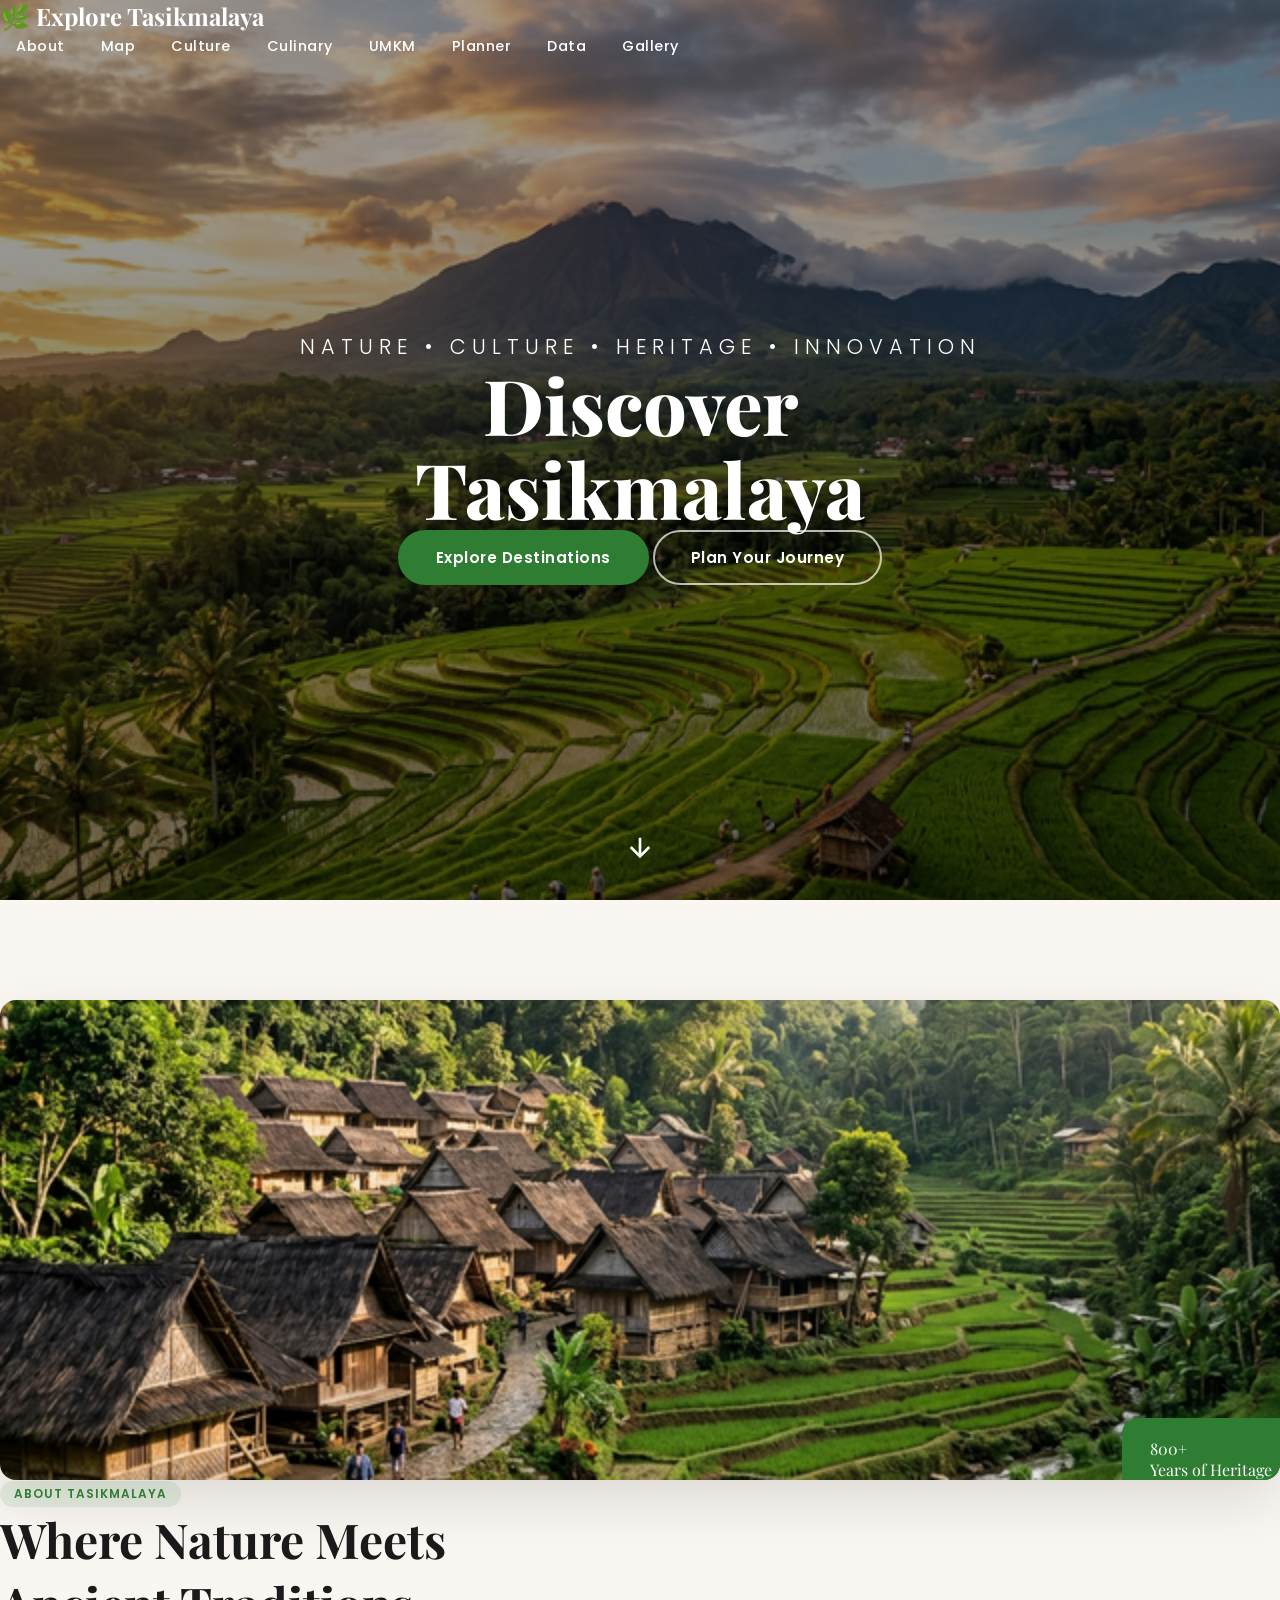
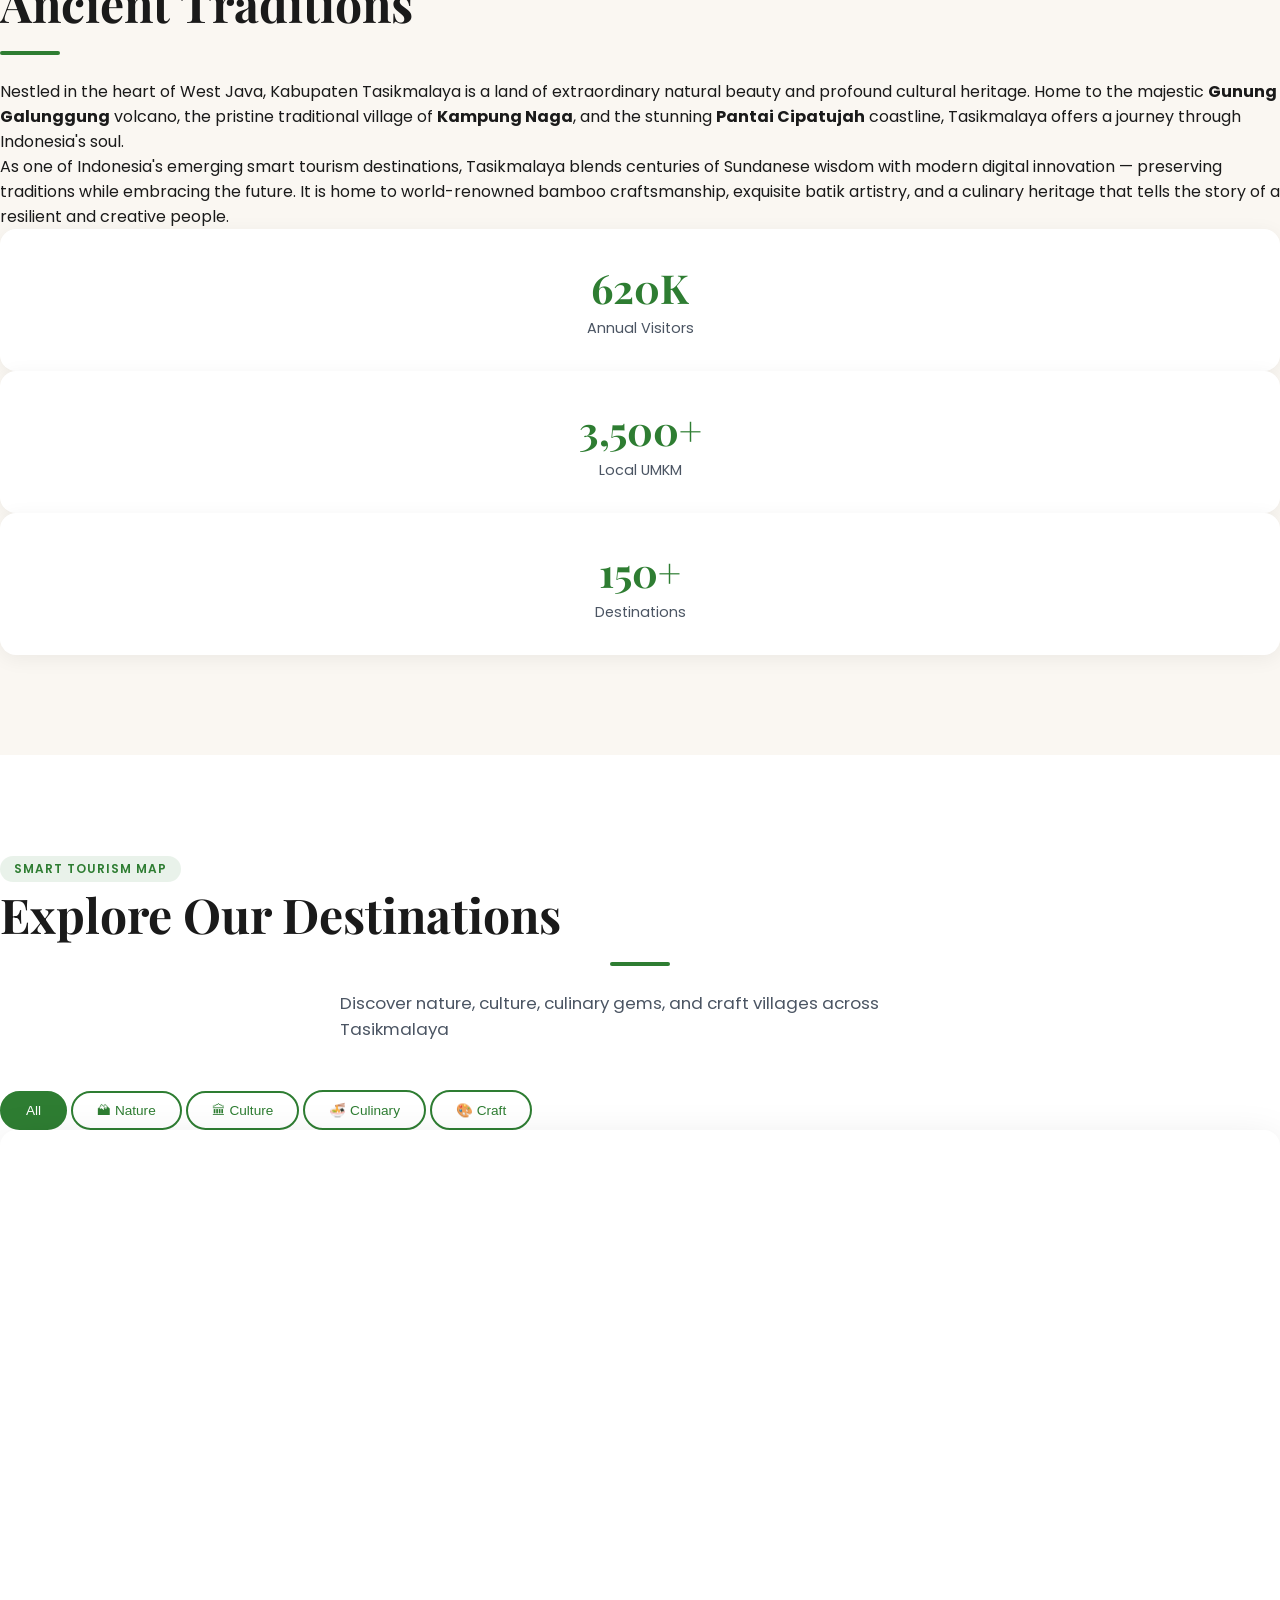
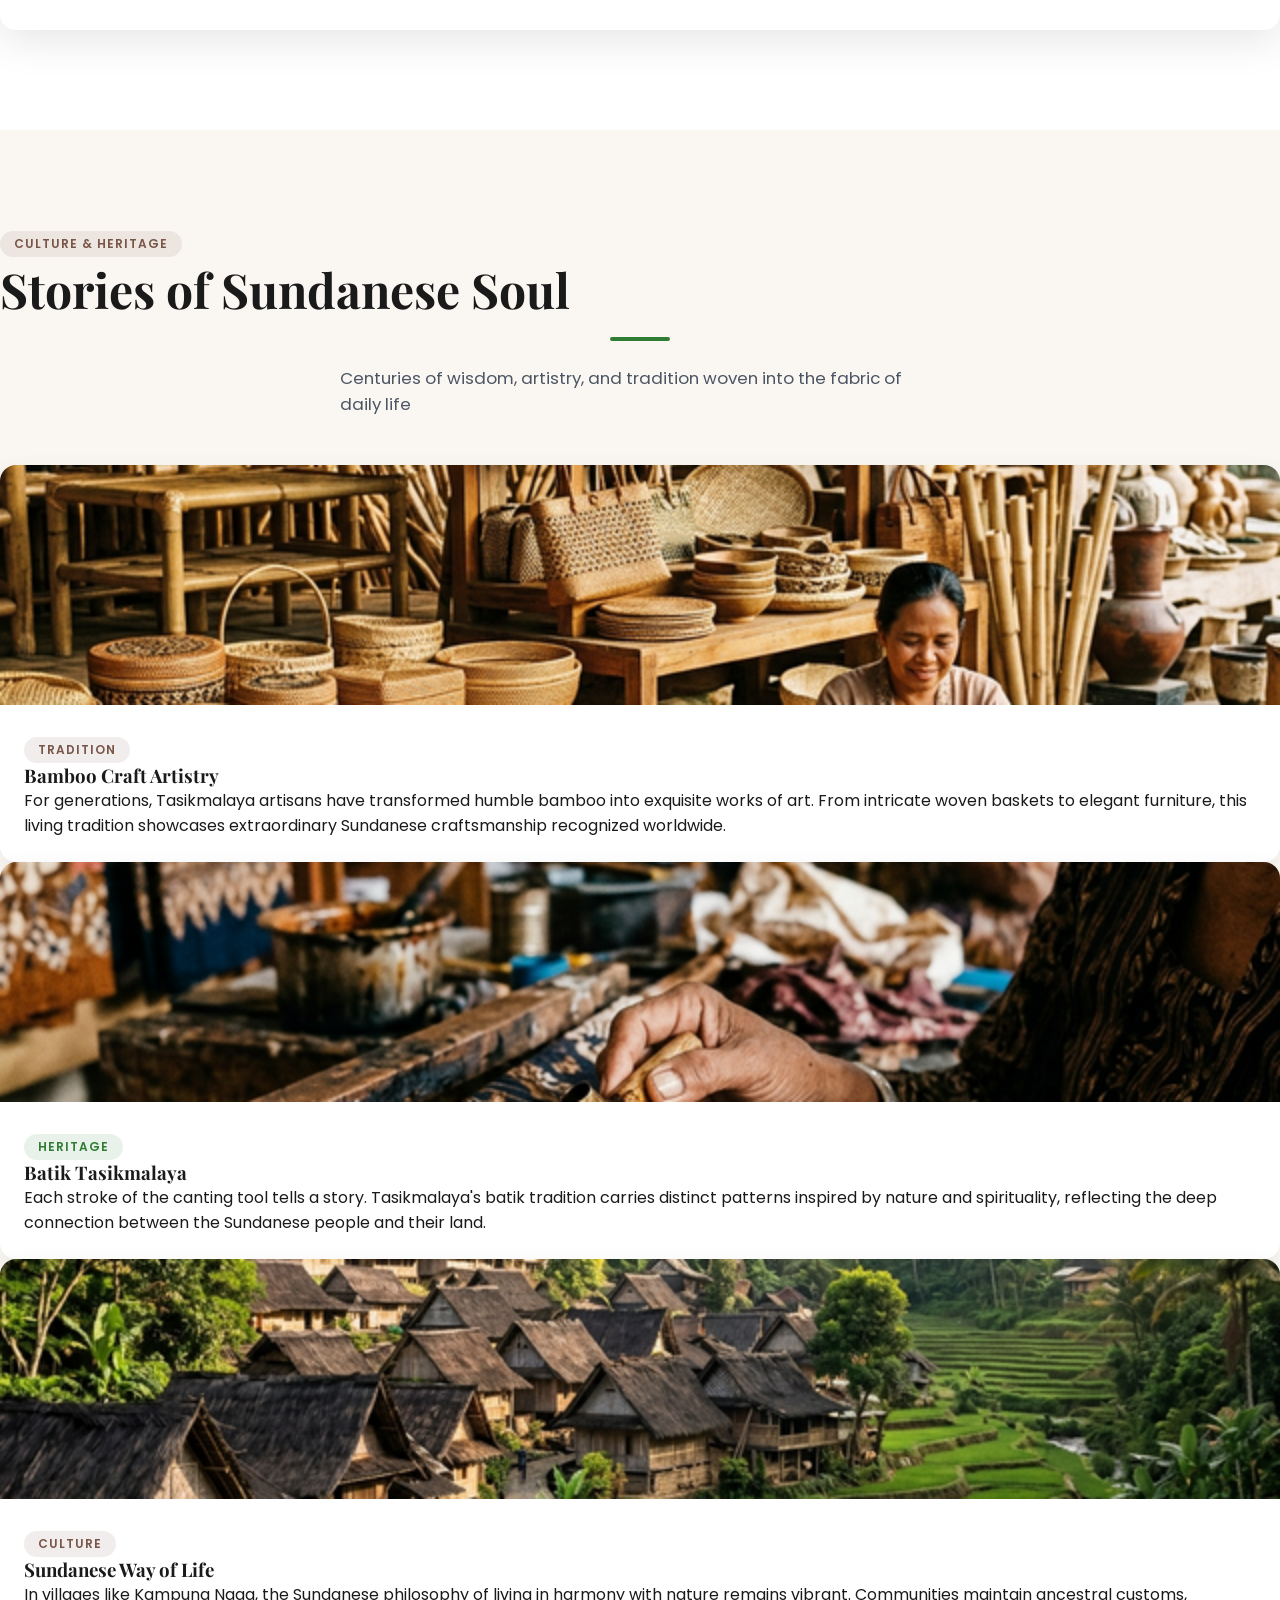
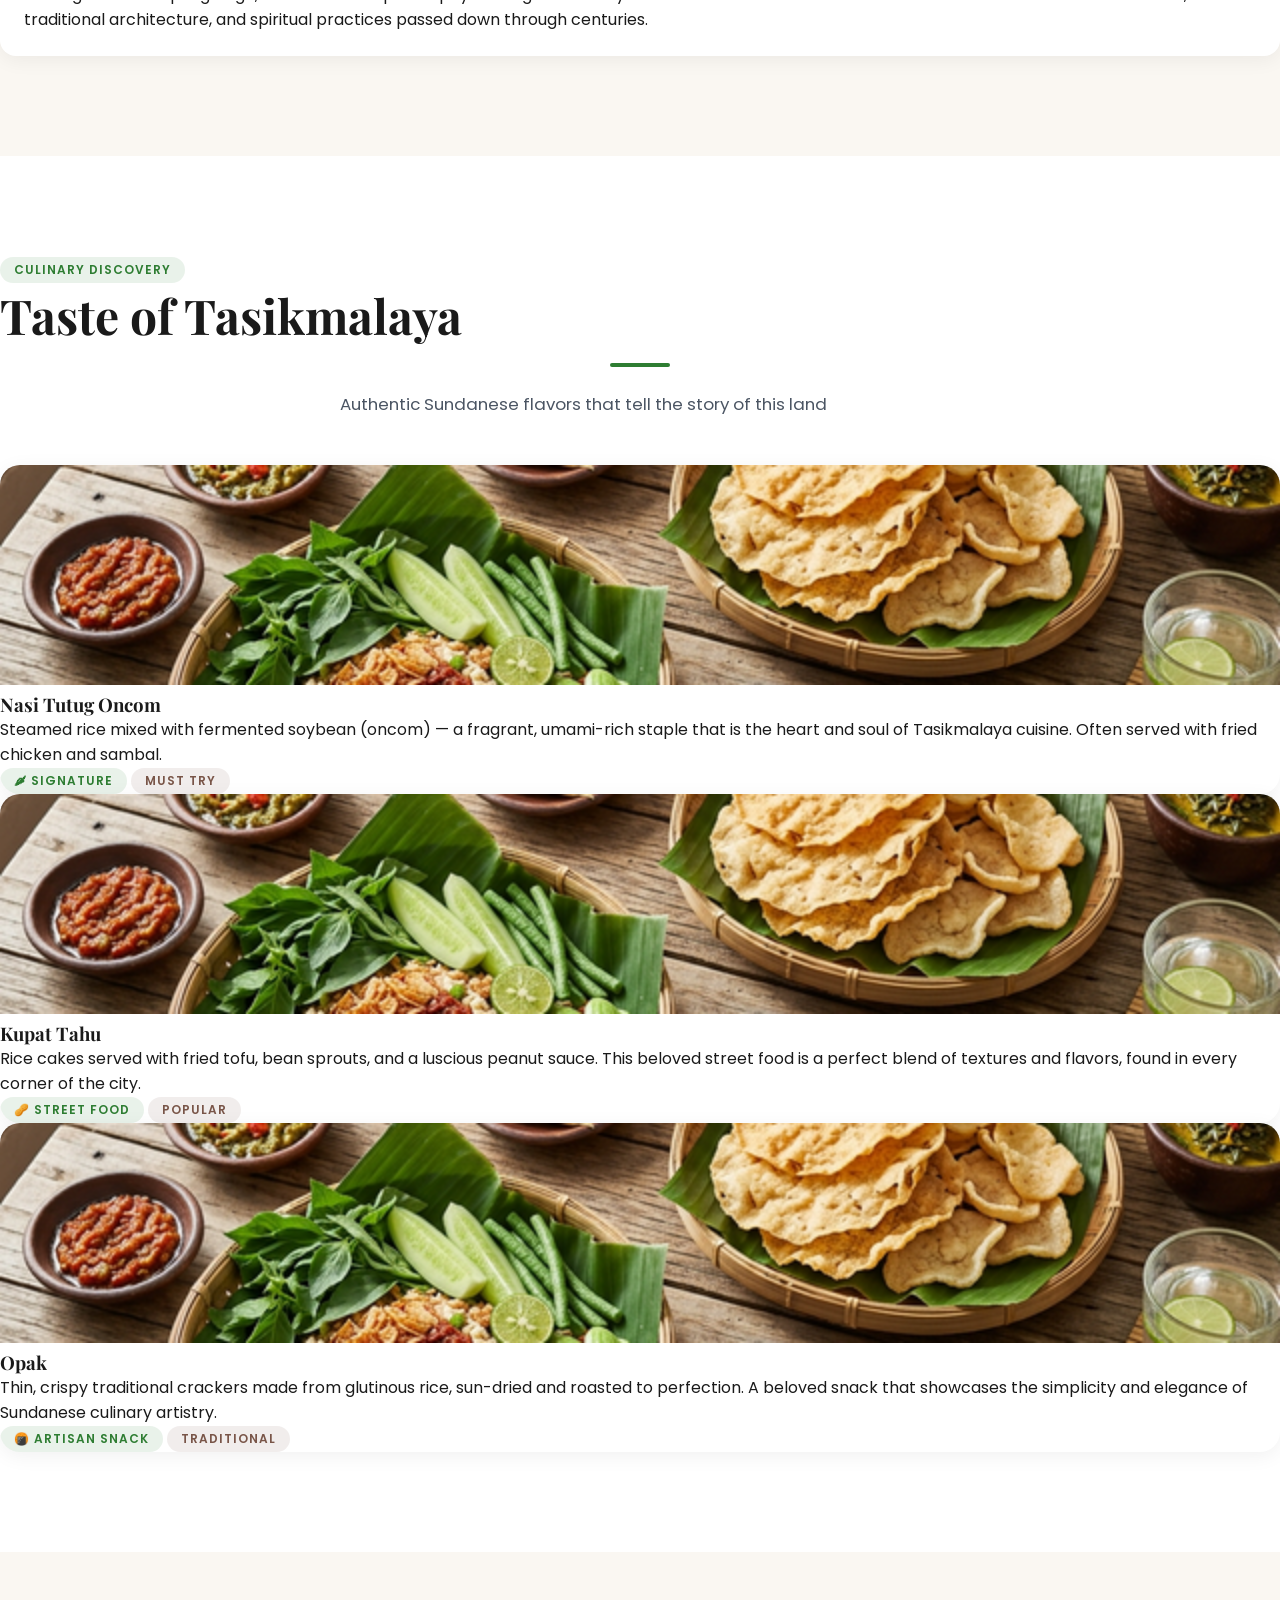
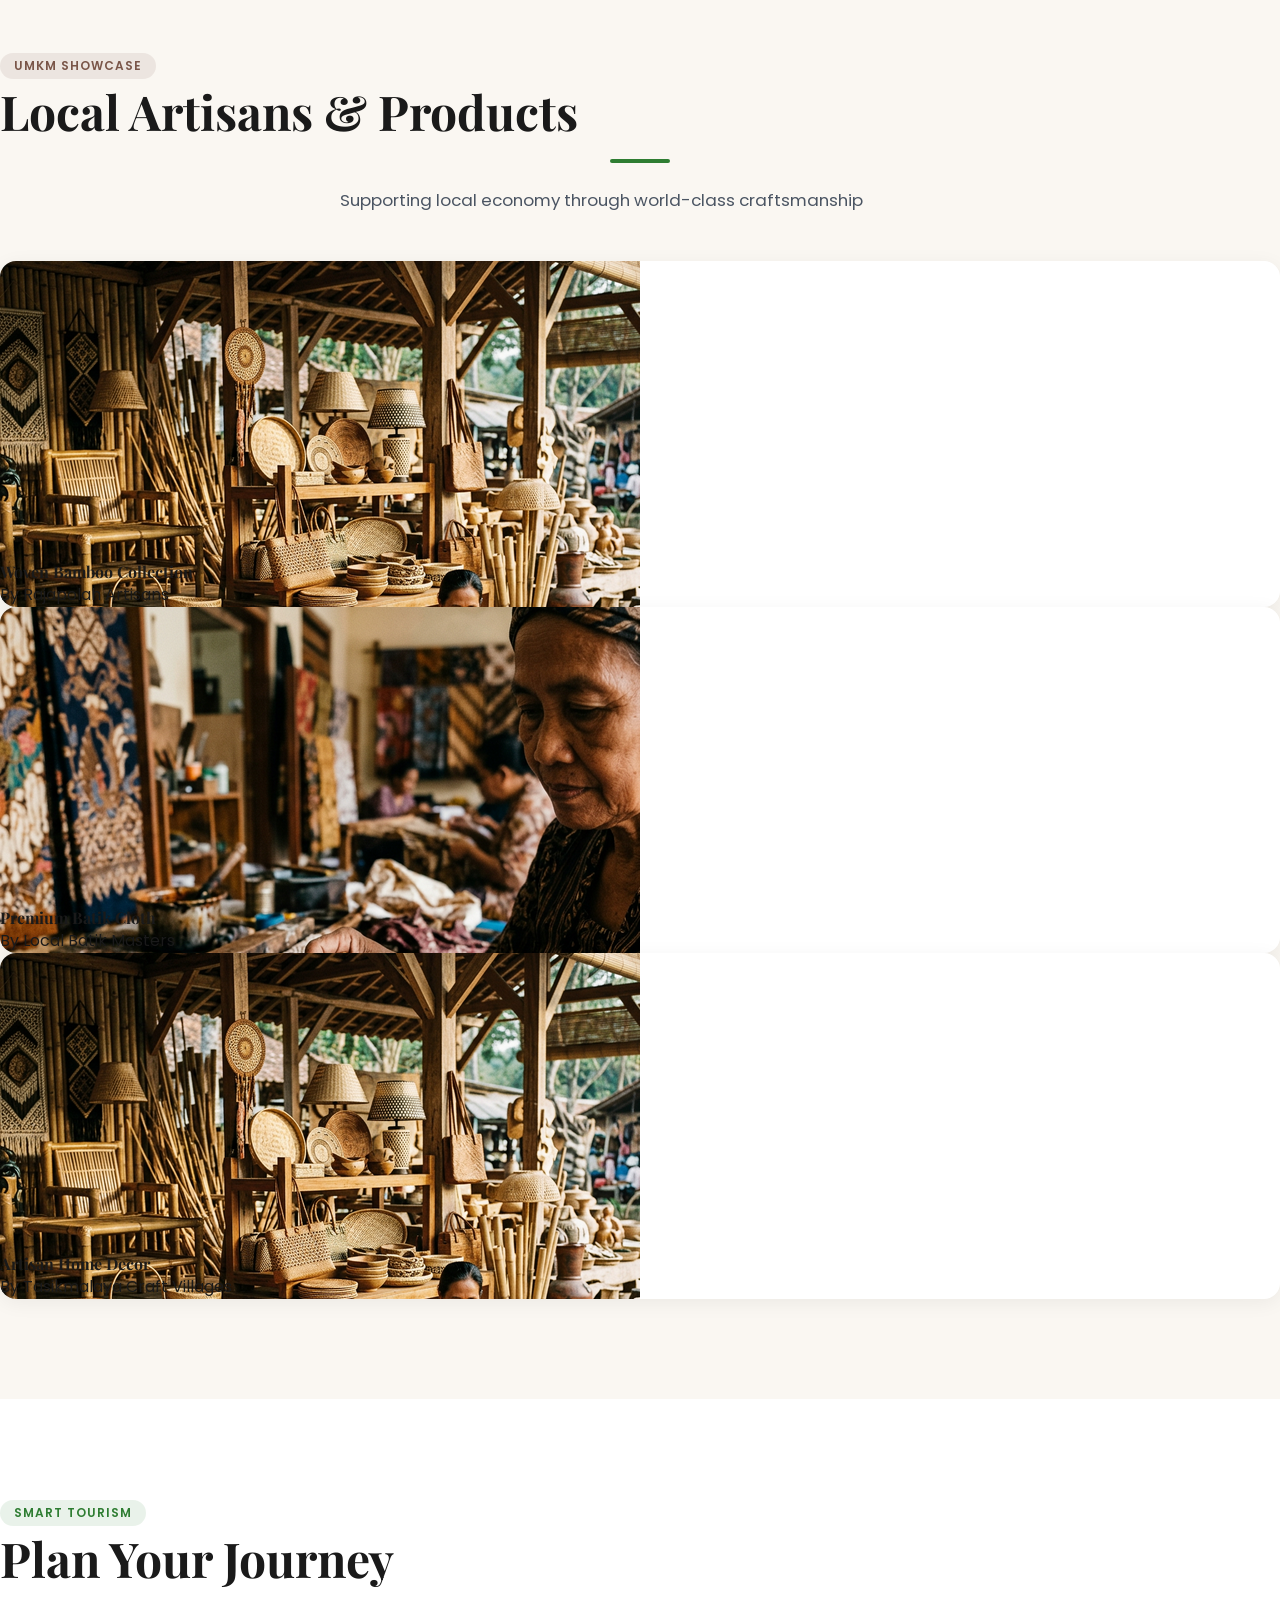
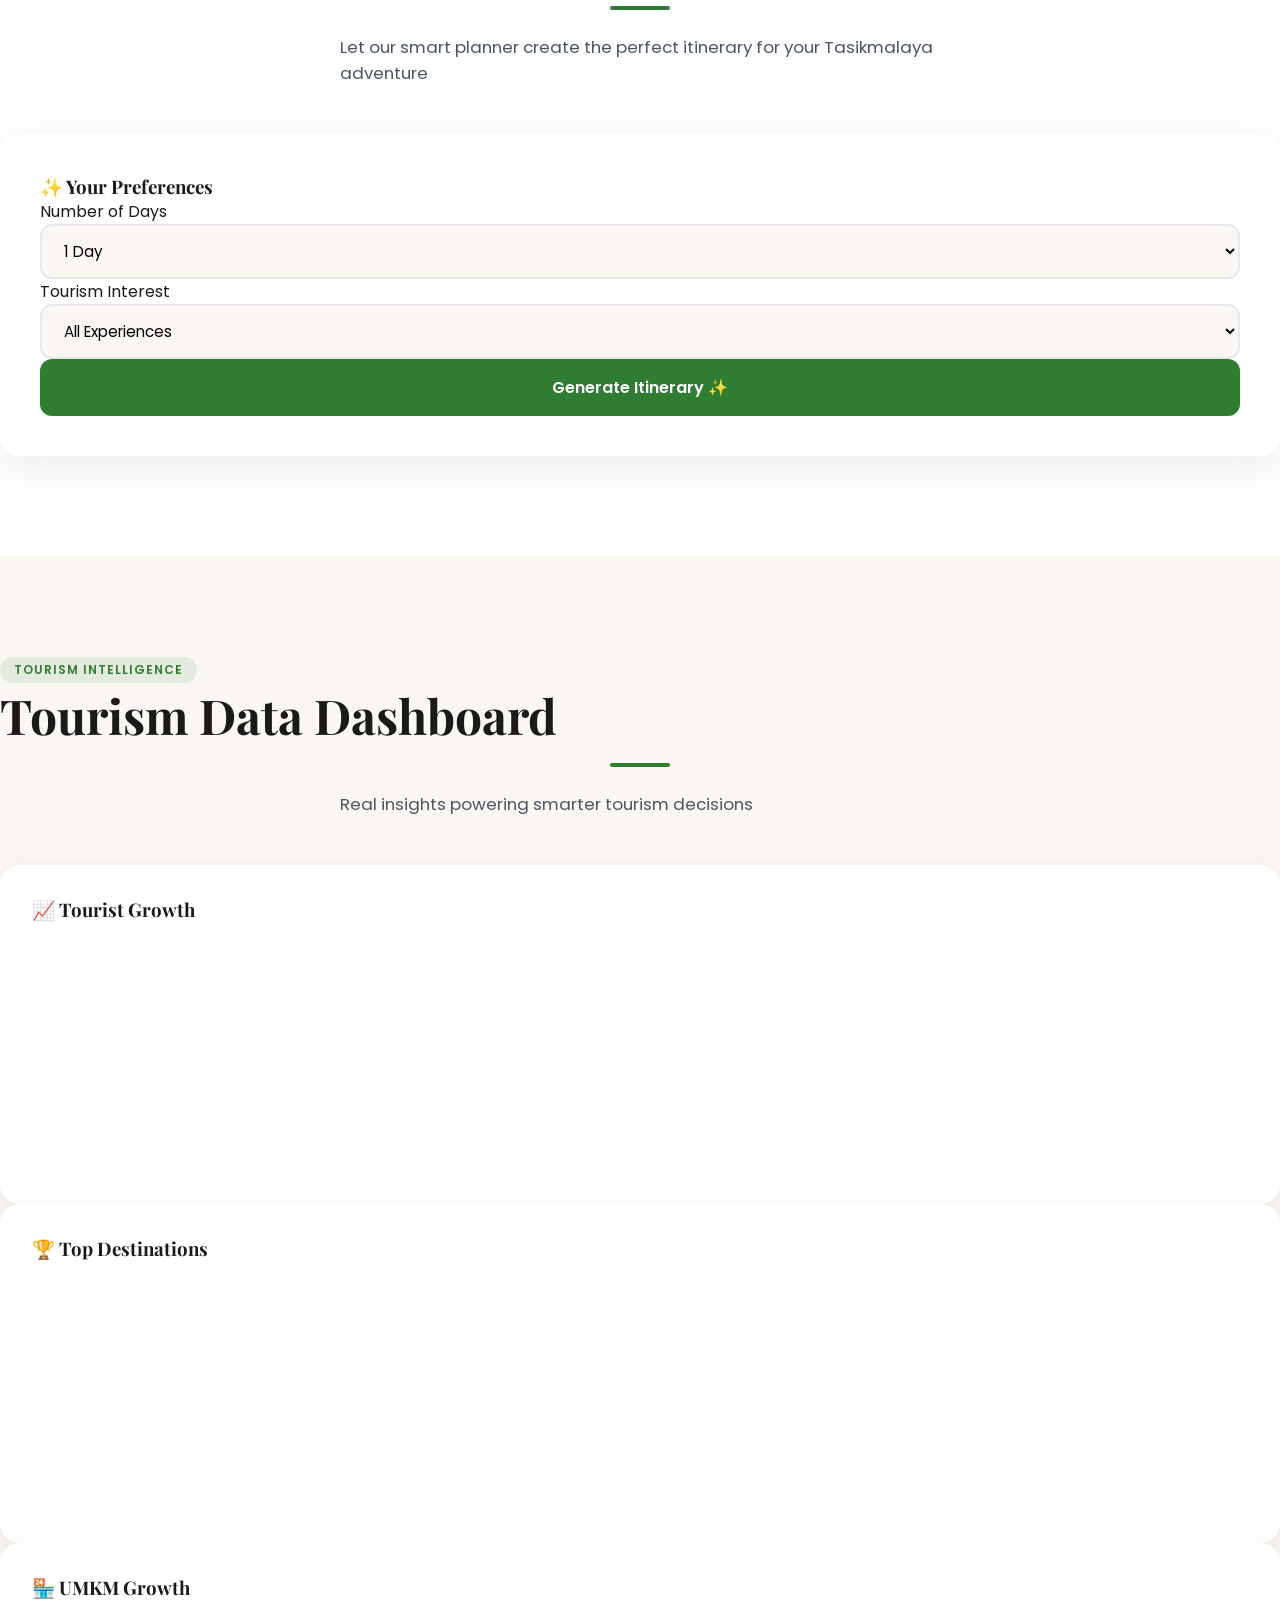
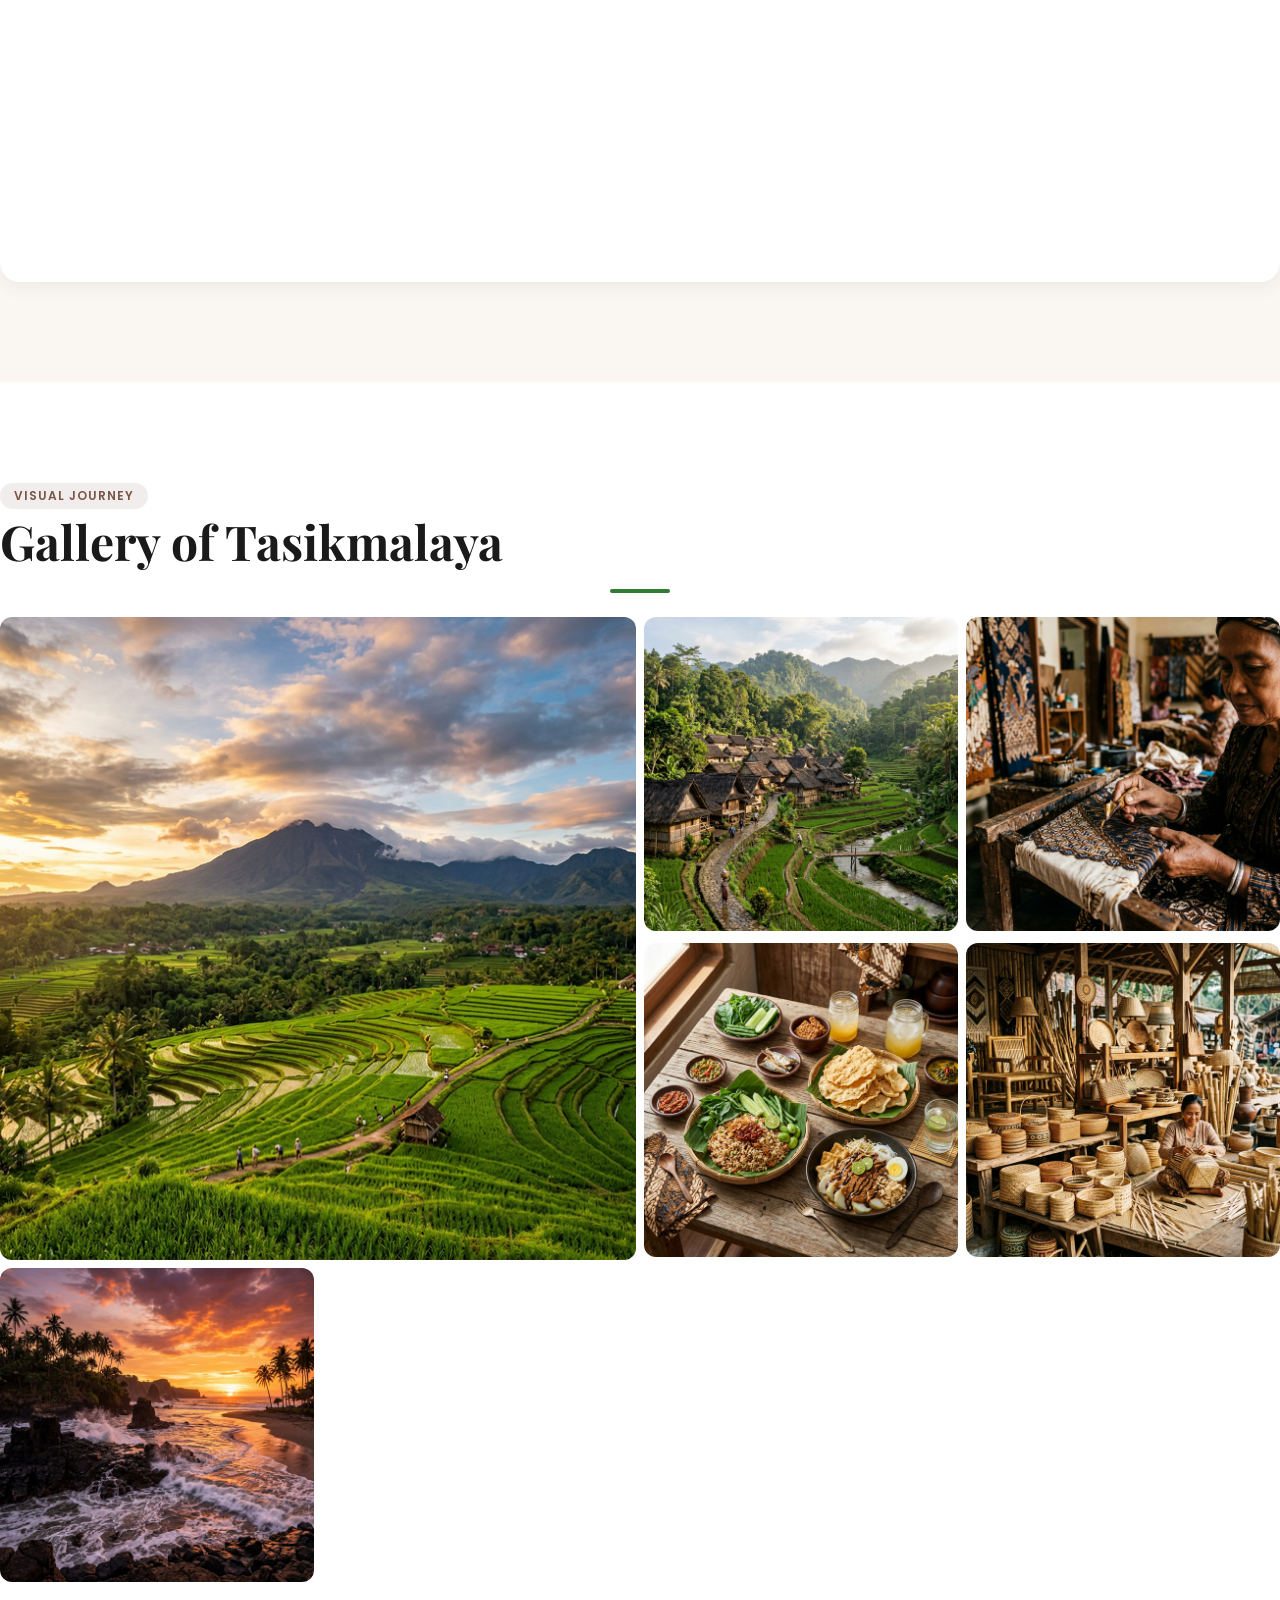
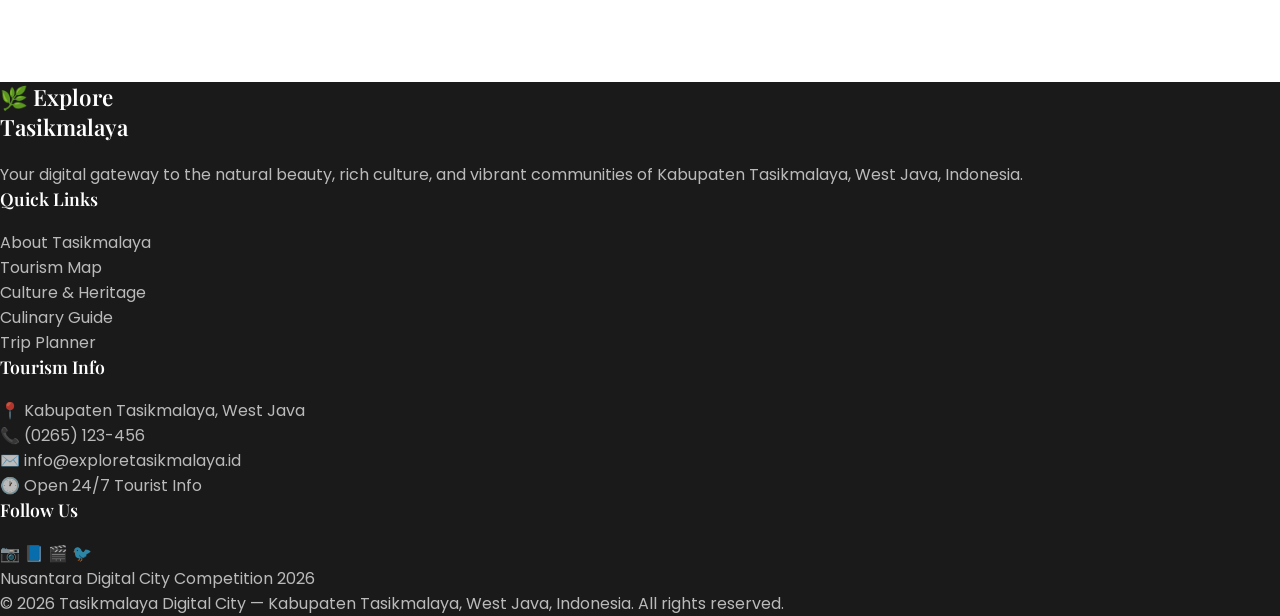
==== index.html @ e699fffc "Initial commit: Explore Tasikmalaya tourism website" ====
<!DOCTYPE html>
<html lang="en">
<head>
  <meta charset="UTF-8">
  <meta name="viewport" content="width=device-width, initial-scale=1.0">
  <title>Explore Tasikmalaya — Discover Nature, Culture, Heritage & Innovation</title>
  <meta name="description" content="Discover the breathtaking beauty of Tasikmalaya, West Java. Explore stunning volcanoes, pristine villages, traditional crafts, and authentic Sundanese culture.">
  <meta name="keywords" content="Tasikmalaya, tourism, West Java, Indonesia, Sundanese culture, Kampung Naga, Galunggung, travel">
  <meta name="author" content="Explore Tasikmalaya">

  <!-- TailwindCSS -->
  <script src="https://cdn.tailwindcss.com"></script>
  <!-- Alpine.js -->
  <script defer src="https://cdn.jsdelivr.net/npm/alpinejs@3.x.x/dist/cdn.min.js"></script>
  <!-- Leaflet -->
  <link rel="stylesheet" href="https://unpkg.com/leaflet@1.9.4/dist/leaflet.css" />
  <script src="https://unpkg.com/leaflet@1.9.4/dist/leaflet.js"></script>
  <!-- Chart.js -->
  <script src="https://cdn.jsdelivr.net/npm/chart.js@4"></script>
  <!-- AOS -->
  <link rel="stylesheet" href="https://unpkg.com/aos@2.3.4/dist/aos.css" />
  <script src="https://unpkg.com/aos@2.3.4/dist/aos.js"></script>
  <!-- Custom -->
  <link rel="stylesheet" href="css/style.css">
</head>
<body>

<!-- ========== NAVBAR ========== -->
<header>
  <nav id="navbar" class="navbar px-6 lg:px-12 py-4 flex items-center justify-between">
    <a href="#hero" class="nav-logo">🌿 Explore Tasikmalaya</a>
    <div class="nav-links hidden md:flex items-center gap-1">
      <a href="#about" class="nav-link">About</a>
      <a href="#map" class="nav-link">Map</a>
      <a href="#culture" class="nav-link">Culture</a>
      <a href="#culinary" class="nav-link">Culinary</a>
      <a href="#umkm" class="nav-link">UMKM</a>
      <a href="#planner" class="nav-link">Planner</a>
      <a href="#dashboard" class="nav-link">Data</a>
      <a href="#gallery" class="nav-link">Gallery</a>
    </div>
    <button id="hamburger" class="hamburger md:hidden" aria-label="Menu">
      <span></span><span></span><span></span>
    </button>
  </nav>
</header>

<!-- Mobile Menu -->
<div id="mobileMenu" class="mobile-menu">
  <div class="flex flex-col gap-2">
    <a href="#about">About</a>
    <a href="#map">Map</a>
    <a href="#culture">Culture</a>
    <a href="#culinary">Culinary</a>
    <a href="#umkm">UMKM</a>
    <a href="#planner">Planner</a>
    <a href="#dashboard">Data</a>
    <a href="#gallery">Gallery</a>
  </div>
</div>

<main>
<!-- ========== 1. HERO ========== -->
<section id="hero" class="hero">
  <div class="hero-bg" style="background-image: url('images/hero.png')"></div>
  <div class="hero-overlay"></div>
  <div class="hero-content px-4">
    <p class="hero-subtitle animate-fadeInUp" style="animation-delay:.2s">Nature • Culture • Heritage • Innovation</p>
    <h1 class="hero-title animate-fadeInUp" style="animation-delay:.5s">Discover<br>Tasikmalaya</h1>
    <div class="flex flex-wrap gap-4 justify-center mt-10 animate-fadeInUp" style="animation-delay:.8s">
      <a href="#map" class="hero-btn hero-btn-primary">Explore Destinations</a>
      <a href="#planner" class="hero-btn hero-btn-outline">Plan Your Journey</a>
    </div>
  </div>
  <div class="scroll-indicator">
    <svg width="32" height="32" viewBox="0 0 24 24" fill="none" stroke="white" stroke-width="2"><path d="M12 5v14M5 12l7 7 7-7"/></svg>
  </div>
</section>

<!-- ========== 2. ABOUT ========== -->
<section id="about" class="section-padding" style="background:var(--soft-cream)">
  <div class="max-w-7xl mx-auto px-6 lg:px-12">
    <div class="grid lg:grid-cols-2 gap-16 items-center">
      <!-- Image side -->
      <div data-aos="fade-right">
        <div class="about-img-wrapper" style="height:480px">
          <img src="images/kampung-naga.png" alt="Kampung Naga traditional village in Tasikmalaya">
          <div class="about-badge">
            <div class="text-3xl font-bold">800+</div>
            <div class="text-sm opacity-90">Years of Heritage</div>
          </div>
        </div>
      </div>
      <!-- Text side -->
      <div data-aos="fade-left">
        <span class="card-tag card-tag-green mb-4 inline-block">About Tasikmalaya</span>
        <h2 class="section-title" style="text-align:left">Where Nature Meets<br>Ancient Traditions</h2>
        <div class="section-divider" style="margin-left:0"></div>
        <p class="text-gray-600 leading-relaxed mb-6">
          Nestled in the heart of West Java, Kabupaten Tasikmalaya is a land of extraordinary natural beauty and profound cultural heritage. Home to the majestic <strong>Gunung Galunggung</strong> volcano, the pristine traditional village of <strong>Kampung Naga</strong>, and the stunning <strong>Pantai Cipatujah</strong> coastline, Tasikmalaya offers a journey through Indonesia's soul.
        </p>
        <p class="text-gray-600 leading-relaxed mb-8">
          As one of Indonesia's emerging smart tourism destinations, Tasikmalaya blends centuries of Sundanese wisdom with modern digital innovation — preserving traditions while embracing the future. It is home to world-renowned bamboo craftsmanship, exquisite batik artistry, and a culinary heritage that tells the story of a resilient and creative people.
        </p>
        <!-- Stats -->
        <div class="grid grid-cols-3 gap-4">
          <div class="stat-card">
            <div class="stat-number counter" data-target="620" data-suffix="K">0</div>
            <div class="stat-label">Annual Visitors</div>
          </div>
          <div class="stat-card">
            <div class="stat-number counter" data-target="3500" data-suffix="+">0</div>
            <div class="stat-label">Local UMKM</div>
          </div>
          <div class="stat-card">
            <div class="stat-number counter" data-target="150" data-suffix="+">0</div>
            <div class="stat-label">Destinations</div>
          </div>
        </div>
      </div>
    </div>
  </div>
</section>

<!-- ========== 3. INTERACTIVE MAP ========== -->
<section id="map" class="section-padding" style="background:var(--white)">
  <div class="max-w-7xl mx-auto px-6 lg:px-12">
    <div class="text-center" data-aos="fade-up">
      <span class="card-tag card-tag-green">Smart Tourism Map</span>
      <h2 class="section-title mt-4">Explore Our Destinations</h2>
      <div class="section-divider"></div>
      <p class="section-subtitle">Discover nature, culture, culinary gems, and craft villages across Tasikmalaya</p>
    </div>
    <!-- Filter buttons -->
    <div class="flex flex-wrap gap-3 justify-center mb-8" data-aos="fade-up" data-aos-delay="100">
      <button class="map-filter-btn active" onclick="filterMap('all')">All</button>
      <button class="map-filter-btn" onclick="filterMap('nature')">🏔 Nature</button>
      <button class="map-filter-btn" onclick="filterMap('culture')">🏛 Culture</button>
      <button class="map-filter-btn" onclick="filterMap('culinary')">🍜 Culinary</button>
      <button class="map-filter-btn" onclick="filterMap('craft')">🎨 Craft</button>
    </div>
    <div id="tourismMap" class="map-container" data-aos="zoom-in" data-aos-delay="200"></div>
  </div>
</section>

<!-- ========== 4. CULTURE & HERITAGE ========== -->
<section id="culture" class="section-padding" style="background:var(--soft-cream)">
  <div class="max-w-7xl mx-auto px-6 lg:px-12">
    <div class="text-center" data-aos="fade-up">
      <span class="card-tag card-tag-brown">Culture & Heritage</span>
      <h2 class="section-title mt-4">Stories of Sundanese Soul</h2>
      <div class="section-divider"></div>
      <p class="section-subtitle">Centuries of wisdom, artistry, and tradition woven into the fabric of daily life</p>
    </div>
    <div class="grid md:grid-cols-3 gap-8 mt-8">
      <!-- Card 1 -->
      <article class="card" data-aos="fade-up" data-aos-delay="100">
        <div class="overflow-hidden"><img src="images/bamboo-craft.png" alt="Traditional bamboo craft from Tasikmalaya" class="card-img"></div>
        <div class="card-body">
          <span class="card-tag card-tag-brown mb-3">Tradition</span>
          <h3 class="text-xl font-bold mt-2 mb-2" style="font-family:'Playfair Display',serif">Bamboo Craft Artistry</h3>
          <p class="text-gray-600 text-sm leading-relaxed">For generations, Tasikmalaya artisans have transformed humble bamboo into exquisite works of art. From intricate woven baskets to elegant furniture, this living tradition showcases extraordinary Sundanese craftsmanship recognized worldwide.</p>
        </div>
      </article>
      <!-- Card 2 -->
      <article class="card" data-aos="fade-up" data-aos-delay="200">
        <div class="overflow-hidden"><img src="images/batik.png" alt="Batik Tasikmalaya artisan at work" class="card-img"></div>
        <div class="card-body">
          <span class="card-tag card-tag-green mb-3">Heritage</span>
          <h3 class="text-xl font-bold mt-2 mb-2" style="font-family:'Playfair Display',serif">Batik Tasikmalaya</h3>
          <p class="text-gray-600 text-sm leading-relaxed">Each stroke of the canting tool tells a story. Tasikmalaya's batik tradition carries distinct patterns inspired by nature and spirituality, reflecting the deep connection between the Sundanese people and their land.</p>
        </div>
      </article>
      <!-- Card 3 -->
      <article class="card" data-aos="fade-up" data-aos-delay="300">
        <div class="overflow-hidden"><img src="images/kampung-naga.png" alt="Traditional Sundanese village life" class="card-img"></div>
        <div class="card-body">
          <span class="card-tag card-tag-brown mb-3">Culture</span>
          <h3 class="text-xl font-bold mt-2 mb-2" style="font-family:'Playfair Display',serif">Sundanese Way of Life</h3>
          <p class="text-gray-600 text-sm leading-relaxed">In villages like Kampung Naga, the Sundanese philosophy of living in harmony with nature remains vibrant. Communities maintain ancestral customs, traditional architecture, and spiritual practices passed down through centuries.</p>
        </div>
      </article>
    </div>
  </div>
</section>

<!-- ========== 5. CULINARY ========== -->
<section id="culinary" class="section-padding" style="background:var(--white)">
  <div class="max-w-7xl mx-auto px-6 lg:px-12">
    <div class="text-center" data-aos="fade-up">
      <span class="card-tag card-tag-green">Culinary Discovery</span>
      <h2 class="section-title mt-4">Taste of Tasikmalaya</h2>
      <div class="section-divider"></div>
      <p class="section-subtitle">Authentic Sundanese flavors that tell the story of this land</p>
    </div>
    <div class="grid md:grid-cols-3 gap-8 mt-8">
      <article class="food-card" data-aos="fade-up" data-aos-delay="100">
        <div class="overflow-hidden"><img src="images/food.png" alt="Nasi Tutug Oncom" class="food-card-img"></div>
        <div class="p-6">
          <h3 class="text-xl font-bold mb-2" style="font-family:'Playfair Display',serif">Nasi Tutug Oncom</h3>
          <p class="text-gray-600 text-sm leading-relaxed">Steamed rice mixed with fermented soybean (oncom) — a fragrant, umami-rich staple that is the heart and soul of Tasikmalaya cuisine. Often served with fried chicken and sambal.</p>
          <div class="flex gap-2 mt-4">
            <span class="card-tag card-tag-green text-xs">🌶 Signature</span>
            <span class="card-tag card-tag-brown text-xs">Must Try</span>
          </div>
        </div>
      </article>
      <article class="food-card" data-aos="fade-up" data-aos-delay="200">
        <div class="overflow-hidden"><img src="images/food.png" alt="Kupat Tahu" class="food-card-img" style="object-position:right center"></div>
        <div class="p-6">
          <h3 class="text-xl font-bold mb-2" style="font-family:'Playfair Display',serif">Kupat Tahu</h3>
          <p class="text-gray-600 text-sm leading-relaxed">Rice cakes served with fried tofu, bean sprouts, and a luscious peanut sauce. This beloved street food is a perfect blend of textures and flavors, found in every corner of the city.</p>
          <div class="flex gap-2 mt-4">
            <span class="card-tag card-tag-green text-xs">🥜 Street Food</span>
            <span class="card-tag card-tag-brown text-xs">Popular</span>
          </div>
        </div>
      </article>
      <article class="food-card" data-aos="fade-up" data-aos-delay="300">
        <div class="overflow-hidden"><img src="images/food.png" alt="Opak traditional crackers" class="food-card-img" style="object-position:left center"></div>
        <div class="p-6">
          <h3 class="text-xl font-bold mb-2" style="font-family:'Playfair Display',serif">Opak</h3>
          <p class="text-gray-600 text-sm leading-relaxed">Thin, crispy traditional crackers made from glutinous rice, sun-dried and roasted to perfection. A beloved snack that showcases the simplicity and elegance of Sundanese culinary artistry.</p>
          <div class="flex gap-2 mt-4">
            <span class="card-tag card-tag-green text-xs">🍘 Artisan Snack</span>
            <span class="card-tag card-tag-brown text-xs">Traditional</span>
          </div>
        </div>
      </article>
    </div>
  </div>
</section>

<!-- ========== 6. UMKM ========== -->
<section id="umkm" class="section-padding" style="background:var(--soft-cream)">
  <div class="max-w-7xl mx-auto px-6 lg:px-12">
    <div class="text-center" data-aos="fade-up">
      <span class="card-tag card-tag-brown">UMKM Showcase</span>
      <h2 class="section-title mt-4">Local Artisans & Products</h2>
      <div class="section-divider"></div>
      <p class="section-subtitle">Supporting local economy through world-class craftsmanship</p>
    </div>
    <div class="grid sm:grid-cols-2 lg:grid-cols-3 gap-8 mt-8">
      <!-- Product 1 -->
      <div class="product-card" data-aos="fade-up" data-aos-delay="100">
        <div class="relative overflow-hidden" style="height:300px">
          <img src="images/bamboo-craft.png" alt="Bamboo woven crafts" class="w-full h-full object-cover transition-transform duration-500 hover:scale-110">
          <div class="product-card-overlay">
            <div class="text-white">
              <h4 class="text-lg font-bold" style="font-family:'Playfair Display',serif">Woven Bamboo Baskets</h4>
              <p class="text-sm opacity-90 mt-1">Handcrafted by master weavers of Rajapolah with patterns passed down for generations.</p>
            </div>
          </div>
        </div>
        <div class="p-5">
          <h4 class="font-bold text-lg" style="font-family:'Playfair Display',serif">Woven Bamboo Collection</h4>
          <p class="text-gray-500 text-sm mt-1">By Rajapolah Artisans</p>
        </div>
      </div>
      <!-- Product 2 -->
      <div class="product-card" data-aos="fade-up" data-aos-delay="200">
        <div class="relative overflow-hidden" style="height:300px">
          <img src="images/batik.png" alt="Batik Tasikmalaya products" class="w-full h-full object-cover transition-transform duration-500 hover:scale-110">
          <div class="product-card-overlay">
            <div class="text-white">
              <h4 class="text-lg font-bold" style="font-family:'Playfair Display',serif">Batik Tasikmalaya</h4>
              <p class="text-sm opacity-90 mt-1">Hand-drawn batik with motifs inspired by the natural landscape of Tasikmalaya.</p>
            </div>
          </div>
        </div>
        <div class="p-5">
          <h4 class="font-bold text-lg" style="font-family:'Playfair Display',serif">Premium Batik Cloth</h4>
          <p class="text-gray-500 text-sm mt-1">By Local Batik Masters</p>
        </div>
      </div>
      <!-- Product 3 -->
      <div class="product-card" data-aos="fade-up" data-aos-delay="300">
        <div class="relative overflow-hidden" style="height:300px">
          <img src="images/bamboo-craft.png" alt="Handicraft products" class="w-full h-full object-cover transition-transform duration-500 hover:scale-110" style="object-position:bottom">
          <div class="product-card-overlay">
            <div class="text-white">
              <h4 class="text-lg font-bold" style="font-family:'Playfair Display',serif">Decorative Handicrafts</h4>
              <p class="text-sm opacity-90 mt-1">Unique handmade pieces combining traditional techniques with modern design sensibility.</p>
            </div>
          </div>
        </div>
        <div class="p-5">
          <h4 class="font-bold text-lg" style="font-family:'Playfair Display',serif">Artisan Home Decor</h4>
          <p class="text-gray-500 text-sm mt-1">By Tasikmalaya Craft Villages</p>
        </div>
      </div>
    </div>
  </div>
</section>

<!-- ========== 7. SMART PLANNER ========== -->
<section id="planner" class="section-padding" style="background:var(--white)">
  <div class="max-w-7xl mx-auto px-6 lg:px-12">
    <div class="text-center" data-aos="fade-up">
      <span class="card-tag card-tag-green">Smart Tourism</span>
      <h2 class="section-title mt-4">Plan Your Journey</h2>
      <div class="section-divider"></div>
      <p class="section-subtitle">Let our smart planner create the perfect itinerary for your Tasikmalaya adventure</p>
    </div>
    <div class="max-w-4xl mx-auto" x-data="travelPlanner">
      <div class="grid md:grid-cols-2 gap-8">
        <!-- Form -->
        <div class="planner-form" data-aos="fade-right">
          <h3 class="text-xl font-bold mb-6" style="font-family:'Playfair Display',serif">✨ Your Preferences</h3>
          <div class="mb-5">
            <label class="block text-sm font-medium text-gray-700 mb-2">Number of Days</label>
            <select x-model="days" class="form-select">
              <option value="1">1 Day</option>
              <option value="2">2 Days</option>
              <option value="3">3 Days</option>
              <option value="4">4 Days</option>
              <option value="5">5 Days</option>
            </select>
          </div>
          <div class="mb-6">
            <label class="block text-sm font-medium text-gray-700 mb-2">Tourism Interest</label>
            <select x-model="interest" class="form-select">
              <option value="all">All Experiences</option>
              <option value="nature">🏔 Nature & Adventure</option>
              <option value="culture">🏛 Culture & Heritage</option>
              <option value="food">🍜 Culinary Journey</option>
              <option value="craft">🎨 Craft & Artisan</option>
            </select>
          </div>
          <button @click="generate()" class="planner-btn animate-pulse-glow">Generate Itinerary ✨</button>
        </div>
        <!-- Itinerary Result -->
        <div data-aos="fade-left">
          <template x-if="!generated">
            <div class="flex items-center justify-center h-full">
              <div class="text-center text-gray-400">
                <div class="text-5xl mb-4">🗺️</div>
                <p class="text-lg font-medium">Your itinerary will appear here</p>
                <p class="text-sm mt-2">Select your preferences and generate!</p>
              </div>
            </div>
          </template>
          <template x-if="generated">
            <div class="space-y-4">
              <template x-for="day in itinerary" :key="day.day">
                <div class="itinerary-card">
                  <h4 class="font-bold text-lg mb-3" style="font-family:'Playfair Display',serif">
                    <span class="text-green-700">Day</span> <span x-text="day.day"></span>
                  </h4>
                  <div class="space-y-3">
                    <template x-for="act in day.activities" :key="act.name">
                      <div class="flex items-center gap-3 bg-white rounded-xl p-3">
                        <span class="text-2xl" x-text="act.icon"></span>
                        <div>
                          <div class="font-medium text-sm" x-text="act.name"></div>
                          <div class="text-xs text-gray-400" x-text="act.time"></div>
                        </div>
                      </div>
                    </template>
                  </div>
                </div>
              </template>
            </div>
          </template>
        </div>
      </div>
    </div>
  </div>
</section>

<!-- ========== 8. DASHBOARD ========== -->
<section id="dashboard" class="section-padding" style="background:var(--soft-cream)">
  <div class="max-w-7xl mx-auto px-6 lg:px-12">
    <div class="text-center" data-aos="fade-up">
      <span class="card-tag card-tag-green">Tourism Intelligence</span>
      <h2 class="section-title mt-4">Tourism Data Dashboard</h2>
      <div class="section-divider"></div>
      <p class="section-subtitle">Real insights powering smarter tourism decisions</p>
    </div>
    <div class="grid md:grid-cols-3 gap-8 mt-8">
      <div class="chart-card" data-aos="fade-up" data-aos-delay="100">
        <h3 class="text-lg font-bold mb-4" style="font-family:'Playfair Display',serif">📈 Tourist Growth</h3>
        <div style="height:250px"><canvas id="growthChart"></canvas></div>
      </div>
      <div class="chart-card" data-aos="fade-up" data-aos-delay="200">
        <h3 class="text-lg font-bold mb-4" style="font-family:'Playfair Display',serif">🏆 Top Destinations</h3>
        <div style="height:250px"><canvas id="destChart"></canvas></div>
      </div>
      <div class="chart-card" data-aos="fade-up" data-aos-delay="300">
        <h3 class="text-lg font-bold mb-4" style="font-family:'Playfair Display',serif">🏪 UMKM Growth</h3>
        <div style="height:250px"><canvas id="umkmChart"></canvas></div>
      </div>
    </div>
  </div>
</section>

<!-- ========== 9. GALLERY ========== -->
<section id="gallery" class="section-padding" style="background:var(--white)">
  <div class="max-w-7xl mx-auto px-6 lg:px-12">
    <div class="text-center" data-aos="fade-up">
      <span class="card-tag card-tag-brown">Visual Journey</span>
      <h2 class="section-title mt-4">Gallery of Tasikmalaya</h2>
      <div class="section-divider"></div>
    </div>
    <div class="gallery-grid mt-8" data-aos="fade-up" data-aos-delay="100">
      <div class="gallery-item">
        <img src="images/hero.png" alt="Tasikmalaya landscape">
        <div class="gallery-overlay"><svg width="40" height="40" fill="none" stroke="white" stroke-width="2" viewBox="0 0 24 24"><circle cx="11" cy="11" r="8"/><path d="M21 21l-4.35-4.35"/><path d="M11 8v6M8 11h6"/></svg></div>
      </div>
      <div class="gallery-item">
        <img src="images/kampung-naga.png" alt="Kampung Naga village">
        <div class="gallery-overlay"><svg width="40" height="40" fill="none" stroke="white" stroke-width="2" viewBox="0 0 24 24"><circle cx="11" cy="11" r="8"/><path d="M21 21l-4.35-4.35"/><path d="M11 8v6M8 11h6"/></svg></div>
      </div>
      <div class="gallery-item">
        <img src="images/batik.png" alt="Batik artisan">
        <div class="gallery-overlay"><svg width="40" height="40" fill="none" stroke="white" stroke-width="2" viewBox="0 0 24 24"><circle cx="11" cy="11" r="8"/><path d="M21 21l-4.35-4.35"/><path d="M11 8v6M8 11h6"/></svg></div>
      </div>
      <div class="gallery-item">
        <img src="images/food.png" alt="Traditional Sundanese cuisine">
        <div class="gallery-overlay"><svg width="40" height="40" fill="none" stroke="white" stroke-width="2" viewBox="0 0 24 24"><circle cx="11" cy="11" r="8"/><path d="M21 21l-4.35-4.35"/><path d="M11 8v6M8 11h6"/></svg></div>
      </div>
      <div class="gallery-item">
        <img src="images/bamboo-craft.png" alt="Bamboo handicrafts">
        <div class="gallery-overlay"><svg width="40" height="40" fill="none" stroke="white" stroke-width="2" viewBox="0 0 24 24"><circle cx="11" cy="11" r="8"/><path d="M21 21l-4.35-4.35"/><path d="M11 8v6M8 11h6"/></svg></div>
      </div>
      <div class="gallery-item">
        <img src="images/beach.png" alt="Cipatujah beach sunset">
        <div class="gallery-overlay"><svg width="40" height="40" fill="none" stroke="white" stroke-width="2" viewBox="0 0 24 24"><circle cx="11" cy="11" r="8"/><path d="M21 21l-4.35-4.35"/><path d="M11 8v6M8 11h6"/></svg></div>
      </div>
    </div>
  </div>
</section>

<!-- Lightbox -->
<div id="lightbox" class="lightbox">
  <button class="lightbox-close" aria-label="Close">&times;</button>
  <img id="lightboxImg" src="" alt="Fullscreen preview">
</div>

<!-- ========== 10. FOOTER ========== -->
<footer class="footer pt-16 pb-8">
  <div class="max-w-7xl mx-auto px-6 lg:px-12">
    <div class="grid md:grid-cols-4 gap-10 mb-12">
      <div>
        <h3 class="footer-heading" style="font-family:'Playfair Display',serif;font-size:1.4rem">🌿 Explore<br>Tasikmalaya</h3>
        <p class="text-sm leading-relaxed mt-3 opacity-70">Your digital gateway to the natural beauty, rich culture, and vibrant communities of Kabupaten Tasikmalaya, West Java, Indonesia.</p>
      </div>
      <div>
        <h4 class="footer-heading">Quick Links</h4>
        <ul class="space-y-2 text-sm">
          <li><a href="#about">About Tasikmalaya</a></li>
          <li><a href="#map">Tourism Map</a></li>
          <li><a href="#culture">Culture & Heritage</a></li>
          <li><a href="#culinary">Culinary Guide</a></li>
          <li><a href="#planner">Trip Planner</a></li>
        </ul>
      </div>
      <div>
        <h4 class="footer-heading">Tourism Info</h4>
        <ul class="space-y-2 text-sm">
          <li>📍 Kabupaten Tasikmalaya, West Java</li>
          <li>📞 (0265) 123-456</li>
          <li>✉️ info@exploretasikmalaya.id</li>
          <li>🕐 Open 24/7 Tourist Info</li>
        </ul>
      </div>
      <div>
        <h4 class="footer-heading">Follow Us</h4>
        <div class="flex gap-3 mt-2">
          <a href="#" class="w-10 h-10 rounded-full bg-white/10 flex items-center justify-center hover:bg-green-700 transition-colors" aria-label="Instagram">📷</a>
          <a href="#" class="w-10 h-10 rounded-full bg-white/10 flex items-center justify-center hover:bg-green-700 transition-colors" aria-label="Facebook">📘</a>
          <a href="#" class="w-10 h-10 rounded-full bg-white/10 flex items-center justify-center hover:bg-green-700 transition-colors" aria-label="YouTube">🎬</a>
          <a href="#" class="w-10 h-10 rounded-full bg-white/10 flex items-center justify-center hover:bg-green-700 transition-colors" aria-label="Twitter">🐦</a>
        </div>
        <p class="text-xs mt-6 opacity-50">Nusantara Digital City Competition 2026</p>
      </div>
    </div>
    <div class="border-t border-white/10 pt-6 text-center text-sm opacity-50">
      <p>&copy; 2026 Tasikmalaya Digital City — Kabupaten Tasikmalaya, West Java, Indonesia. All rights reserved.</p>
    </div>
  </div>
</footer>

</main>

<script src="js/app.js"></script>
</body>
</html>
---- css/style.css ----
/* ============================================
   EXPLORE TASIKMALAYA — Custom Styles
   ============================================ */

@import url('https://fonts.googleapis.com/css2?family=Playfair+Display:ital,wght@0,400;0,500;0,600;0,700;0,800;1,400;1,700&family=Poppins:wght@300;400;500;600;700&display=swap');

:root {
  --primary-green: #2E7D32;
  --primary-green-dark: #1B5E20;
  --primary-green-light: #4CAF50;
  --earth-brown: #795548;
  --earth-brown-light: #A1887F;
  --soft-cream: #FAF7F2;
  --white: #FFFFFF;
  --dark: #1a1a1a;
  --gray-600: #4B5563;
  --gray-400: #9CA3AF;
}

* { margin: 0; padding: 0; box-sizing: border-box; }

html {
  scroll-behavior: smooth;
  scroll-padding-top: 80px;
}

body {
  font-family: 'Poppins', sans-serif;
  color: var(--dark);
  background: var(--soft-cream);
  overflow-x: hidden;
}

h1, h2, h3, h4, h5, h6 {
  font-family: 'Playfair Display', serif;
}

/* --- NAVBAR --- */
.navbar {
  position: fixed; top: 0; left: 0; width: 100%; z-index: 1000;
  transition: all 0.4s ease;
  backdrop-filter: blur(0px);
}
.navbar.scrolled {
  background: rgba(255,255,255,0.95);
  backdrop-filter: blur(12px);
  box-shadow: 0 2px 20px rgba(0,0,0,0.08);
}
.navbar.scrolled .nav-link { color: var(--dark) !important; }
.navbar.scrolled .nav-link:hover { color: var(--primary-green) !important; }
.navbar.scrolled .nav-logo { color: var(--primary-green) !important; }
.nav-link {
  color: #fff; font-size: 0.9rem; font-weight: 500; letter-spacing: 0.5px;
  transition: color 0.3s; text-decoration: none; padding: 0.5rem 1rem;
}
.nav-link:hover { color: var(--primary-green-light) !important; }
.nav-logo {
  font-family: 'Playfair Display', serif; font-size: 1.5rem; font-weight: 700;
  color: #fff; text-decoration: none; transition: color 0.3s;
}

/* --- HERO --- */
.hero {
  position: relative; height: 100vh; min-height: 600px;
  display: flex; align-items: center; justify-content: center;
  overflow: hidden;
}
.hero-bg {
  position: absolute; inset: 0; z-index: 0;
  background-size: cover; background-position: center; background-attachment: fixed;
  transform: scale(1.05);
  transition: transform 0.3s ease-out;
}
.hero-overlay {
  position: absolute; inset: 0; z-index: 1;
  background: linear-gradient(180deg, rgba(0,0,0,0.35) 0%, rgba(0,0,0,0.55) 100%);
}
.hero-content { position: relative; z-index: 2; text-align: center; color: #fff; }
.hero-title {
  font-size: clamp(2.5rem, 6vw, 5rem); font-weight: 800; line-height: 1.1;
  text-shadow: 0 4px 30px rgba(0,0,0,0.3);
}
.hero-subtitle {
  font-size: clamp(1rem, 2vw, 1.3rem); font-weight: 300; letter-spacing: 6px;
  margin-top: 1rem; text-transform: uppercase; opacity: 0.9;
}
.hero-btn {
  display: inline-block; padding: 14px 36px; border-radius: 50px; font-weight: 600;
  font-size: 0.95rem; text-decoration: none; transition: all 0.3s; cursor: pointer;
  letter-spacing: 0.5px;
}
.hero-btn-primary {
  background: var(--primary-green); color: #fff; border: 2px solid var(--primary-green);
}
.hero-btn-primary:hover { background: var(--primary-green-dark); transform: translateY(-2px); box-shadow: 0 8px 25px rgba(46,125,50,0.4); }
.hero-btn-outline {
  background: transparent; color: #fff; border: 2px solid rgba(255,255,255,0.7);
}
.hero-btn-outline:hover { background: rgba(255,255,255,0.15); border-color: #fff; transform: translateY(-2px); }

.scroll-indicator {
  position: absolute; bottom: 30px; left: 50%; transform: translateX(-50%); z-index: 2;
  animation: bounceDown 2s infinite;
}
@keyframes bounceDown { 0%,100% { transform: translateX(-50%) translateY(0); } 50% { transform: translateX(-50%) translateY(12px); } }

/* --- SECTION --- */
.section-padding { padding: 100px 0; }
.section-title {
  font-size: clamp(2rem, 4vw, 3rem); font-weight: 700; margin-bottom: 0.5rem;
}
.section-subtitle {
  font-size: 1.05rem; color: var(--gray-600); max-width: 600px; margin: 0 auto 3rem;
}
.section-divider {
  width: 60px; height: 4px; background: var(--primary-green); border-radius: 2px;
  margin: 1rem auto 1.5rem;
}

/* --- ABOUT --- */
.about-img-wrapper {
  position: relative; border-radius: 16px; overflow: hidden; box-shadow: 0 20px 60px rgba(0,0,0,0.12);
}
.about-img-wrapper img { width: 100%; height: 100%; object-fit: cover; transition: transform 0.6s; }
.about-img-wrapper:hover img { transform: scale(1.05); }
.about-badge {
  position: absolute; bottom: -20px; right: -20px; background: var(--primary-green); color: #fff;
  padding: 20px 28px; border-radius: 16px; box-shadow: 0 10px 30px rgba(46,125,50,0.3);
  font-family: 'Playfair Display', serif;
}

/* --- STAT COUNTER --- */
.stat-card {
  text-align: center; padding: 2rem;
  background: var(--white); border-radius: 16px; box-shadow: 0 4px 20px rgba(0,0,0,0.06);
  transition: transform 0.3s, box-shadow 0.3s;
}
.stat-card:hover { transform: translateY(-6px); box-shadow: 0 12px 35px rgba(0,0,0,0.1); }
.stat-number { font-family: 'Playfair Display', serif; font-size: 2.5rem; font-weight: 700; color: var(--primary-green); }
.stat-label { font-size: 0.9rem; color: var(--gray-600); margin-top: 0.25rem; }

/* --- MAP --- */
.map-container { height: 500px; border-radius: 16px; overflow: hidden; box-shadow: 0 10px 40px rgba(0,0,0,0.1); }
.map-filter-btn {
  padding: 10px 24px; border-radius: 50px; border: 2px solid var(--primary-green);
  background: transparent; color: var(--primary-green); font-weight: 500; cursor: pointer;
  transition: all 0.3s; font-size: 0.85rem;
}
.map-filter-btn.active, .map-filter-btn:hover {
  background: var(--primary-green); color: #fff;
}

/* --- CARDS --- */
.card {
  background: var(--white); border-radius: 16px; overflow: hidden;
  box-shadow: 0 4px 20px rgba(0,0,0,0.06); transition: all 0.4s;
}
.card:hover { transform: translateY(-8px); box-shadow: 0 20px 50px rgba(0,0,0,0.12); }
.card-img {
  width: 100%; height: 240px; object-fit: cover; transition: transform 0.6s;
}
.card:hover .card-img { transform: scale(1.08); }
.card-body { padding: 1.5rem; }
.card-tag {
  display: inline-block; padding: 4px 14px; border-radius: 50px; font-size: 0.75rem;
  font-weight: 600; text-transform: uppercase; letter-spacing: 1px;
}
.card-tag-green { background: rgba(46,125,50,0.1); color: var(--primary-green); }
.card-tag-brown { background: rgba(121,85,72,0.1); color: var(--earth-brown); }

/* --- FOOD CARDS --- */
.food-card {
  background: var(--white); border-radius: 20px; overflow: hidden;
  box-shadow: 0 4px 20px rgba(0,0,0,0.06); transition: all 0.4s;
}
.food-card:hover { transform: translateY(-8px) rotate(-1deg); box-shadow: 0 20px 50px rgba(0,0,0,0.12); }
.food-card-img { width: 100%; height: 220px; object-fit: cover; }

/* --- PRODUCT GRID --- */
.product-card {
  background: var(--white); border-radius: 16px; overflow: hidden;
  box-shadow: 0 4px 20px rgba(0,0,0,0.06); transition: all 0.4s; position: relative;
}
.product-card:hover { transform: translateY(-8px); box-shadow: 0 20px 50px rgba(0,0,0,0.12); }
.product-card-overlay {
  position: absolute; inset: 0; background: linear-gradient(0deg, rgba(0,0,0,0.7) 0%, transparent 60%);
  opacity: 0; transition: opacity 0.4s; display: flex; align-items: flex-end; padding: 1.5rem;
}
.product-card:hover .product-card-overlay { opacity: 1; }

/* --- PLANNER --- */
.planner-form {
  background: var(--white); border-radius: 20px; padding: 2.5rem;
  box-shadow: 0 10px 40px rgba(0,0,0,0.08);
}
.form-select, .form-input {
  width: 100%; padding: 14px 18px; border: 2px solid #e5e7eb; border-radius: 12px;
  font-family: 'Poppins', sans-serif; font-size: 0.95rem; transition: border-color 0.3s;
  background: var(--soft-cream);
}
.form-select:focus, .form-input:focus { border-color: var(--primary-green); outline: none; }
.planner-btn {
  width: 100%; padding: 16px; background: var(--primary-green); color: #fff; border: none;
  border-radius: 12px; font-weight: 600; font-size: 1rem; cursor: pointer;
  transition: all 0.3s; font-family: 'Poppins', sans-serif;
}
.planner-btn:hover { background: var(--primary-green-dark); transform: translateY(-2px); box-shadow: 0 8px 25px rgba(46,125,50,0.3); }

.itinerary-card {
  background: var(--soft-cream); border-radius: 16px; padding: 1.5rem;
  border-left: 4px solid var(--primary-green);
}

/* --- CHART --- */
.chart-card {
  background: var(--white); border-radius: 20px; padding: 2rem;
  box-shadow: 0 4px 20px rgba(0,0,0,0.06);
}

/* --- GALLERY --- */
.gallery-grid {
  display: grid; grid-template-columns: repeat(4, 1fr); gap: 8px;
}
.gallery-item {
  position: relative; overflow: hidden; border-radius: 12px; cursor: pointer;
  aspect-ratio: 1; transition: transform 0.3s;
}
.gallery-item:nth-child(1) { grid-column: span 2; grid-row: span 2; aspect-ratio: auto; }
.gallery-item img { width: 100%; height: 100%; object-fit: cover; transition: transform 0.6s; }
.gallery-item:hover img { transform: scale(1.1); }
.gallery-item:hover { transform: scale(1.02); z-index: 2; }
.gallery-overlay {
  position: absolute; inset: 0; background: rgba(46,125,50,0.4); opacity: 0;
  transition: opacity 0.3s; display: flex; align-items: center; justify-content: center;
}
.gallery-item:hover .gallery-overlay { opacity: 1; }

/* --- LIGHTBOX --- */
.lightbox {
  position: fixed; inset: 0; z-index: 9999; background: rgba(0,0,0,0.92);
  display: none; align-items: center; justify-content: center;
  opacity: 0; transition: opacity 0.3s;
}
.lightbox.active { display: flex; opacity: 1; }
.lightbox img { max-width: 90%; max-height: 85vh; border-radius: 8px; box-shadow: 0 20px 60px rgba(0,0,0,0.5); }
.lightbox-close {
  position: absolute; top: 20px; right: 30px; color: #fff; font-size: 2.5rem;
  cursor: pointer; transition: transform 0.3s; background: none; border: none;
  font-family: sans-serif; line-height: 1;
}
.lightbox-close:hover { transform: rotate(90deg); }

/* --- FOOTER --- */
.footer {
  background: var(--dark); color: rgba(255,255,255,0.7);
}
.footer a { color: rgba(255,255,255,0.7); text-decoration: none; transition: color 0.3s; }
.footer a:hover { color: var(--primary-green-light); }
.footer-heading { color: #fff; font-size: 1.1rem; font-weight: 600; margin-bottom: 1.25rem; }

/* --- MOBILE NAV --- */
.mobile-menu {
  position: fixed; inset: 0; z-index: 999; background: rgba(0,0,0,0.95);
  display: flex; align-items: center; justify-content: center;
  opacity: 0; visibility: hidden; transition: all 0.4s;
}
.mobile-menu.active { opacity: 1; visibility: visible; }
.mobile-menu a {
  color: #fff; font-size: 1.5rem; text-decoration: none; display: block;
  padding: 0.75rem; text-align: center; transition: color 0.3s;
}
.mobile-menu a:hover { color: var(--primary-green-light); }

.hamburger { display: none; background: none; border: none; cursor: pointer; padding: 8px; }
.hamburger span {
  display: block; width: 28px; height: 2px; background: #fff; margin: 6px 0;
  transition: all 0.3s;
}
.navbar.scrolled .hamburger span { background: var(--dark); }

/* --- RESPONSIVE --- */
@media (max-width: 1024px) {
  .gallery-grid { grid-template-columns: repeat(3, 1fr); }
  .gallery-item:nth-child(1) { grid-column: span 2; }
}
@media (max-width: 768px) {
  .hamburger { display: block; }
  .nav-links { display: none !important; }
  .section-padding { padding: 60px 0; }
  .gallery-grid { grid-template-columns: repeat(2, 1fr); }
  .gallery-item:nth-child(1) { grid-column: span 2; grid-row: span 1; }
  .hero-title { font-size: 2.5rem; }
  .map-container { height: 350px; }
  .stat-number { font-size: 2rem; }
}
@media (max-width: 480px) {
  .gallery-grid { grid-template-columns: 1fr 1fr; gap: 4px; }
  .hero-btn { padding: 12px 24px; font-size: 0.85rem; }
}

/* --- ANIMATIONS --- */
@keyframes fadeInUp { from { opacity: 0; transform: translateY(30px); } to { opacity: 1; transform: translateY(0); } }
@keyframes pulseGlow { 0%,100% { box-shadow: 0 0 0 0 rgba(46,125,50,0.4); } 50% { box-shadow: 0 0 0 15px rgba(46,125,50,0); } }
.animate-fadeInUp { animation: fadeInUp 0.8s ease forwards; }
.animate-pulse-glow { animation: pulseGlow 2s infinite; }

/* Leaflet popup overrides */
.leaflet-popup-content-wrapper { border-radius: 12px !important; box-shadow: 0 10px 30px rgba(0,0,0,0.15) !important; }
.leaflet-popup-content { font-family: 'Poppins', sans-serif !important; margin: 12px 16px !important; }
.leaflet-popup-content h3 { font-family: 'Playfair Display', serif !important; color: var(--primary-green); margin-bottom: 4px; }
.leaflet-popup-content p { font-size: 0.85rem; color: var(--gray-600); margin: 4px 0; }
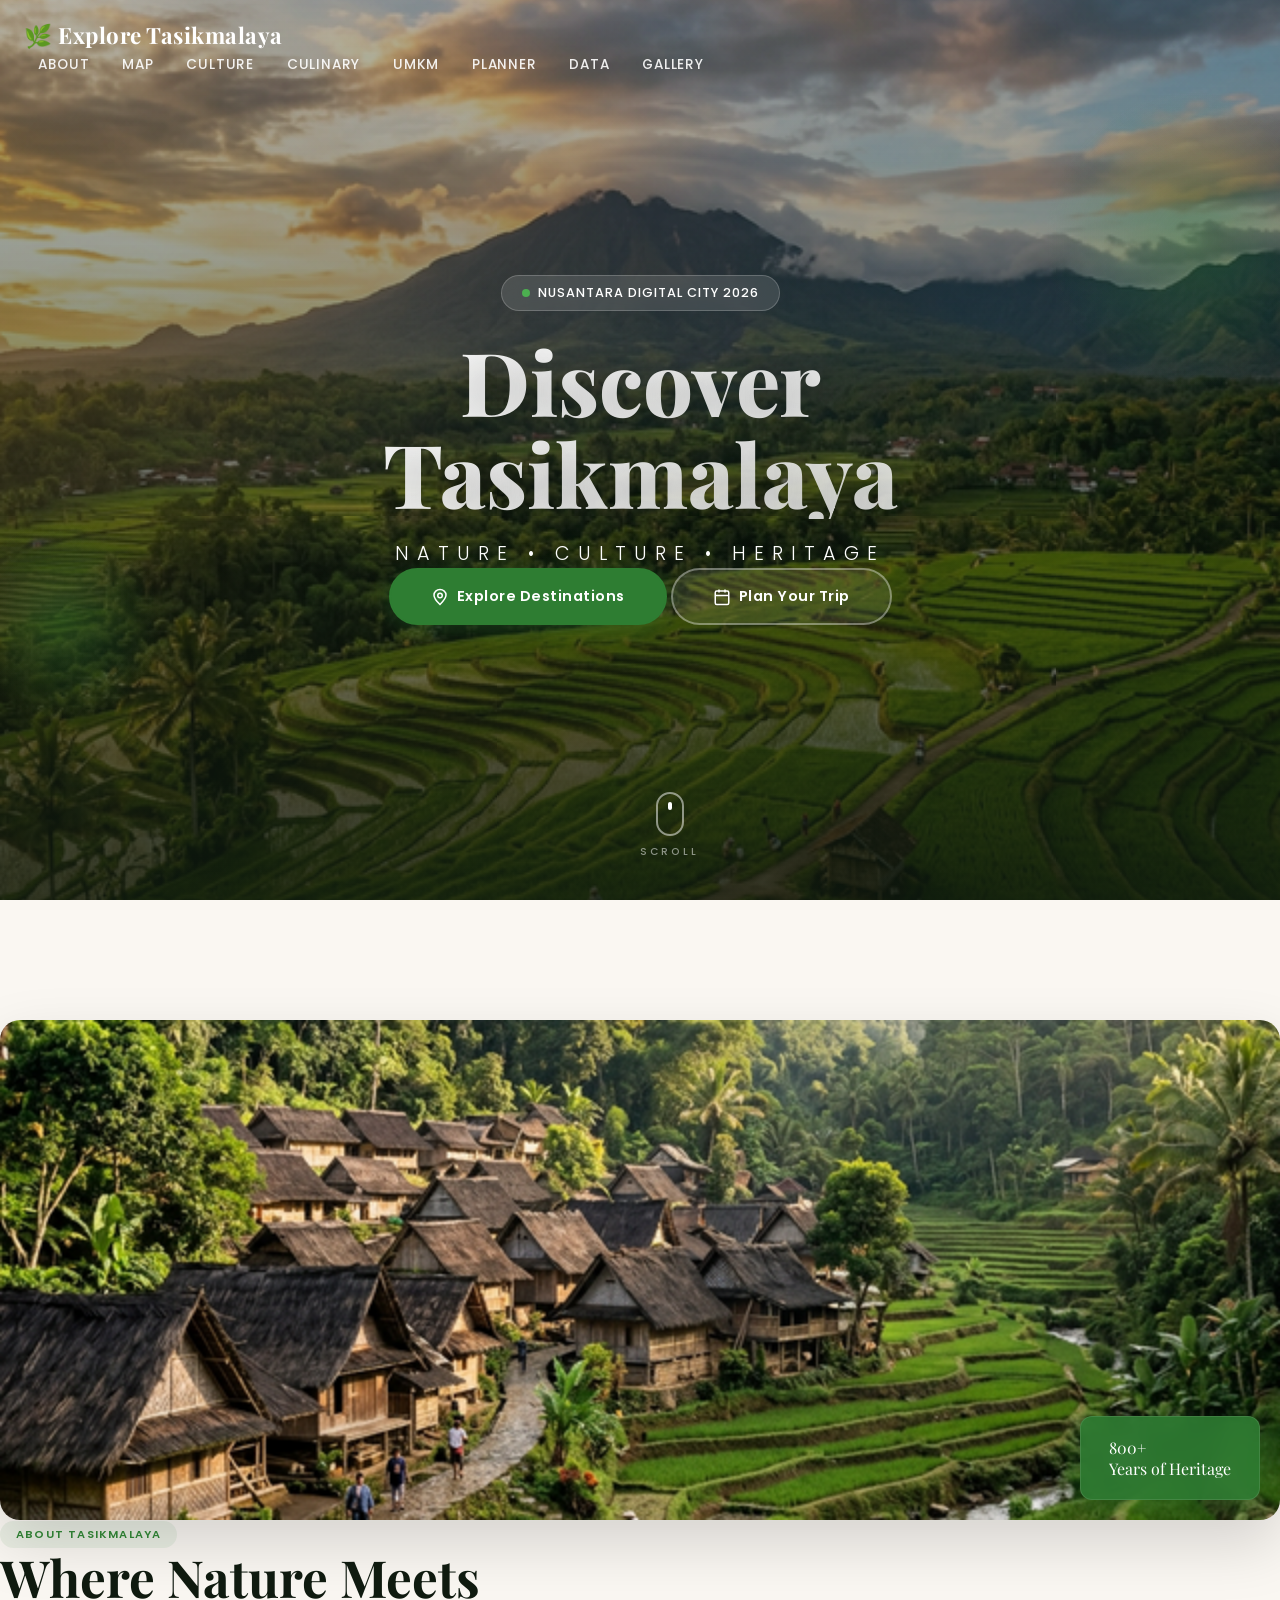
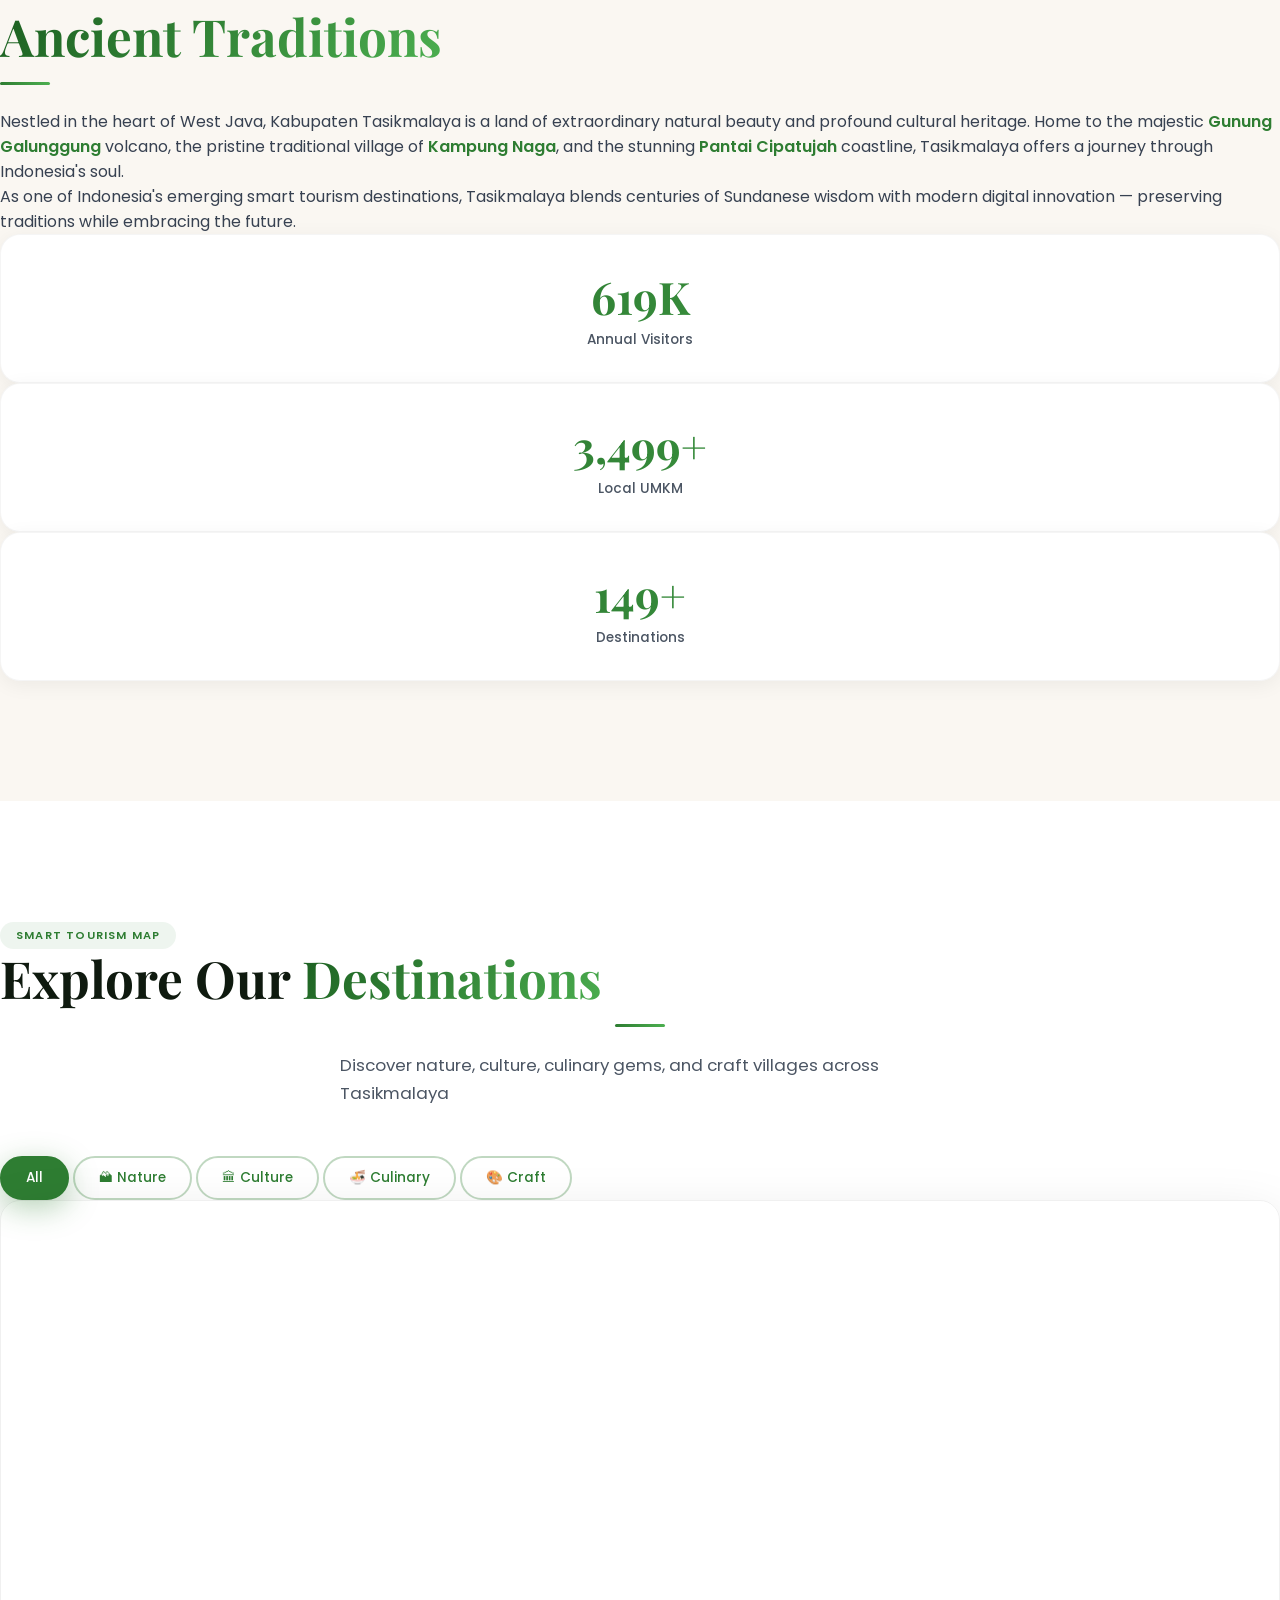
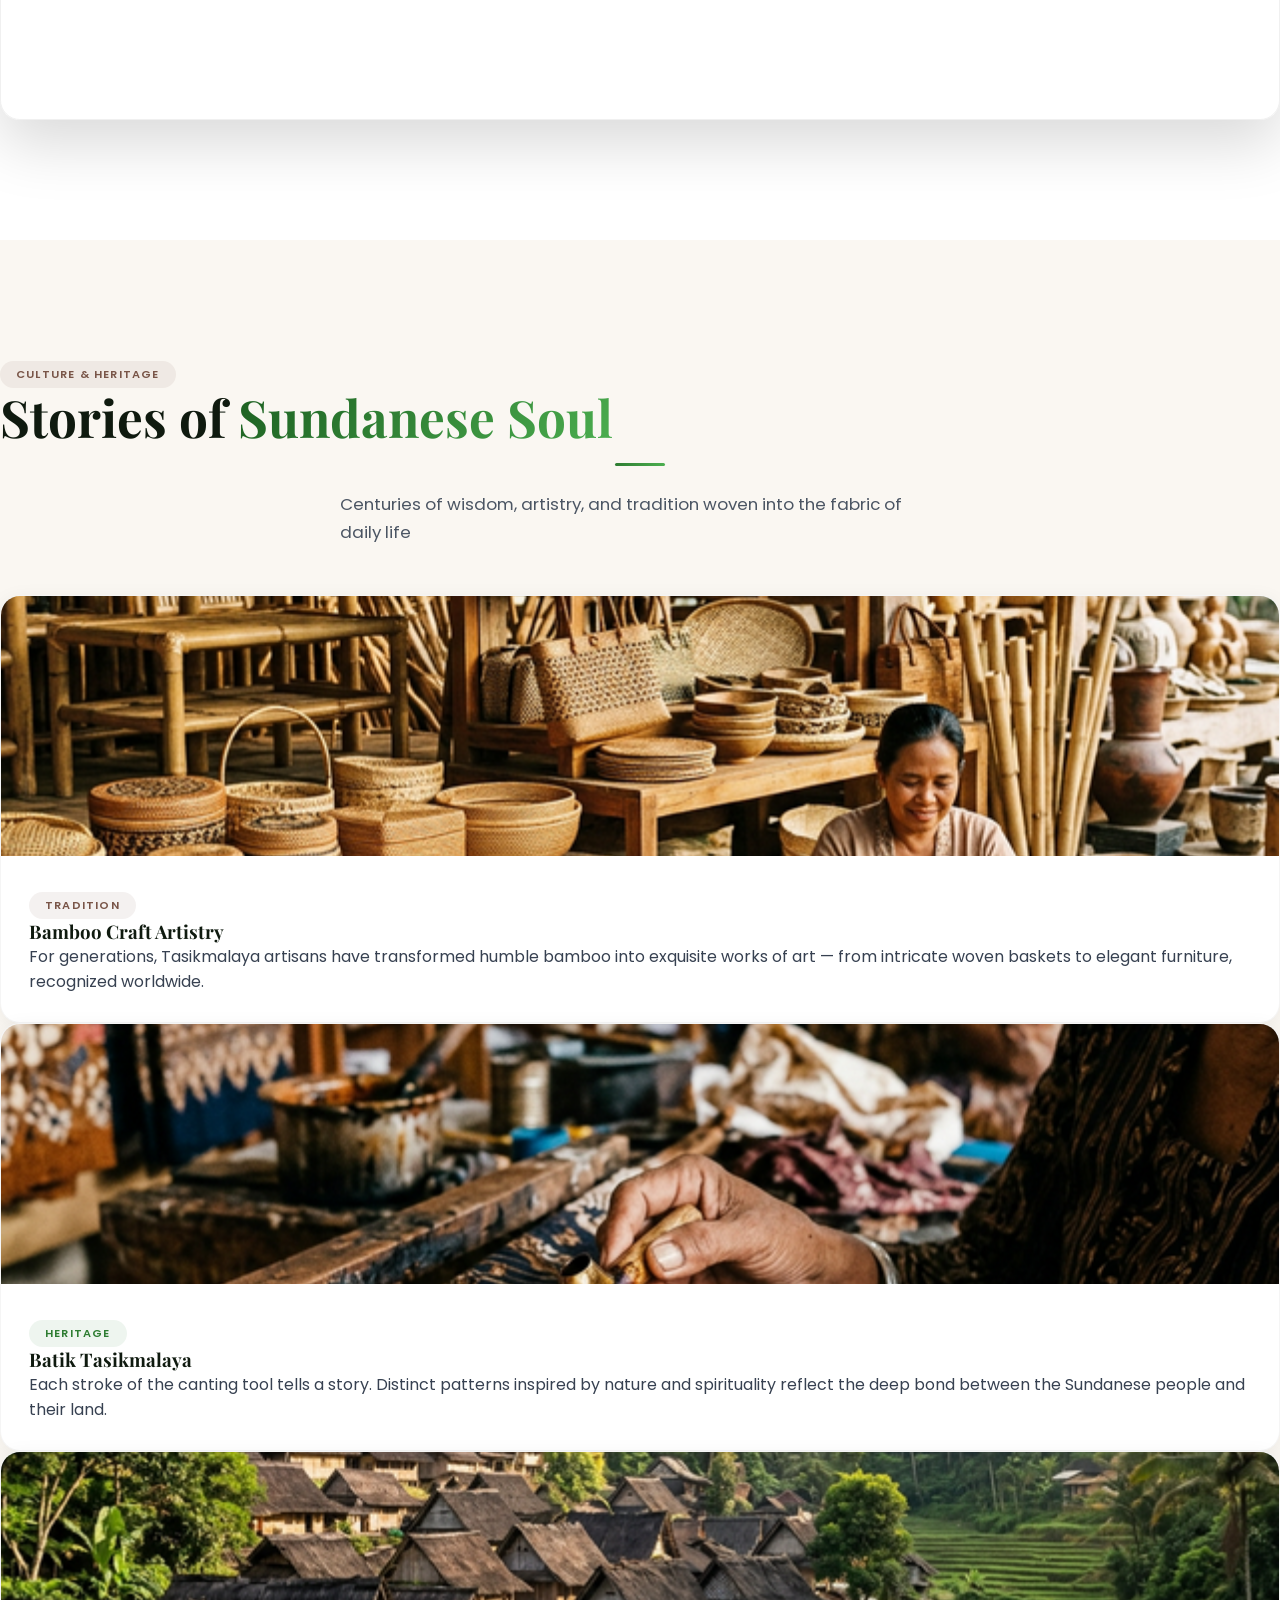
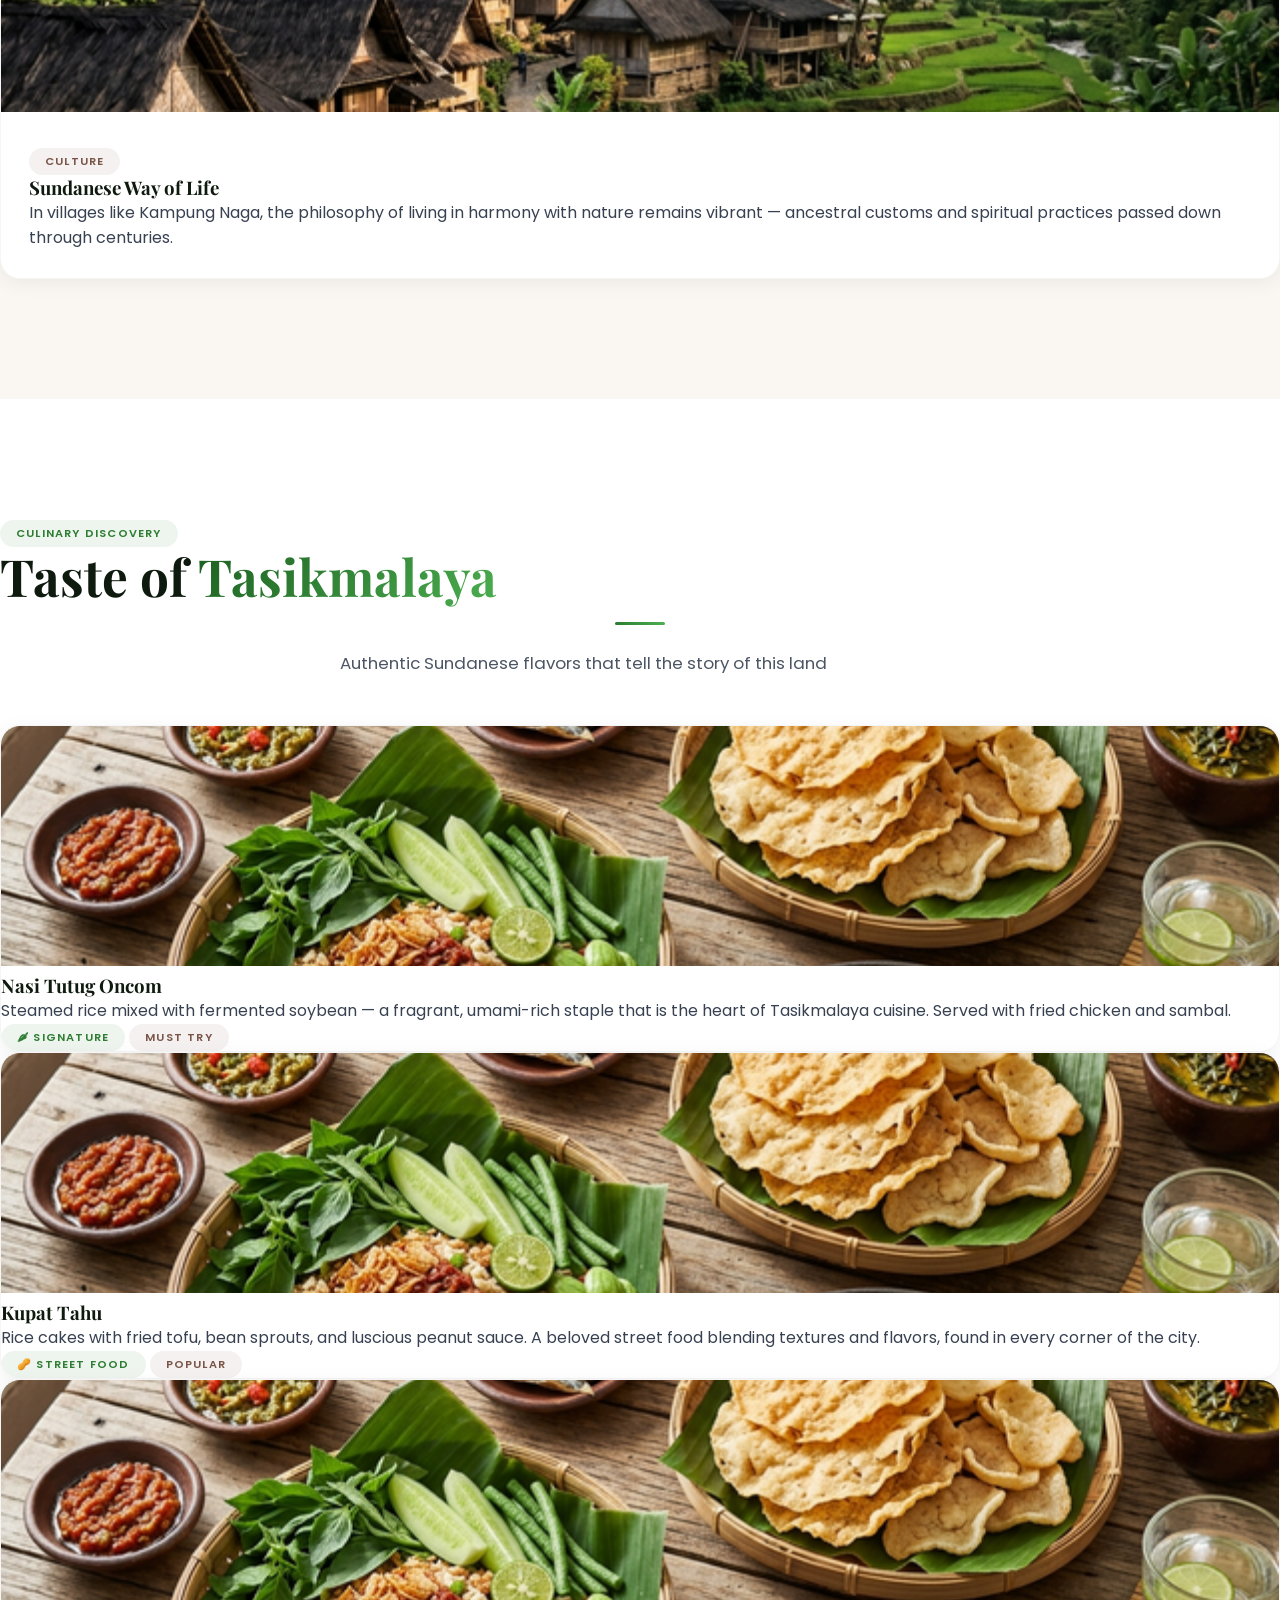
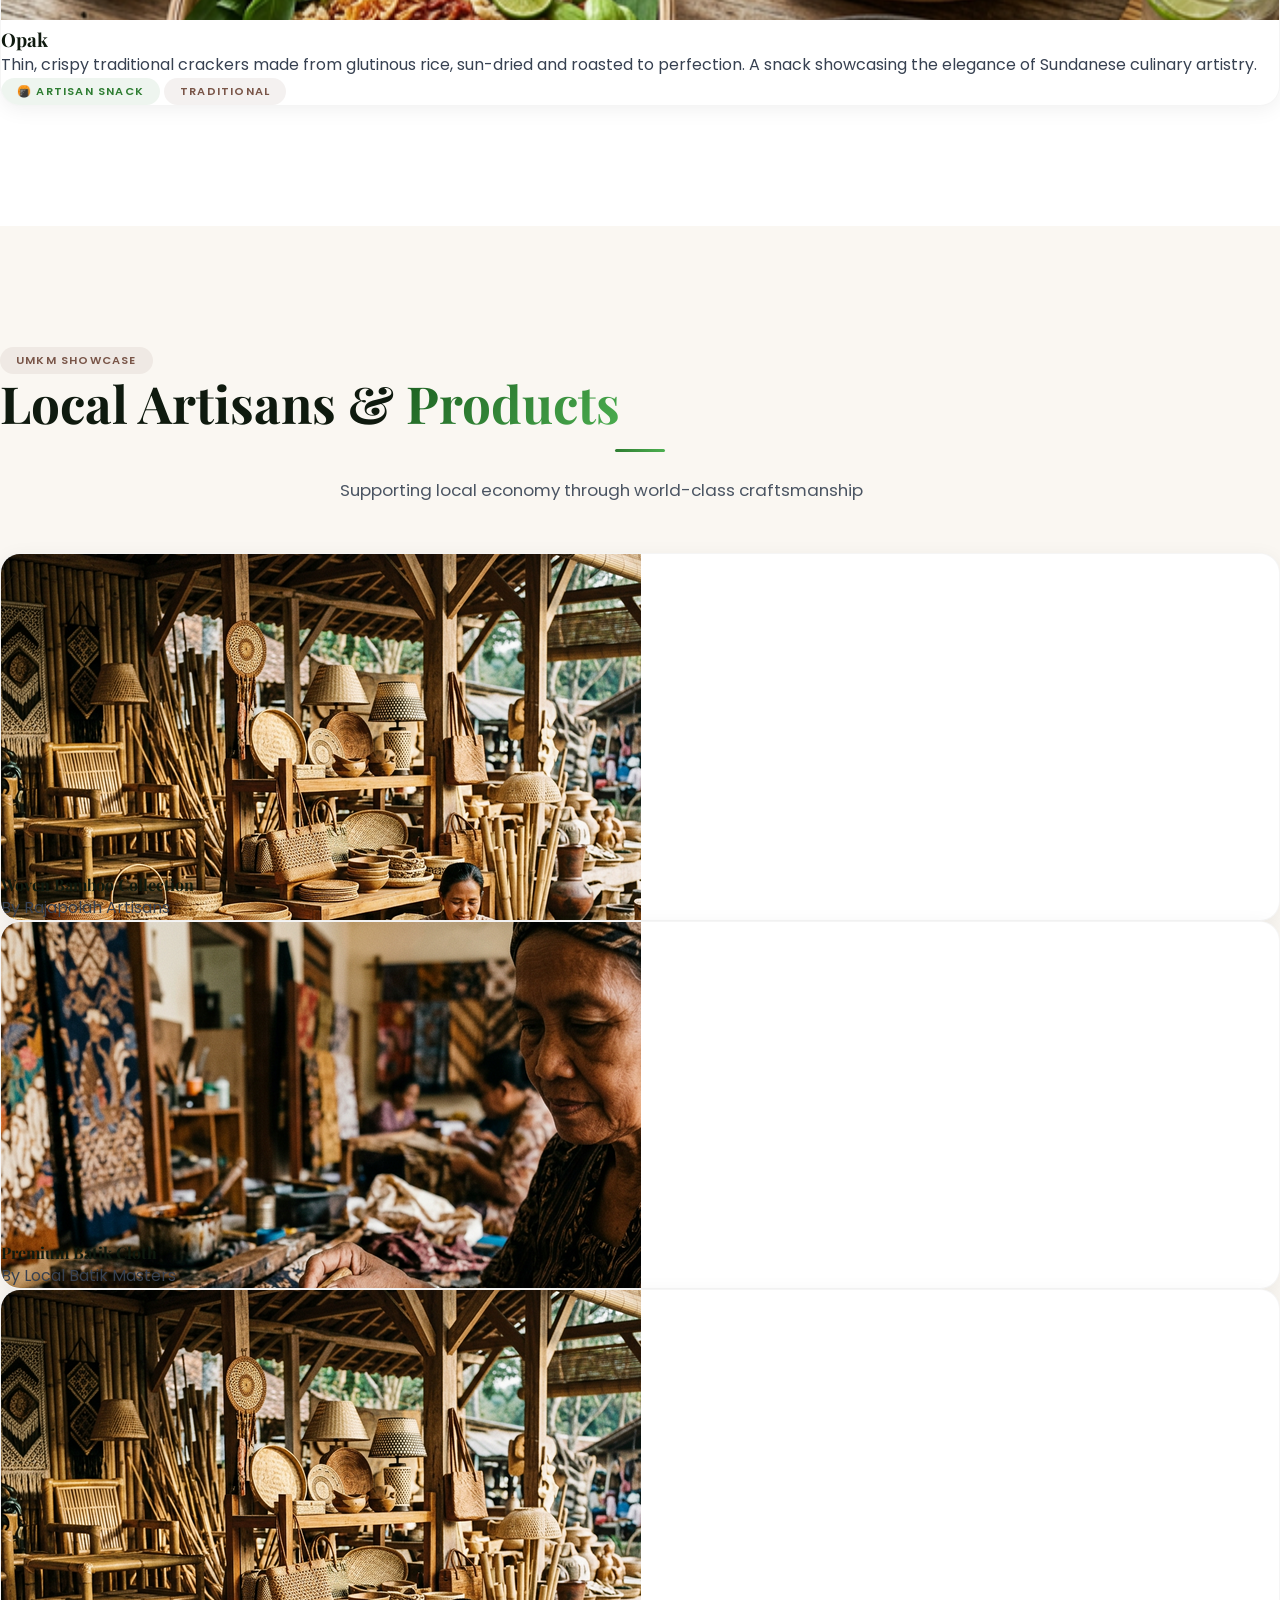
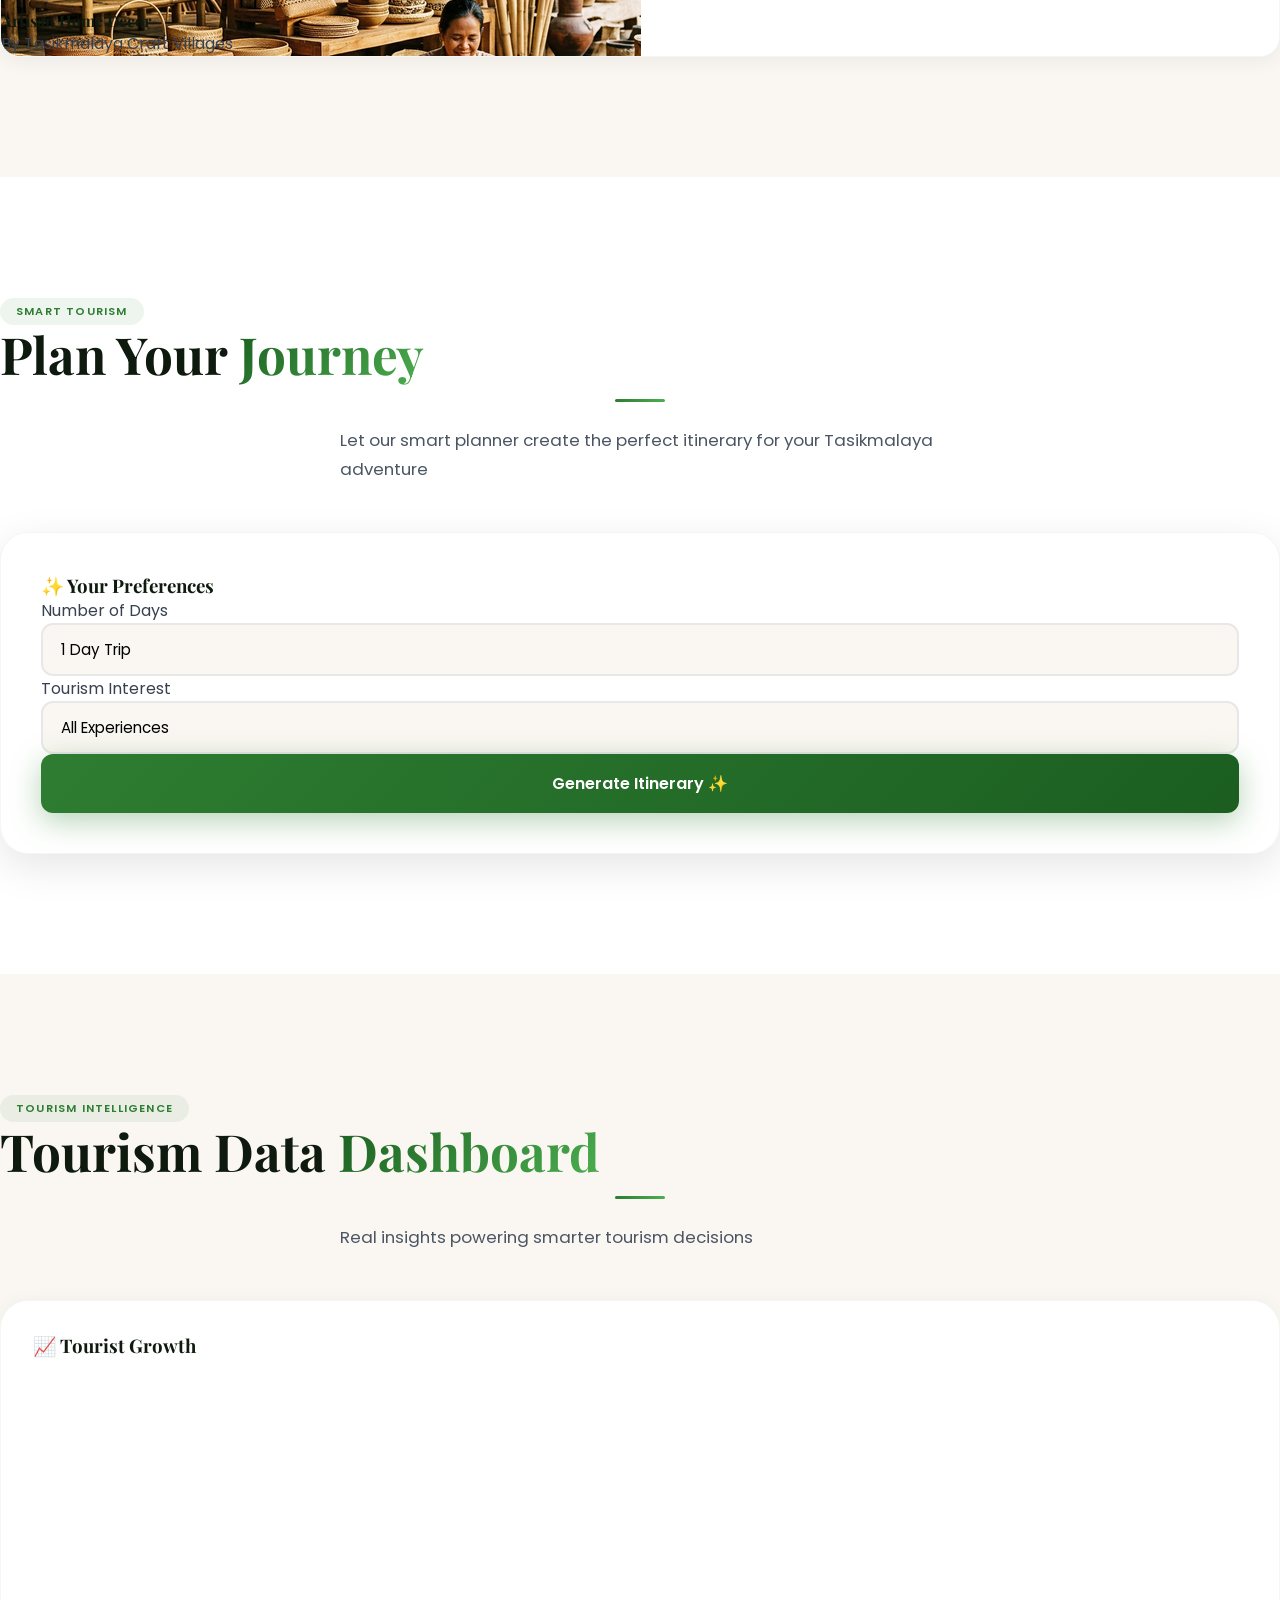
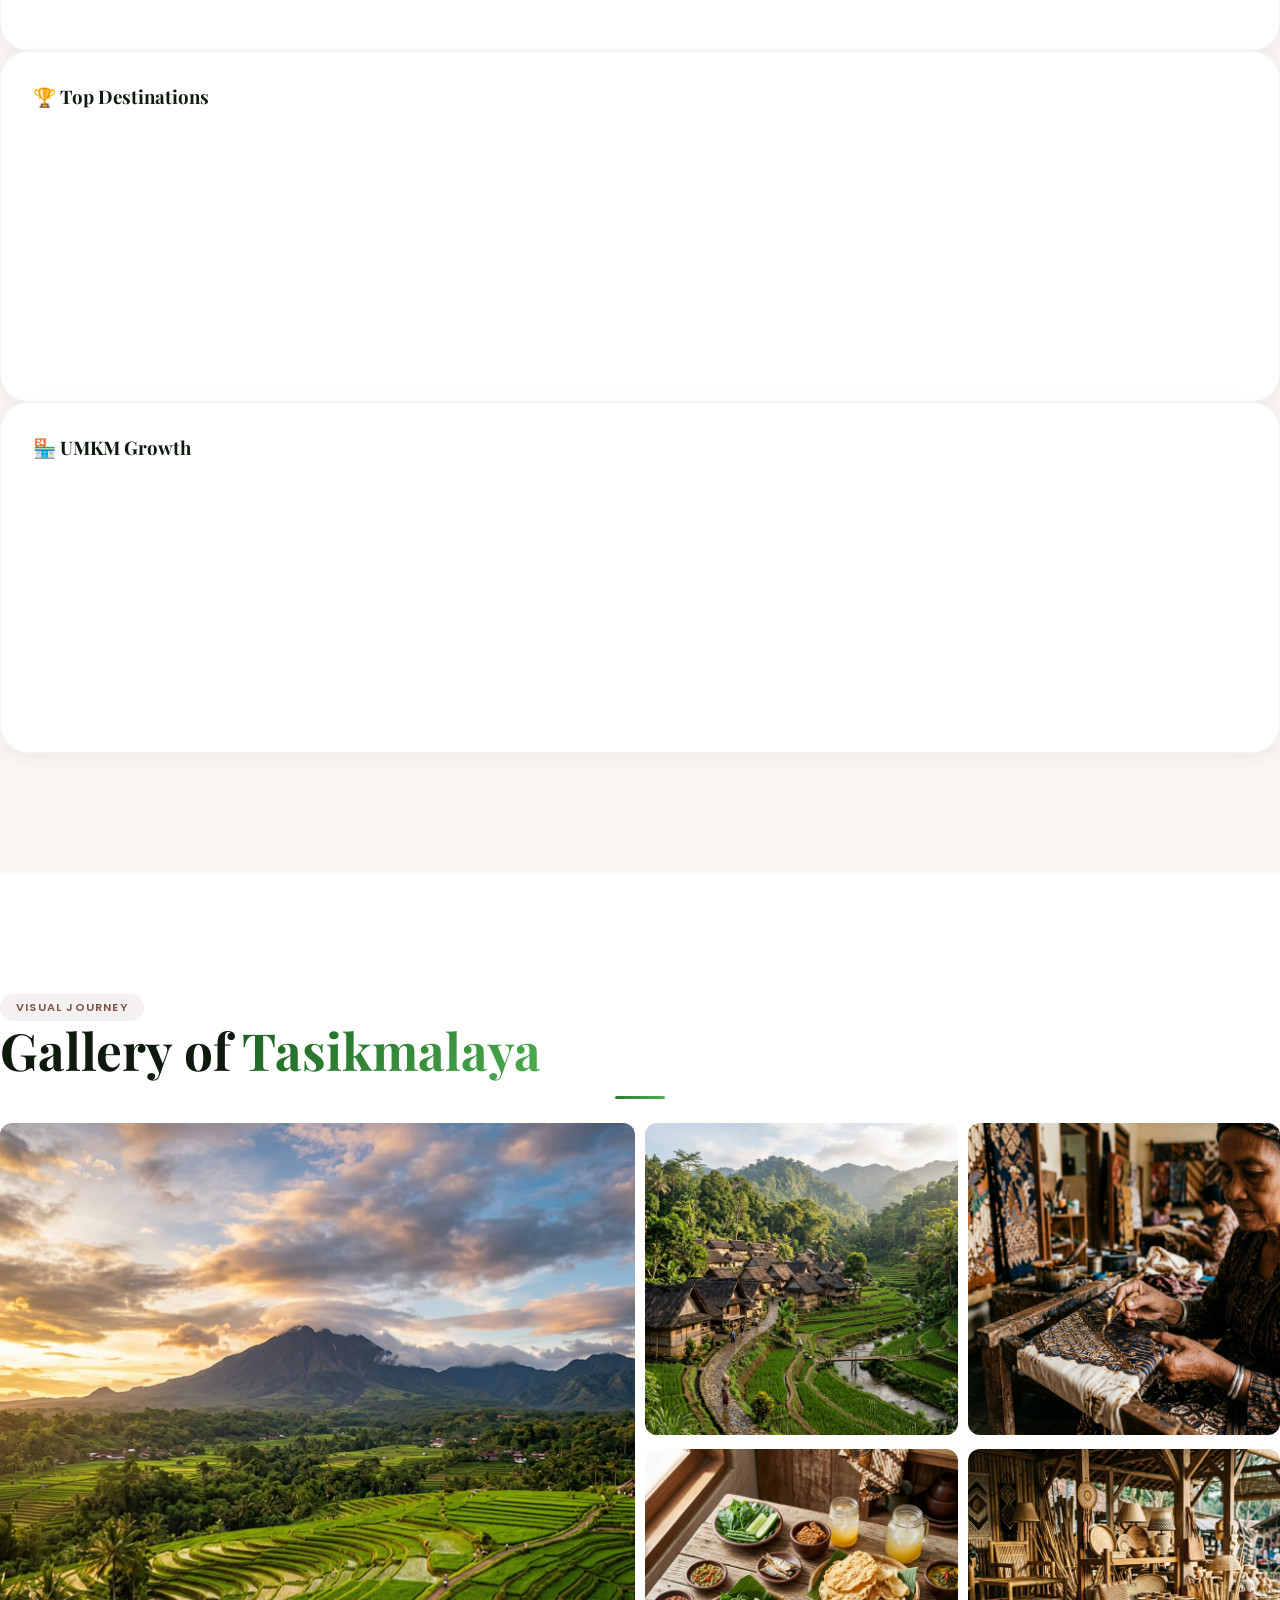
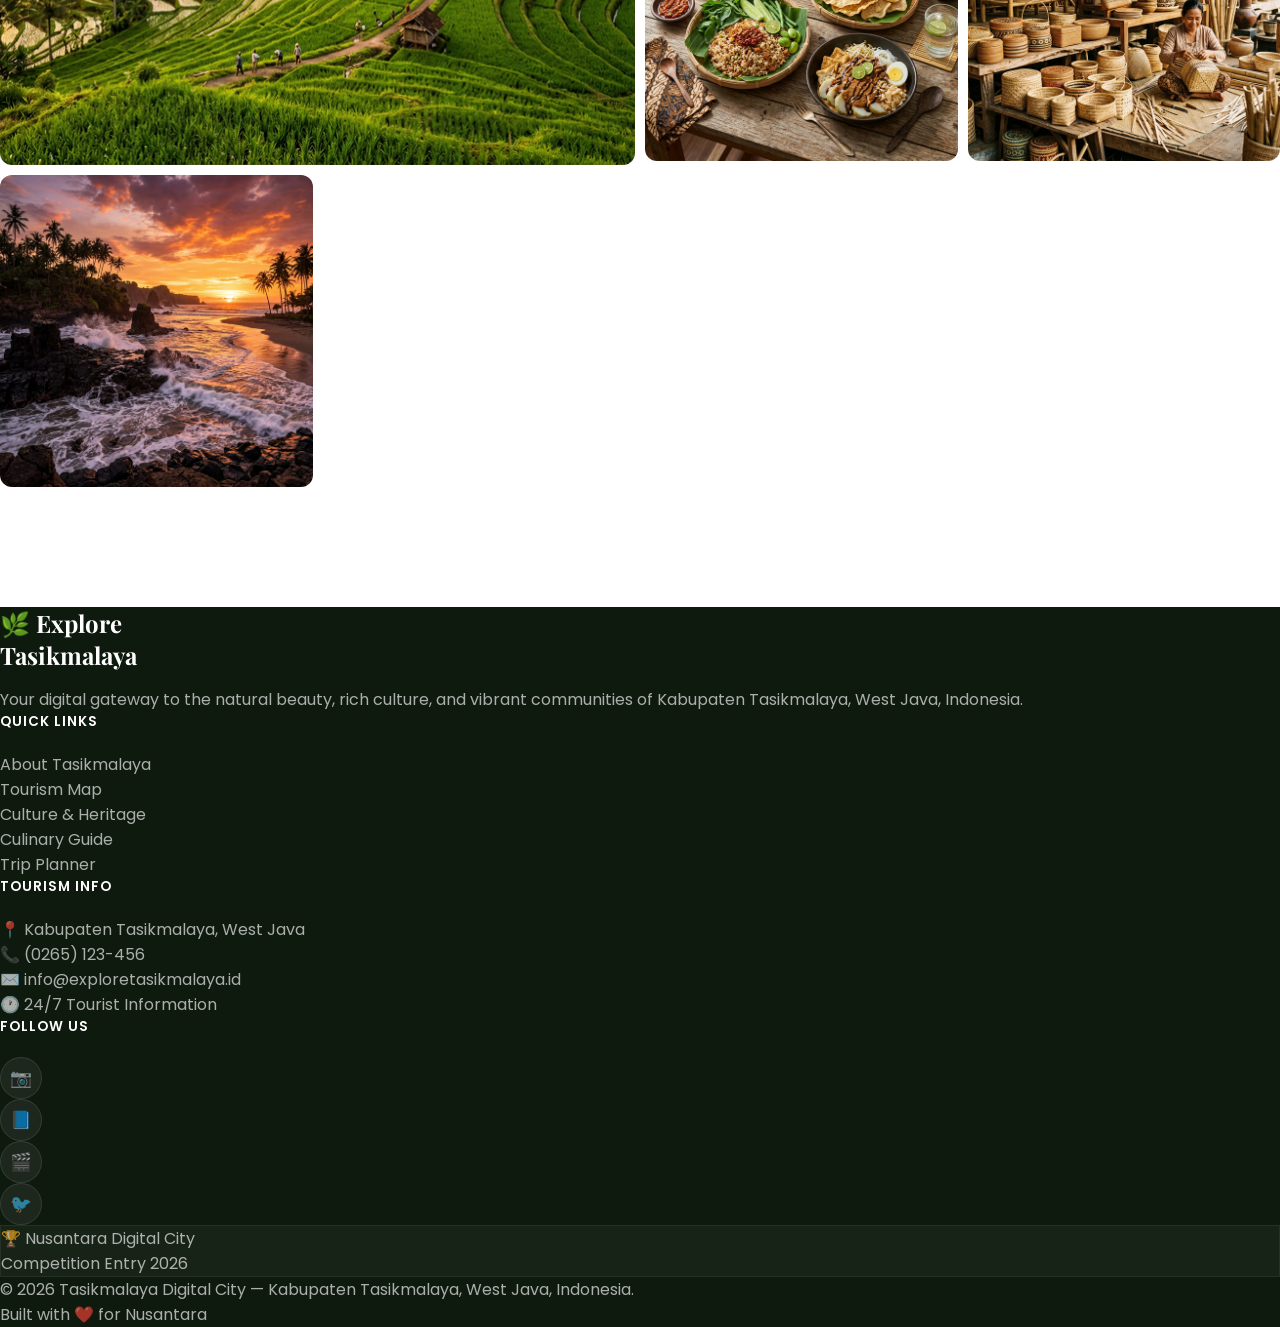
==== commit 5f2243bf: "v2: Premium visual upgrade — preloader, glassmorphism, gradient-text, back-to-top, enhanced animatio" ====
--- a/index.html
+++ b/index.html
@@ -4,9 +4,12 @@
   <meta charset="UTF-8">
   <meta name="viewport" content="width=device-width, initial-scale=1.0">
   <title>Explore Tasikmalaya — Discover Nature, Culture, Heritage & Innovation</title>
-  <meta name="description" content="Discover the breathtaking beauty of Tasikmalaya, West Java. Explore stunning volcanoes, pristine villages, traditional crafts, and authentic Sundanese culture.">
-  <meta name="keywords" content="Tasikmalaya, tourism, West Java, Indonesia, Sundanese culture, Kampung Naga, Galunggung, travel">
-  <meta name="author" content="Explore Tasikmalaya">
+  <meta name="description" content="Discover the breathtaking beauty of Tasikmalaya, West Java. Explore stunning volcanoes, pristine villages, traditional crafts, and authentic Sundanese culture. Your digital gateway to Indonesia's hidden gem.">
+  <meta name="keywords" content="Tasikmalaya, tourism, West Java, Indonesia, Sundanese culture, Kampung Naga, Galunggung, travel, smart city, digital city">
+  <meta name="author" content="Explore Tasikmalaya — Nusantara Digital City">
+  <meta property="og:title" content="Explore Tasikmalaya — Discover Nature, Culture, Heritage & Innovation">
+  <meta property="og:description" content="Your digital gateway to the natural beauty and rich culture of Kabupaten Tasikmalaya, West Java, Indonesia.">
+  <meta property="og:type" content="website">
 
   <!-- TailwindCSS -->
   <script src="https://cdn.tailwindcss.com"></script>
@@ -23,13 +26,19 @@
   <!-- Custom -->
   <link rel="stylesheet" href="css/style.css">
 </head>
-<body>
+<body style="overflow:hidden">
+
+<!-- ========== PRELOADER ========== -->
+<div id="preloader" class="preloader">
+  <div class="preloader-logo">🌿 Explore Tasikmalaya</div>
+  <div class="preloader-bar"><div class="preloader-bar-fill"></div></div>
+</div>
 
 <!-- ========== NAVBAR ========== -->
 <header>
-  <nav id="navbar" class="navbar px-6 lg:px-12 py-4 flex items-center justify-between">
+  <nav id="navbar" class="navbar flex items-center justify-between" style="padding-left:1.5rem;padding-right:1.5rem">
     <a href="#hero" class="nav-logo">🌿 Explore Tasikmalaya</a>
-    <div class="nav-links hidden md:flex items-center gap-1">
+    <div class="nav-links hidden md:flex items-center gap-0">
       <a href="#about" class="nav-link">About</a>
       <a href="#map" class="nav-link">Map</a>
       <a href="#culture" class="nav-link">Culture</a>
@@ -39,7 +48,7 @@
       <a href="#dashboard" class="nav-link">Data</a>
       <a href="#gallery" class="nav-link">Gallery</a>
     </div>
-    <button id="hamburger" class="hamburger md:hidden" aria-label="Menu">
+    <button id="hamburger" class="hamburger md:hidden" aria-label="Toggle Menu">
       <span></span><span></span><span></span>
     </button>
   </nav>
@@ -64,45 +73,55 @@
 <section id="hero" class="hero">
   <div class="hero-bg" style="background-image: url('images/hero.png')"></div>
   <div class="hero-overlay"></div>
-  <div class="hero-content px-4">
-    <p class="hero-subtitle animate-fadeInUp" style="animation-delay:.2s">Nature • Culture • Heritage • Innovation</p>
-    <h1 class="hero-title animate-fadeInUp" style="animation-delay:.5s">Discover<br>Tasikmalaya</h1>
-    <div class="flex flex-wrap gap-4 justify-center mt-10 animate-fadeInUp" style="animation-delay:.8s">
-      <a href="#map" class="hero-btn hero-btn-primary">Explore Destinations</a>
-      <a href="#planner" class="hero-btn hero-btn-outline">Plan Your Journey</a>
-    </div>
-  </div>
-  <div class="scroll-indicator">
-    <svg width="32" height="32" viewBox="0 0 24 24" fill="none" stroke="white" stroke-width="2"><path d="M12 5v14M5 12l7 7 7-7"/></svg>
+  <div class="hero-float hero-float-1"></div>
+  <div class="hero-float hero-float-2"></div>
+  <div class="hero-content px-6">
+    <div class="hero-badge animate-fadeInDown animate-delay-1">
+      <span class="hero-badge-dot"></span>
+      Nusantara Digital City 2026
+    </div>
+    <h1 class="hero-title animate-fadeInUp animate-delay-2">Discover<br>Tasikmalaya</h1>
+    <p class="hero-subtitle animate-fadeInUp animate-delay-3">Nature • Culture • Heritage</p>
+    <div class="flex flex-wrap gap-4 justify-center mt-10 animate-fadeInUp animate-delay-4">
+      <a href="#map" class="hero-btn hero-btn-primary">
+        <svg width="18" height="18" fill="none" stroke="currentColor" stroke-width="2" viewBox="0 0 24 24"><circle cx="12" cy="10" r="3"/><path d="M12 2C7.6 2 4 5.4 4 9.5 4 14.3 12 22 12 22s8-7.7 8-12.5C20 5.4 16.4 2 12 2z"/></svg>
+        Explore Destinations
+      </a>
+      <a href="#planner" class="hero-btn hero-btn-outline">
+        <svg width="18" height="18" fill="none" stroke="currentColor" stroke-width="2" viewBox="0 0 24 24"><rect x="3" y="4" width="18" height="18" rx="2"/><path d="M16 2v4M8 2v4M3 10h18"/></svg>
+        Plan Your Trip
+      </a>
+    </div>
+  </div>
+  <div class="scroll-indicator animate-fadeInUp animate-delay-5">
+    <div class="scroll-mouse"></div>
+    <span class="scroll-text">Scroll</span>
   </div>
 </section>
 
 <!-- ========== 2. ABOUT ========== -->
-<section id="about" class="section-padding" style="background:var(--soft-cream)">
+<section id="about" class="section-padding bg-cream">
   <div class="max-w-7xl mx-auto px-6 lg:px-12">
     <div class="grid lg:grid-cols-2 gap-16 items-center">
-      <!-- Image side -->
       <div data-aos="fade-right">
-        <div class="about-img-wrapper" style="height:480px">
-          <img src="images/kampung-naga.png" alt="Kampung Naga traditional village in Tasikmalaya">
+        <div class="about-img-wrapper" style="height:500px">
+          <img src="images/kampung-naga.png" alt="Traditional Sundanese village Kampung Naga in Tasikmalaya" loading="lazy">
           <div class="about-badge">
             <div class="text-3xl font-bold">800+</div>
             <div class="text-sm opacity-90">Years of Heritage</div>
           </div>
         </div>
       </div>
-      <!-- Text side -->
       <div data-aos="fade-left">
         <span class="card-tag card-tag-green mb-4 inline-block">About Tasikmalaya</span>
-        <h2 class="section-title" style="text-align:left">Where Nature Meets<br>Ancient Traditions</h2>
+        <h2 class="section-title" style="text-align:left">Where Nature Meets<br><span class="gradient-text">Ancient Traditions</span></h2>
         <div class="section-divider" style="margin-left:0"></div>
         <p class="text-gray-600 leading-relaxed mb-6">
-          Nestled in the heart of West Java, Kabupaten Tasikmalaya is a land of extraordinary natural beauty and profound cultural heritage. Home to the majestic <strong>Gunung Galunggung</strong> volcano, the pristine traditional village of <strong>Kampung Naga</strong>, and the stunning <strong>Pantai Cipatujah</strong> coastline, Tasikmalaya offers a journey through Indonesia's soul.
+          Nestled in the heart of West Java, Kabupaten Tasikmalaya is a land of extraordinary natural beauty and profound cultural heritage. Home to the majestic <span class="about-text-highlight">Gunung Galunggung</span> volcano, the pristine traditional village of <span class="about-text-highlight">Kampung Naga</span>, and the stunning <span class="about-text-highlight">Pantai Cipatujah</span> coastline, Tasikmalaya offers a journey through Indonesia's soul.
         </p>
         <p class="text-gray-600 leading-relaxed mb-8">
-          As one of Indonesia's emerging smart tourism destinations, Tasikmalaya blends centuries of Sundanese wisdom with modern digital innovation — preserving traditions while embracing the future. It is home to world-renowned bamboo craftsmanship, exquisite batik artistry, and a culinary heritage that tells the story of a resilient and creative people.
+          As one of Indonesia's emerging smart tourism destinations, Tasikmalaya blends centuries of Sundanese wisdom with modern digital innovation — preserving traditions while embracing the future.
         </p>
-        <!-- Stats -->
         <div class="grid grid-cols-3 gap-4">
           <div class="stat-card">
             <div class="stat-number counter" data-target="620" data-suffix="K">0</div>
@@ -123,15 +142,14 @@
 </section>
 
 <!-- ========== 3. INTERACTIVE MAP ========== -->
-<section id="map" class="section-padding" style="background:var(--white)">
+<section id="map" class="section-padding bg-white">
   <div class="max-w-7xl mx-auto px-6 lg:px-12">
     <div class="text-center" data-aos="fade-up">
       <span class="card-tag card-tag-green">Smart Tourism Map</span>
-      <h2 class="section-title mt-4">Explore Our Destinations</h2>
+      <h2 class="section-title mt-4">Explore Our <span class="gradient-text">Destinations</span></h2>
       <div class="section-divider"></div>
       <p class="section-subtitle">Discover nature, culture, culinary gems, and craft villages across Tasikmalaya</p>
     </div>
-    <!-- Filter buttons -->
     <div class="flex flex-wrap gap-3 justify-center mb-8" data-aos="fade-up" data-aos-delay="100">
       <button class="map-filter-btn active" onclick="filterMap('all')">All</button>
       <button class="map-filter-btn" onclick="filterMap('nature')">🏔 Nature</button>
@@ -144,40 +162,37 @@
 </section>
 
 <!-- ========== 4. CULTURE & HERITAGE ========== -->
-<section id="culture" class="section-padding" style="background:var(--soft-cream)">
+<section id="culture" class="section-padding bg-cream">
   <div class="max-w-7xl mx-auto px-6 lg:px-12">
     <div class="text-center" data-aos="fade-up">
       <span class="card-tag card-tag-brown">Culture & Heritage</span>
-      <h2 class="section-title mt-4">Stories of Sundanese Soul</h2>
+      <h2 class="section-title mt-4">Stories of <span class="gradient-text">Sundanese Soul</span></h2>
       <div class="section-divider"></div>
       <p class="section-subtitle">Centuries of wisdom, artistry, and tradition woven into the fabric of daily life</p>
     </div>
-    <div class="grid md:grid-cols-3 gap-8 mt-8">
-      <!-- Card 1 -->
+    <div class="grid md:grid-cols-3 gap-8 mt-4">
       <article class="card" data-aos="fade-up" data-aos-delay="100">
-        <div class="overflow-hidden"><img src="images/bamboo-craft.png" alt="Traditional bamboo craft from Tasikmalaya" class="card-img"></div>
+        <div class="overflow-hidden"><img src="images/bamboo-craft.png" alt="Traditional bamboo craft artistry from Tasikmalaya" class="card-img" loading="lazy"></div>
         <div class="card-body">
           <span class="card-tag card-tag-brown mb-3">Tradition</span>
           <h3 class="text-xl font-bold mt-2 mb-2" style="font-family:'Playfair Display',serif">Bamboo Craft Artistry</h3>
-          <p class="text-gray-600 text-sm leading-relaxed">For generations, Tasikmalaya artisans have transformed humble bamboo into exquisite works of art. From intricate woven baskets to elegant furniture, this living tradition showcases extraordinary Sundanese craftsmanship recognized worldwide.</p>
+          <p class="text-gray-600 text-sm leading-relaxed">For generations, Tasikmalaya artisans have transformed humble bamboo into exquisite works of art — from intricate woven baskets to elegant furniture, recognized worldwide.</p>
         </div>
       </article>
-      <!-- Card 2 -->
       <article class="card" data-aos="fade-up" data-aos-delay="200">
-        <div class="overflow-hidden"><img src="images/batik.png" alt="Batik Tasikmalaya artisan at work" class="card-img"></div>
+        <div class="overflow-hidden"><img src="images/batik.png" alt="Batik Tasikmalaya artisan creating patterns" class="card-img" loading="lazy"></div>
         <div class="card-body">
           <span class="card-tag card-tag-green mb-3">Heritage</span>
           <h3 class="text-xl font-bold mt-2 mb-2" style="font-family:'Playfair Display',serif">Batik Tasikmalaya</h3>
-          <p class="text-gray-600 text-sm leading-relaxed">Each stroke of the canting tool tells a story. Tasikmalaya's batik tradition carries distinct patterns inspired by nature and spirituality, reflecting the deep connection between the Sundanese people and their land.</p>
+          <p class="text-gray-600 text-sm leading-relaxed">Each stroke of the canting tool tells a story. Distinct patterns inspired by nature and spirituality reflect the deep bond between the Sundanese people and their land.</p>
         </div>
       </article>
-      <!-- Card 3 -->
       <article class="card" data-aos="fade-up" data-aos-delay="300">
-        <div class="overflow-hidden"><img src="images/kampung-naga.png" alt="Traditional Sundanese village life" class="card-img"></div>
+        <div class="overflow-hidden"><img src="images/kampung-naga.png" alt="Traditional Sundanese village way of life" class="card-img" loading="lazy"></div>
         <div class="card-body">
           <span class="card-tag card-tag-brown mb-3">Culture</span>
           <h3 class="text-xl font-bold mt-2 mb-2" style="font-family:'Playfair Display',serif">Sundanese Way of Life</h3>
-          <p class="text-gray-600 text-sm leading-relaxed">In villages like Kampung Naga, the Sundanese philosophy of living in harmony with nature remains vibrant. Communities maintain ancestral customs, traditional architecture, and spiritual practices passed down through centuries.</p>
+          <p class="text-gray-600 text-sm leading-relaxed">In villages like Kampung Naga, the philosophy of living in harmony with nature remains vibrant — ancestral customs and spiritual practices passed down through centuries.</p>
         </div>
       </article>
     </div>
@@ -185,20 +200,20 @@
 </section>
 
 <!-- ========== 5. CULINARY ========== -->
-<section id="culinary" class="section-padding" style="background:var(--white)">
+<section id="culinary" class="section-padding bg-white">
   <div class="max-w-7xl mx-auto px-6 lg:px-12">
     <div class="text-center" data-aos="fade-up">
       <span class="card-tag card-tag-green">Culinary Discovery</span>
-      <h2 class="section-title mt-4">Taste of Tasikmalaya</h2>
+      <h2 class="section-title mt-4">Taste of <span class="gradient-text">Tasikmalaya</span></h2>
       <div class="section-divider"></div>
       <p class="section-subtitle">Authentic Sundanese flavors that tell the story of this land</p>
     </div>
-    <div class="grid md:grid-cols-3 gap-8 mt-8">
+    <div class="grid md:grid-cols-3 gap-8 mt-4">
       <article class="food-card" data-aos="fade-up" data-aos-delay="100">
-        <div class="overflow-hidden"><img src="images/food.png" alt="Nasi Tutug Oncom" class="food-card-img"></div>
+        <div class="overflow-hidden"><img src="images/food.png" alt="Nasi Tutug Oncom signature dish" class="food-card-img" loading="lazy"></div>
         <div class="p-6">
           <h3 class="text-xl font-bold mb-2" style="font-family:'Playfair Display',serif">Nasi Tutug Oncom</h3>
-          <p class="text-gray-600 text-sm leading-relaxed">Steamed rice mixed with fermented soybean (oncom) — a fragrant, umami-rich staple that is the heart and soul of Tasikmalaya cuisine. Often served with fried chicken and sambal.</p>
+          <p class="text-gray-600 text-sm leading-relaxed">Steamed rice mixed with fermented soybean — a fragrant, umami-rich staple that is the heart of Tasikmalaya cuisine. Served with fried chicken and sambal.</p>
           <div class="flex gap-2 mt-4">
             <span class="card-tag card-tag-green text-xs">🌶 Signature</span>
             <span class="card-tag card-tag-brown text-xs">Must Try</span>
@@ -206,10 +221,10 @@
         </div>
       </article>
       <article class="food-card" data-aos="fade-up" data-aos-delay="200">
-        <div class="overflow-hidden"><img src="images/food.png" alt="Kupat Tahu" class="food-card-img" style="object-position:right center"></div>
+        <div class="overflow-hidden"><img src="images/food.png" alt="Kupat Tahu street food" class="food-card-img" style="object-position:right center" loading="lazy"></div>
         <div class="p-6">
           <h3 class="text-xl font-bold mb-2" style="font-family:'Playfair Display',serif">Kupat Tahu</h3>
-          <p class="text-gray-600 text-sm leading-relaxed">Rice cakes served with fried tofu, bean sprouts, and a luscious peanut sauce. This beloved street food is a perfect blend of textures and flavors, found in every corner of the city.</p>
+          <p class="text-gray-600 text-sm leading-relaxed">Rice cakes with fried tofu, bean sprouts, and luscious peanut sauce. A beloved street food blending textures and flavors, found in every corner of the city.</p>
           <div class="flex gap-2 mt-4">
             <span class="card-tag card-tag-green text-xs">🥜 Street Food</span>
             <span class="card-tag card-tag-brown text-xs">Popular</span>
@@ -217,10 +232,10 @@
         </div>
       </article>
       <article class="food-card" data-aos="fade-up" data-aos-delay="300">
-        <div class="overflow-hidden"><img src="images/food.png" alt="Opak traditional crackers" class="food-card-img" style="object-position:left center"></div>
+        <div class="overflow-hidden"><img src="images/food.png" alt="Opak traditional crackers" class="food-card-img" style="object-position:left center" loading="lazy"></div>
         <div class="p-6">
           <h3 class="text-xl font-bold mb-2" style="font-family:'Playfair Display',serif">Opak</h3>
-          <p class="text-gray-600 text-sm leading-relaxed">Thin, crispy traditional crackers made from glutinous rice, sun-dried and roasted to perfection. A beloved snack that showcases the simplicity and elegance of Sundanese culinary artistry.</p>
+          <p class="text-gray-600 text-sm leading-relaxed">Thin, crispy traditional crackers made from glutinous rice, sun-dried and roasted to perfection. A snack showcasing the elegance of Sundanese culinary artistry.</p>
           <div class="flex gap-2 mt-4">
             <span class="card-tag card-tag-green text-xs">🍘 Artisan Snack</span>
             <span class="card-tag card-tag-brown text-xs">Traditional</span>
@@ -232,19 +247,18 @@
 </section>
 
 <!-- ========== 6. UMKM ========== -->
-<section id="umkm" class="section-padding" style="background:var(--soft-cream)">
+<section id="umkm" class="section-padding bg-cream">
   <div class="max-w-7xl mx-auto px-6 lg:px-12">
     <div class="text-center" data-aos="fade-up">
       <span class="card-tag card-tag-brown">UMKM Showcase</span>
-      <h2 class="section-title mt-4">Local Artisans & Products</h2>
+      <h2 class="section-title mt-4">Local Artisans & <span class="gradient-text">Products</span></h2>
       <div class="section-divider"></div>
       <p class="section-subtitle">Supporting local economy through world-class craftsmanship</p>
     </div>
-    <div class="grid sm:grid-cols-2 lg:grid-cols-3 gap-8 mt-8">
-      <!-- Product 1 -->
+    <div class="grid sm:grid-cols-2 lg:grid-cols-3 gap-8 mt-4">
       <div class="product-card" data-aos="fade-up" data-aos-delay="100">
-        <div class="relative overflow-hidden" style="height:300px">
-          <img src="images/bamboo-craft.png" alt="Bamboo woven crafts" class="w-full h-full object-cover transition-transform duration-500 hover:scale-110">
+        <div class="relative overflow-hidden" style="height:320px">
+          <img src="images/bamboo-craft.png" alt="Handwoven bamboo crafts" class="w-full h-full object-cover transition-transform duration-700 hover:scale-110" loading="lazy">
           <div class="product-card-overlay">
             <div class="text-white">
               <h4 class="text-lg font-bold" style="font-family:'Playfair Display',serif">Woven Bamboo Baskets</h4>
@@ -257,10 +271,9 @@
           <p class="text-gray-500 text-sm mt-1">By Rajapolah Artisans</p>
         </div>
       </div>
-      <!-- Product 2 -->
       <div class="product-card" data-aos="fade-up" data-aos-delay="200">
-        <div class="relative overflow-hidden" style="height:300px">
-          <img src="images/batik.png" alt="Batik Tasikmalaya products" class="w-full h-full object-cover transition-transform duration-500 hover:scale-110">
+        <div class="relative overflow-hidden" style="height:320px">
+          <img src="images/batik.png" alt="Premium Batik Tasikmalaya" class="w-full h-full object-cover transition-transform duration-700 hover:scale-110" loading="lazy">
           <div class="product-card-overlay">
             <div class="text-white">
               <h4 class="text-lg font-bold" style="font-family:'Playfair Display',serif">Batik Tasikmalaya</h4>
@@ -273,10 +286,9 @@
           <p class="text-gray-500 text-sm mt-1">By Local Batik Masters</p>
         </div>
       </div>
-      <!-- Product 3 -->
       <div class="product-card" data-aos="fade-up" data-aos-delay="300">
-        <div class="relative overflow-hidden" style="height:300px">
-          <img src="images/bamboo-craft.png" alt="Handicraft products" class="w-full h-full object-cover transition-transform duration-500 hover:scale-110" style="object-position:bottom">
+        <div class="relative overflow-hidden" style="height:320px">
+          <img src="images/bamboo-craft.png" alt="Decorative handicraft products" class="w-full h-full object-cover transition-transform duration-700 hover:scale-110" style="object-position:bottom" loading="lazy">
           <div class="product-card-overlay">
             <div class="text-white">
               <h4 class="text-lg font-bold" style="font-family:'Playfair Display',serif">Decorative Handicrafts</h4>
@@ -294,27 +306,26 @@
 </section>
 
 <!-- ========== 7. SMART PLANNER ========== -->
-<section id="planner" class="section-padding" style="background:var(--white)">
+<section id="planner" class="section-padding bg-white">
   <div class="max-w-7xl mx-auto px-6 lg:px-12">
     <div class="text-center" data-aos="fade-up">
       <span class="card-tag card-tag-green">Smart Tourism</span>
-      <h2 class="section-title mt-4">Plan Your Journey</h2>
+      <h2 class="section-title mt-4">Plan Your <span class="gradient-text">Journey</span></h2>
       <div class="section-divider"></div>
       <p class="section-subtitle">Let our smart planner create the perfect itinerary for your Tasikmalaya adventure</p>
     </div>
     <div class="max-w-4xl mx-auto" x-data="travelPlanner">
       <div class="grid md:grid-cols-2 gap-8">
-        <!-- Form -->
         <div class="planner-form" data-aos="fade-right">
           <h3 class="text-xl font-bold mb-6" style="font-family:'Playfair Display',serif">✨ Your Preferences</h3>
           <div class="mb-5">
             <label class="block text-sm font-medium text-gray-700 mb-2">Number of Days</label>
             <select x-model="days" class="form-select">
-              <option value="1">1 Day</option>
-              <option value="2">2 Days</option>
-              <option value="3">3 Days</option>
-              <option value="4">4 Days</option>
-              <option value="5">5 Days</option>
+              <option value="1">1 Day Trip</option>
+              <option value="2">2 Days Adventure</option>
+              <option value="3">3 Days Exploration</option>
+              <option value="4">4 Days Deep Dive</option>
+              <option value="5">5 Days Full Experience</option>
             </select>
           </div>
           <div class="mb-6">
@@ -327,16 +338,15 @@
               <option value="craft">🎨 Craft & Artisan</option>
             </select>
           </div>
-          <button @click="generate()" class="planner-btn animate-pulse-glow">Generate Itinerary ✨</button>
-        </div>
-        <!-- Itinerary Result -->
+          <button @click="generate()" class="planner-btn">Generate Itinerary ✨</button>
+        </div>
         <div data-aos="fade-left">
           <template x-if="!generated">
             <div class="flex items-center justify-center h-full">
               <div class="text-center text-gray-400">
-                <div class="text-5xl mb-4">🗺️</div>
+                <div class="text-6xl mb-4">🗺️</div>
                 <p class="text-lg font-medium">Your itinerary will appear here</p>
-                <p class="text-sm mt-2">Select your preferences and generate!</p>
+                <p class="text-sm mt-2 opacity-70">Select your preferences and generate!</p>
               </div>
             </div>
           </template>
@@ -345,15 +355,16 @@
               <template x-for="day in itinerary" :key="day.day">
                 <div class="itinerary-card">
                   <h4 class="font-bold text-lg mb-3" style="font-family:'Playfair Display',serif">
-                    <span class="text-green-700">Day</span> <span x-text="day.day"></span>
+                    <span class="gradient-text">Day</span> <span x-text="day.day"></span>
                   </h4>
                   <div class="space-y-3">
                     <template x-for="act in day.activities" :key="act.name">
-                      <div class="flex items-center gap-3 bg-white rounded-xl p-3">
-                        <span class="text-2xl" x-text="act.icon"></span>
+                      <div class="flex items-start gap-3 bg-white rounded-xl p-3 shadow-sm">
+                        <span class="text-2xl mt-0.5" x-text="act.icon"></span>
                         <div>
-                          <div class="font-medium text-sm" x-text="act.name"></div>
-                          <div class="text-xs text-gray-400" x-text="act.time"></div>
+                          <div class="font-semibold text-sm" x-text="act.name"></div>
+                          <div class="text-xs text-gray-400 mt-0.5" x-text="act.time"></div>
+                          <div class="text-xs text-gray-500 mt-1" x-text="act.desc" x-show="act.desc"></div>
                         </div>
                       </div>
                     </template>
@@ -369,62 +380,62 @@
 </section>
 
 <!-- ========== 8. DASHBOARD ========== -->
-<section id="dashboard" class="section-padding" style="background:var(--soft-cream)">
+<section id="dashboard" class="section-padding bg-cream">
   <div class="max-w-7xl mx-auto px-6 lg:px-12">
     <div class="text-center" data-aos="fade-up">
       <span class="card-tag card-tag-green">Tourism Intelligence</span>
-      <h2 class="section-title mt-4">Tourism Data Dashboard</h2>
+      <h2 class="section-title mt-4">Tourism Data <span class="gradient-text">Dashboard</span></h2>
       <div class="section-divider"></div>
       <p class="section-subtitle">Real insights powering smarter tourism decisions</p>
     </div>
-    <div class="grid md:grid-cols-3 gap-8 mt-8">
+    <div class="grid md:grid-cols-3 gap-8 mt-4">
       <div class="chart-card" data-aos="fade-up" data-aos-delay="100">
         <h3 class="text-lg font-bold mb-4" style="font-family:'Playfair Display',serif">📈 Tourist Growth</h3>
-        <div style="height:250px"><canvas id="growthChart"></canvas></div>
+        <div style="height:260px"><canvas id="growthChart"></canvas></div>
       </div>
       <div class="chart-card" data-aos="fade-up" data-aos-delay="200">
         <h3 class="text-lg font-bold mb-4" style="font-family:'Playfair Display',serif">🏆 Top Destinations</h3>
-        <div style="height:250px"><canvas id="destChart"></canvas></div>
+        <div style="height:260px"><canvas id="destChart"></canvas></div>
       </div>
       <div class="chart-card" data-aos="fade-up" data-aos-delay="300">
         <h3 class="text-lg font-bold mb-4" style="font-family:'Playfair Display',serif">🏪 UMKM Growth</h3>
-        <div style="height:250px"><canvas id="umkmChart"></canvas></div>
+        <div style="height:260px"><canvas id="umkmChart"></canvas></div>
       </div>
     </div>
   </div>
 </section>
 
 <!-- ========== 9. GALLERY ========== -->
-<section id="gallery" class="section-padding" style="background:var(--white)">
+<section id="gallery" class="section-padding bg-white">
   <div class="max-w-7xl mx-auto px-6 lg:px-12">
     <div class="text-center" data-aos="fade-up">
       <span class="card-tag card-tag-brown">Visual Journey</span>
-      <h2 class="section-title mt-4">Gallery of Tasikmalaya</h2>
+      <h2 class="section-title mt-4">Gallery of <span class="gradient-text">Tasikmalaya</span></h2>
       <div class="section-divider"></div>
     </div>
     <div class="gallery-grid mt-8" data-aos="fade-up" data-aos-delay="100">
       <div class="gallery-item">
-        <img src="images/hero.png" alt="Tasikmalaya landscape">
+        <img src="images/hero.png" alt="Tasikmalaya panoramic landscape" loading="lazy">
         <div class="gallery-overlay"><svg width="40" height="40" fill="none" stroke="white" stroke-width="2" viewBox="0 0 24 24"><circle cx="11" cy="11" r="8"/><path d="M21 21l-4.35-4.35"/><path d="M11 8v6M8 11h6"/></svg></div>
       </div>
       <div class="gallery-item">
-        <img src="images/kampung-naga.png" alt="Kampung Naga village">
+        <img src="images/kampung-naga.png" alt="Kampung Naga traditional village" loading="lazy">
         <div class="gallery-overlay"><svg width="40" height="40" fill="none" stroke="white" stroke-width="2" viewBox="0 0 24 24"><circle cx="11" cy="11" r="8"/><path d="M21 21l-4.35-4.35"/><path d="M11 8v6M8 11h6"/></svg></div>
       </div>
       <div class="gallery-item">
-        <img src="images/batik.png" alt="Batik artisan">
+        <img src="images/batik.png" alt="Batik artisan at work" loading="lazy">
         <div class="gallery-overlay"><svg width="40" height="40" fill="none" stroke="white" stroke-width="2" viewBox="0 0 24 24"><circle cx="11" cy="11" r="8"/><path d="M21 21l-4.35-4.35"/><path d="M11 8v6M8 11h6"/></svg></div>
       </div>
       <div class="gallery-item">
-        <img src="images/food.png" alt="Traditional Sundanese cuisine">
+        <img src="images/food.png" alt="Traditional Sundanese cuisine" loading="lazy">
         <div class="gallery-overlay"><svg width="40" height="40" fill="none" stroke="white" stroke-width="2" viewBox="0 0 24 24"><circle cx="11" cy="11" r="8"/><path d="M21 21l-4.35-4.35"/><path d="M11 8v6M8 11h6"/></svg></div>
       </div>
       <div class="gallery-item">
-        <img src="images/bamboo-craft.png" alt="Bamboo handicrafts">
+        <img src="images/bamboo-craft.png" alt="Bamboo handicrafts" loading="lazy">
         <div class="gallery-overlay"><svg width="40" height="40" fill="none" stroke="white" stroke-width="2" viewBox="0 0 24 24"><circle cx="11" cy="11" r="8"/><path d="M21 21l-4.35-4.35"/><path d="M11 8v6M8 11h6"/></svg></div>
       </div>
       <div class="gallery-item">
-        <img src="images/beach.png" alt="Cipatujah beach sunset">
+        <img src="images/beach.png" alt="Cipatujah beach sunset" loading="lazy">
         <div class="gallery-overlay"><svg width="40" height="40" fill="none" stroke="white" stroke-width="2" viewBox="0 0 24 24"><circle cx="11" cy="11" r="8"/><path d="M21 21l-4.35-4.35"/><path d="M11 8v6M8 11h6"/></svg></div>
       </div>
     </div>
@@ -433,21 +444,21 @@
 
 <!-- Lightbox -->
 <div id="lightbox" class="lightbox">
-  <button class="lightbox-close" aria-label="Close">&times;</button>
-  <img id="lightboxImg" src="" alt="Fullscreen preview">
+  <button class="lightbox-close" aria-label="Close lightbox">&times;</button>
+  <img id="lightboxImg" src="" alt="Fullscreen image preview">
 </div>
 
 <!-- ========== 10. FOOTER ========== -->
-<footer class="footer pt-16 pb-8">
-  <div class="max-w-7xl mx-auto px-6 lg:px-12">
-    <div class="grid md:grid-cols-4 gap-10 mb-12">
+<footer class="footer pt-20 pb-8">
+  <div class="max-w-7xl mx-auto px-6 lg:px-12">
+    <div class="grid md:grid-cols-4 gap-10 mb-14">
       <div>
-        <h3 class="footer-heading" style="font-family:'Playfair Display',serif;font-size:1.4rem">🌿 Explore<br>Tasikmalaya</h3>
-        <p class="text-sm leading-relaxed mt-3 opacity-70">Your digital gateway to the natural beauty, rich culture, and vibrant communities of Kabupaten Tasikmalaya, West Java, Indonesia.</p>
+        <h3 style="font-family:'Playfair Display',serif;font-size:1.5rem;color:#fff;margin-bottom:1rem">🌿 Explore<br>Tasikmalaya</h3>
+        <p class="text-sm leading-relaxed opacity-60">Your digital gateway to the natural beauty, rich culture, and vibrant communities of Kabupaten Tasikmalaya, West Java, Indonesia.</p>
       </div>
       <div>
         <h4 class="footer-heading">Quick Links</h4>
-        <ul class="space-y-2 text-sm">
+        <ul class="space-y-2.5 text-sm">
           <li><a href="#about">About Tasikmalaya</a></li>
           <li><a href="#map">Tourism Map</a></li>
           <li><a href="#culture">Culture & Heritage</a></li>
@@ -457,31 +468,40 @@
       </div>
       <div>
         <h4 class="footer-heading">Tourism Info</h4>
-        <ul class="space-y-2 text-sm">
+        <ul class="space-y-2.5 text-sm">
           <li>📍 Kabupaten Tasikmalaya, West Java</li>
           <li>📞 (0265) 123-456</li>
           <li>✉️ info@exploretasikmalaya.id</li>
-          <li>🕐 Open 24/7 Tourist Info</li>
+          <li>🕐 24/7 Tourist Information</li>
         </ul>
       </div>
       <div>
         <h4 class="footer-heading">Follow Us</h4>
         <div class="flex gap-3 mt-2">
-          <a href="#" class="w-10 h-10 rounded-full bg-white/10 flex items-center justify-center hover:bg-green-700 transition-colors" aria-label="Instagram">📷</a>
-          <a href="#" class="w-10 h-10 rounded-full bg-white/10 flex items-center justify-center hover:bg-green-700 transition-colors" aria-label="Facebook">📘</a>
-          <a href="#" class="w-10 h-10 rounded-full bg-white/10 flex items-center justify-center hover:bg-green-700 transition-colors" aria-label="YouTube">🎬</a>
-          <a href="#" class="w-10 h-10 rounded-full bg-white/10 flex items-center justify-center hover:bg-green-700 transition-colors" aria-label="Twitter">🐦</a>
-        </div>
-        <p class="text-xs mt-6 opacity-50">Nusantara Digital City Competition 2026</p>
-      </div>
-    </div>
-    <div class="border-t border-white/10 pt-6 text-center text-sm opacity-50">
-      <p>&copy; 2026 Tasikmalaya Digital City — Kabupaten Tasikmalaya, West Java, Indonesia. All rights reserved.</p>
+          <a href="#" class="footer-social-link" aria-label="Instagram">📷</a>
+          <a href="#" class="footer-social-link" aria-label="Facebook">📘</a>
+          <a href="#" class="footer-social-link" aria-label="YouTube">🎬</a>
+          <a href="#" class="footer-social-link" aria-label="Twitter">🐦</a>
+        </div>
+        <div class="mt-6 p-4 rounded-xl" style="background:rgba(255,255,255,0.04);border:1px solid rgba(255,255,255,0.06)">
+          <p class="text-xs font-medium opacity-70">🏆 Nusantara Digital City</p>
+          <p class="text-xs opacity-40 mt-1">Competition Entry 2026</p>
+        </div>
+      </div>
+    </div>
+    <div class="border-t border-white/10 pt-6 flex flex-col md:flex-row justify-between items-center gap-4 text-sm opacity-40">
+      <p>&copy; 2026 Tasikmalaya Digital City — Kabupaten Tasikmalaya, West Java, Indonesia.</p>
+      <p>Built with ❤️ for Nusantara</p>
     </div>
   </div>
 </footer>
 
 </main>
+
+<!-- Back to Top -->
+<button id="backToTop" class="back-to-top" aria-label="Back to top">
+  <svg width="20" height="20" fill="none" stroke="currentColor" stroke-width="2.5" viewBox="0 0 24 24"><path d="M18 15l-6-6-6 6"/></svg>
+</button>
 
 <script src="js/app.js"></script>
 </body>
--- a/css/style.css
+++ b/css/style.css
@@ -1,287 +1,465 @@
 /* ============================================
-   EXPLORE TASIKMALAYA — Custom Styles
+   EXPLORE TASIKMALAYA — Premium Design System v2
    ============================================ */
 
 @import url('https://fonts.googleapis.com/css2?family=Playfair+Display:ital,wght@0,400;0,500;0,600;0,700;0,800;1,400;1,700&family=Poppins:wght@300;400;500;600;700&display=swap');
 
 :root {
-  --primary-green: #2E7D32;
-  --primary-green-dark: #1B5E20;
-  --primary-green-light: #4CAF50;
-  --earth-brown: #795548;
-  --earth-brown-light: #A1887F;
-  --soft-cream: #FAF7F2;
+  --primary: #2E7D32;
+  --primary-dark: #1B5E20;
+  --primary-light: #4CAF50;
+  --primary-glow: rgba(46,125,50,0.35);
+  --brown: #795548;
+  --brown-light: #A1887F;
+  --cream: #FAF7F2;
   --white: #FFFFFF;
-  --dark: #1a1a1a;
+  --dark: #0f1a0f;
+  --dark-card: #1a2a1a;
+  --gray-700: #374151;
   --gray-600: #4B5563;
   --gray-400: #9CA3AF;
+  --radius-sm: 12px;
+  --radius-md: 20px;
+  --radius-lg: 28px;
+  --shadow-sm: 0 4px 20px rgba(0,0,0,0.06);
+  --shadow-md: 0 12px 40px rgba(0,0,0,0.1);
+  --shadow-lg: 0 24px 60px rgba(0,0,0,0.15);
+  --shadow-glow: 0 8px 30px var(--primary-glow);
 }
 
 * { margin: 0; padding: 0; box-sizing: border-box; }
 
-html {
-  scroll-behavior: smooth;
-  scroll-padding-top: 80px;
-}
+html { scroll-behavior: smooth; scroll-padding-top: 80px; }
 
 body {
   font-family: 'Poppins', sans-serif;
-  color: var(--dark);
-  background: var(--soft-cream);
+  color: var(--gray-700);
+  background: var(--cream);
   overflow-x: hidden;
-}
-
-h1, h2, h3, h4, h5, h6 {
-  font-family: 'Playfair Display', serif;
-}
-
-/* --- NAVBAR --- */
+  -webkit-font-smoothing: antialiased;
+}
+
+h1, h2, h3, h4, h5, h6 { font-family: 'Playfair Display', serif; color: var(--dark); }
+
+::selection { background: var(--primary); color: #fff; }
+
+/* ==================== PRELOADER ==================== */
+.preloader {
+  position: fixed; inset: 0; z-index: 99999;
+  background: var(--dark);
+  display: flex; flex-direction: column; align-items: center; justify-content: center;
+  transition: opacity 0.6s ease, visibility 0.6s ease;
+}
+.preloader.hidden { opacity: 0; visibility: hidden; pointer-events: none; }
+.preloader-logo {
+  font-family: 'Playfair Display', serif; font-size: 2rem; color: #fff;
+  margin-bottom: 2rem; letter-spacing: 2px;
+}
+.preloader-bar {
+  width: 200px; height: 3px; background: rgba(255,255,255,0.1);
+  border-radius: 10px; overflow: hidden;
+}
+.preloader-bar-fill {
+  width: 0; height: 100%; background: linear-gradient(90deg, var(--primary), var(--primary-light));
+  border-radius: 10px;
+  animation: preloaderFill 1.8s ease-in-out forwards;
+}
+@keyframes preloaderFill { to { width: 100%; } }
+
+/* ==================== NAVBAR ==================== */
 .navbar {
   position: fixed; top: 0; left: 0; width: 100%; z-index: 1000;
-  transition: all 0.4s ease;
-  backdrop-filter: blur(0px);
+  transition: all 0.5s cubic-bezier(.4,0,.2,1);
+  padding: 1.25rem 1.5rem;
 }
 .navbar.scrolled {
-  background: rgba(255,255,255,0.95);
-  backdrop-filter: blur(12px);
-  box-shadow: 0 2px 20px rgba(0,0,0,0.08);
-}
-.navbar.scrolled .nav-link { color: var(--dark) !important; }
-.navbar.scrolled .nav-link:hover { color: var(--primary-green) !important; }
-.navbar.scrolled .nav-logo { color: var(--primary-green) !important; }
+  background: rgba(255,255,255,0.85);
+  backdrop-filter: blur(20px) saturate(180%);
+  -webkit-backdrop-filter: blur(20px) saturate(180%);
+  box-shadow: 0 1px 30px rgba(0,0,0,0.06);
+  padding: 0.75rem 1.5rem;
+}
+.navbar.scrolled .nav-link { color: var(--gray-700) !important; }
+.navbar.scrolled .nav-link:hover { color: var(--primary) !important; }
+.navbar.scrolled .nav-logo { color: var(--primary) !important; }
+
 .nav-link {
-  color: #fff; font-size: 0.9rem; font-weight: 500; letter-spacing: 0.5px;
-  transition: color 0.3s; text-decoration: none; padding: 0.5rem 1rem;
-}
-.nav-link:hover { color: var(--primary-green-light) !important; }
+  color: rgba(255,255,255,0.9); font-size: 0.85rem; font-weight: 500; letter-spacing: 0.8px;
+  transition: all 0.3s; text-decoration: none; padding: 0.5rem 0.9rem;
+  text-transform: uppercase; position: relative;
+}
+.nav-link::after {
+  content: ''; position: absolute; bottom: 0; left: 50%; width: 0; height: 2px;
+  background: var(--primary-light); transition: all 0.3s; transform: translateX(-50%);
+}
+.nav-link:hover::after { width: 60%; }
+.nav-link:hover { color: #fff !important; }
+
 .nav-logo {
-  font-family: 'Playfair Display', serif; font-size: 1.5rem; font-weight: 700;
-  color: #fff; text-decoration: none; transition: color 0.3s;
-}
-
-/* --- HERO --- */
+  font-family: 'Playfair Display', serif; font-size: 1.4rem; font-weight: 700;
+  color: #fff; text-decoration: none; transition: all 0.3s; letter-spacing: 0.5px;
+}
+
+/* ==================== HERO ==================== */
 .hero {
-  position: relative; height: 100vh; min-height: 600px;
+  position: relative; height: 100vh; min-height: 700px;
   display: flex; align-items: center; justify-content: center;
   overflow: hidden;
 }
 .hero-bg {
   position: absolute; inset: 0; z-index: 0;
   background-size: cover; background-position: center; background-attachment: fixed;
-  transform: scale(1.05);
-  transition: transform 0.3s ease-out;
-}
+  transform: scale(1.1);
+  transition: transform 8s ease-out;
+  will-change: transform;
+}
+.hero-bg.loaded { transform: scale(1.0); }
 .hero-overlay {
   position: absolute; inset: 0; z-index: 1;
-  background: linear-gradient(180deg, rgba(0,0,0,0.35) 0%, rgba(0,0,0,0.55) 100%);
-}
-.hero-content { position: relative; z-index: 2; text-align: center; color: #fff; }
+  background: linear-gradient(180deg, rgba(15,26,15,0.3) 0%, rgba(15,26,15,0.6) 70%, rgba(15,26,15,0.85) 100%);
+}
+.hero-content { position: relative; z-index: 2; text-align: center; color: #fff; max-width: 900px; }
+.hero-badge {
+  display: inline-flex; align-items: center; gap: 8px;
+  background: rgba(255,255,255,0.12); backdrop-filter: blur(10px);
+  border: 1px solid rgba(255,255,255,0.2);
+  padding: 8px 20px; border-radius: 50px; font-size: 0.8rem;
+  font-weight: 500; letter-spacing: 1px; text-transform: uppercase; margin-bottom: 1.5rem;
+}
+.hero-badge-dot {
+  width: 8px; height: 8px; border-radius: 50%;
+  background: var(--primary-light); animation: dotPulse 2s infinite;
+}
+@keyframes dotPulse { 0%,100% { opacity: 1; } 50% { opacity: 0.3; } }
 .hero-title {
-  font-size: clamp(2.5rem, 6vw, 5rem); font-weight: 800; line-height: 1.1;
-  text-shadow: 0 4px 30px rgba(0,0,0,0.3);
+  font-size: clamp(3rem, 7vw, 5.5rem); font-weight: 800; line-height: 1.05;
+  text-shadow: 0 4px 40px rgba(0,0,0,0.3); color: #fff;
+  background: linear-gradient(135deg, #fff 0%, rgba(255,255,255,0.85) 100%);
+  -webkit-background-clip: text; -webkit-text-fill-color: transparent;
+  background-clip: text;
 }
 .hero-subtitle {
-  font-size: clamp(1rem, 2vw, 1.3rem); font-weight: 300; letter-spacing: 6px;
-  margin-top: 1rem; text-transform: uppercase; opacity: 0.9;
+  font-size: clamp(0.95rem, 1.8vw, 1.2rem); font-weight: 300; letter-spacing: 8px;
+  margin-top: 1.25rem; text-transform: uppercase; opacity: 0.85;
+  font-family: 'Poppins', sans-serif;
 }
 .hero-btn {
-  display: inline-block; padding: 14px 36px; border-radius: 50px; font-weight: 600;
-  font-size: 0.95rem; text-decoration: none; transition: all 0.3s; cursor: pointer;
-  letter-spacing: 0.5px;
+  display: inline-flex; align-items: center; gap: 8px;
+  padding: 16px 40px; border-radius: 60px; font-weight: 600;
+  font-size: 0.9rem; text-decoration: none; transition: all 0.4s cubic-bezier(.4,0,.2,1);
+  cursor: pointer; letter-spacing: 0.5px; font-family: 'Poppins', sans-serif;
 }
 .hero-btn-primary {
-  background: var(--primary-green); color: #fff; border: 2px solid var(--primary-green);
-}
-.hero-btn-primary:hover { background: var(--primary-green-dark); transform: translateY(-2px); box-shadow: 0 8px 25px rgba(46,125,50,0.4); }
+  background: var(--primary); color: #fff; border: 2px solid var(--primary);
+  box-shadow: 0 4px 20px var(--primary-glow);
+}
+.hero-btn-primary:hover {
+  background: var(--primary-dark); transform: translateY(-3px);
+  box-shadow: 0 12px 35px var(--primary-glow);
+}
 .hero-btn-outline {
-  background: transparent; color: #fff; border: 2px solid rgba(255,255,255,0.7);
-}
-.hero-btn-outline:hover { background: rgba(255,255,255,0.15); border-color: #fff; transform: translateY(-2px); }
+  background: rgba(255,255,255,0.08); color: #fff;
+  border: 2px solid rgba(255,255,255,0.35);
+  backdrop-filter: blur(6px);
+}
+.hero-btn-outline:hover {
+  background: rgba(255,255,255,0.18); border-color: rgba(255,255,255,0.7);
+  transform: translateY(-3px);
+}
 
 .scroll-indicator {
-  position: absolute; bottom: 30px; left: 50%; transform: translateX(-50%); z-index: 2;
-  animation: bounceDown 2s infinite;
-}
-@keyframes bounceDown { 0%,100% { transform: translateX(-50%) translateY(0); } 50% { transform: translateX(-50%) translateY(12px); } }
-
-/* --- SECTION --- */
-.section-padding { padding: 100px 0; }
+  position: absolute; bottom: 40px; left: 50%; transform: translateX(-50%); z-index: 2;
+  display: flex; flex-direction: column; align-items: center; gap: 8px;
+}
+.scroll-mouse {
+  width: 28px; height: 44px; border-radius: 14px;
+  border: 2px solid rgba(255,255,255,0.5); position: relative;
+}
+.scroll-mouse::after {
+  content: ''; position: absolute; top: 8px; left: 50%; transform: translateX(-50%);
+  width: 4px; height: 8px; border-radius: 4px; background: #fff;
+  animation: scrollWheel 2s infinite;
+}
+@keyframes scrollWheel { 0% { transform: translateX(-50%) translateY(0); opacity: 1; } 100% { transform: translateX(-50%) translateY(14px); opacity: 0; } }
+.scroll-text {
+  font-size: 0.65rem; text-transform: uppercase; letter-spacing: 3px;
+  color: rgba(255,255,255,0.5); font-weight: 500;
+}
+
+/* Decorative floating shapes */
+.hero-float {
+  position: absolute; border-radius: 50%; z-index: 1;
+  background: radial-gradient(circle, var(--primary-glow), transparent 70%);
+  animation: heroFloat 8s ease-in-out infinite;
+  pointer-events: none;
+}
+.hero-float-1 { width: 300px; height: 300px; top: 10%; right: -5%; animation-delay: 0s; }
+.hero-float-2 { width: 200px; height: 200px; bottom: 20%; left: -3%; animation-delay: -3s; }
+@keyframes heroFloat { 0%,100% { transform: translateY(0) scale(1); } 50% { transform: translateY(-30px) scale(1.05); } }
+
+/* ==================== SECTIONS ==================== */
+.section-padding { padding: 120px 0; }
 .section-title {
-  font-size: clamp(2rem, 4vw, 3rem); font-weight: 700; margin-bottom: 0.5rem;
+  font-size: clamp(2rem, 4vw, 3.2rem); font-weight: 700; margin-bottom: 0.5rem;
+  line-height: 1.15;
 }
 .section-subtitle {
   font-size: 1.05rem; color: var(--gray-600); max-width: 600px; margin: 0 auto 3rem;
+  line-height: 1.7;
 }
 .section-divider {
-  width: 60px; height: 4px; background: var(--primary-green); border-radius: 2px;
-  margin: 1rem auto 1.5rem;
-}
-
-/* --- ABOUT --- */
+  width: 50px; height: 3px; border-radius: 2px; margin: 1rem auto 1.5rem;
+  background: linear-gradient(90deg, var(--primary), var(--primary-light));
+}
+
+/* ==================== ABOUT ==================== */
 .about-img-wrapper {
-  position: relative; border-radius: 16px; overflow: hidden; box-shadow: 0 20px 60px rgba(0,0,0,0.12);
-}
-.about-img-wrapper img { width: 100%; height: 100%; object-fit: cover; transition: transform 0.6s; }
-.about-img-wrapper:hover img { transform: scale(1.05); }
+  position: relative; border-radius: var(--radius-md); overflow: hidden;
+  box-shadow: var(--shadow-lg);
+}
+.about-img-wrapper img {
+  width: 100%; height: 100%; object-fit: cover;
+  transition: transform 0.8s cubic-bezier(.4,0,.2,1);
+}
+.about-img-wrapper:hover img { transform: scale(1.06); }
 .about-badge {
-  position: absolute; bottom: -20px; right: -20px; background: var(--primary-green); color: #fff;
-  padding: 20px 28px; border-radius: 16px; box-shadow: 0 10px 30px rgba(46,125,50,0.3);
-  font-family: 'Playfair Display', serif;
-}
-
-/* --- STAT COUNTER --- */
+  position: absolute; bottom: 20px; right: 20px;
+  background: rgba(46,125,50,0.9); backdrop-filter: blur(10px);
+  color: #fff; padding: 20px 28px; border-radius: var(--radius-sm);
+  box-shadow: var(--shadow-glow); font-family: 'Playfair Display', serif;
+  border: 1px solid rgba(255,255,255,0.1);
+}
+.about-text-highlight {
+  color: var(--primary); font-weight: 600;
+}
+
+/* ==================== STAT COUNTER ==================== */
 .stat-card {
-  text-align: center; padding: 2rem;
-  background: var(--white); border-radius: 16px; box-shadow: 0 4px 20px rgba(0,0,0,0.06);
-  transition: transform 0.3s, box-shadow 0.3s;
-}
-.stat-card:hover { transform: translateY(-6px); box-shadow: 0 12px 35px rgba(0,0,0,0.1); }
-.stat-number { font-family: 'Playfair Display', serif; font-size: 2.5rem; font-weight: 700; color: var(--primary-green); }
-.stat-label { font-size: 0.9rem; color: var(--gray-600); margin-top: 0.25rem; }
-
-/* --- MAP --- */
-.map-container { height: 500px; border-radius: 16px; overflow: hidden; box-shadow: 0 10px 40px rgba(0,0,0,0.1); }
+  text-align: center; padding: 2rem 1.5rem;
+  background: var(--white); border-radius: var(--radius-md);
+  box-shadow: var(--shadow-sm);
+  transition: all 0.4s cubic-bezier(.4,0,.2,1);
+  border: 1px solid rgba(0,0,0,0.04);
+}
+.stat-card:hover {
+  transform: translateY(-8px); box-shadow: var(--shadow-md);
+  border-color: rgba(46,125,50,0.15);
+}
+.stat-number {
+  font-family: 'Playfair Display', serif; font-size: 2.8rem;
+  font-weight: 700; color: var(--primary);
+  background: linear-gradient(135deg, var(--primary-dark), var(--primary-light));
+  -webkit-background-clip: text; -webkit-text-fill-color: transparent; background-clip: text;
+}
+.stat-label { font-size: 0.85rem; color: var(--gray-600); margin-top: 0.25rem; font-weight: 500; }
+
+/* ==================== MAP ==================== */
+.map-container {
+  height: 520px; border-radius: var(--radius-md); overflow: hidden;
+  box-shadow: var(--shadow-lg); border: 1px solid rgba(0,0,0,0.06);
+}
 .map-filter-btn {
-  padding: 10px 24px; border-radius: 50px; border: 2px solid var(--primary-green);
-  background: transparent; color: var(--primary-green); font-weight: 500; cursor: pointer;
-  transition: all 0.3s; font-size: 0.85rem;
+  padding: 10px 24px; border-radius: 50px; border: 2px solid rgba(46,125,50,0.3);
+  background: transparent; color: var(--primary); font-weight: 500; cursor: pointer;
+  transition: all 0.3s; font-size: 0.85rem; font-family: 'Poppins', sans-serif;
 }
 .map-filter-btn.active, .map-filter-btn:hover {
-  background: var(--primary-green); color: #fff;
-}
-
-/* --- CARDS --- */
+  background: var(--primary); color: #fff;
+  border-color: var(--primary); box-shadow: var(--shadow-glow);
+}
+
+/* ==================== CARDS ==================== */
 .card {
-  background: var(--white); border-radius: 16px; overflow: hidden;
-  box-shadow: 0 4px 20px rgba(0,0,0,0.06); transition: all 0.4s;
-}
-.card:hover { transform: translateY(-8px); box-shadow: 0 20px 50px rgba(0,0,0,0.12); }
-.card-img {
-  width: 100%; height: 240px; object-fit: cover; transition: transform 0.6s;
-}
+  background: var(--white); border-radius: var(--radius-md); overflow: hidden;
+  box-shadow: var(--shadow-sm); transition: all 0.5s cubic-bezier(.4,0,.2,1);
+  border: 1px solid rgba(0,0,0,0.04);
+}
+.card:hover {
+  transform: translateY(-10px); box-shadow: var(--shadow-lg);
+  border-color: rgba(46,125,50,0.1);
+}
+.card-img { width: 100%; height: 260px; object-fit: cover; transition: transform 0.8s cubic-bezier(.4,0,.2,1); }
 .card:hover .card-img { transform: scale(1.08); }
-.card-body { padding: 1.5rem; }
+.card-body { padding: 1.75rem; }
 .card-tag {
-  display: inline-block; padding: 4px 14px; border-radius: 50px; font-size: 0.75rem;
-  font-weight: 600; text-transform: uppercase; letter-spacing: 1px;
-}
-.card-tag-green { background: rgba(46,125,50,0.1); color: var(--primary-green); }
-.card-tag-brown { background: rgba(121,85,72,0.1); color: var(--earth-brown); }
-
-/* --- FOOD CARDS --- */
+  display: inline-block; padding: 5px 16px; border-radius: 50px; font-size: 0.7rem;
+  font-weight: 600; text-transform: uppercase; letter-spacing: 1.2px;
+  font-family: 'Poppins', sans-serif;
+}
+.card-tag-green { background: rgba(46,125,50,0.08); color: var(--primary); }
+.card-tag-brown { background: rgba(121,85,72,0.08); color: var(--brown); }
+
+/* ==================== FOOD CARDS ==================== */
 .food-card {
-  background: var(--white); border-radius: 20px; overflow: hidden;
-  box-shadow: 0 4px 20px rgba(0,0,0,0.06); transition: all 0.4s;
-}
-.food-card:hover { transform: translateY(-8px) rotate(-1deg); box-shadow: 0 20px 50px rgba(0,0,0,0.12); }
-.food-card-img { width: 100%; height: 220px; object-fit: cover; }
-
-/* --- PRODUCT GRID --- */
+  background: var(--white); border-radius: var(--radius-md); overflow: hidden;
+  box-shadow: var(--shadow-sm); transition: all 0.5s cubic-bezier(.4,0,.2,1);
+  border: 1px solid rgba(0,0,0,0.04);
+}
+.food-card:hover { transform: translateY(-10px) rotate(-0.5deg); box-shadow: var(--shadow-lg); }
+.food-card-img { width: 100%; height: 240px; object-fit: cover; transition: transform 0.8s; }
+.food-card:hover .food-card-img { transform: scale(1.06); }
+
+/* ==================== PRODUCT GRID ==================== */
 .product-card {
-  background: var(--white); border-radius: 16px; overflow: hidden;
-  box-shadow: 0 4px 20px rgba(0,0,0,0.06); transition: all 0.4s; position: relative;
-}
-.product-card:hover { transform: translateY(-8px); box-shadow: 0 20px 50px rgba(0,0,0,0.12); }
+  background: var(--white); border-radius: var(--radius-md); overflow: hidden;
+  box-shadow: var(--shadow-sm); transition: all 0.5s cubic-bezier(.4,0,.2,1);
+  position: relative; border: 1px solid rgba(0,0,0,0.04);
+}
+.product-card:hover { transform: translateY(-10px); box-shadow: var(--shadow-lg); }
 .product-card-overlay {
-  position: absolute; inset: 0; background: linear-gradient(0deg, rgba(0,0,0,0.7) 0%, transparent 60%);
-  opacity: 0; transition: opacity 0.4s; display: flex; align-items: flex-end; padding: 1.5rem;
+  position: absolute; inset: 0;
+  background: linear-gradient(0deg, rgba(15,26,15,0.85) 0%, rgba(15,26,15,0.2) 40%, transparent 60%);
+  opacity: 0; transition: opacity 0.5s; display: flex; align-items: flex-end; padding: 1.75rem;
 }
 .product-card:hover .product-card-overlay { opacity: 1; }
 
-/* --- PLANNER --- */
+/* ==================== PLANNER ==================== */
 .planner-form {
-  background: var(--white); border-radius: 20px; padding: 2.5rem;
-  box-shadow: 0 10px 40px rgba(0,0,0,0.08);
+  background: var(--white); border-radius: var(--radius-lg); padding: 2.5rem;
+  box-shadow: var(--shadow-md); border: 1px solid rgba(0,0,0,0.04);
 }
 .form-select, .form-input {
-  width: 100%; padding: 14px 18px; border: 2px solid #e5e7eb; border-radius: 12px;
-  font-family: 'Poppins', sans-serif; font-size: 0.95rem; transition: border-color 0.3s;
-  background: var(--soft-cream);
-}
-.form-select:focus, .form-input:focus { border-color: var(--primary-green); outline: none; }
+  width: 100%; padding: 14px 18px; border: 2px solid #e8e8e8; border-radius: var(--radius-sm);
+  font-family: 'Poppins', sans-serif; font-size: 0.95rem; transition: all 0.3s;
+  background: var(--cream); appearance: none;
+}
+.form-select:focus, .form-input:focus {
+  border-color: var(--primary); outline: none;
+  box-shadow: 0 0 0 4px rgba(46,125,50,0.1);
+}
 .planner-btn {
-  width: 100%; padding: 16px; background: var(--primary-green); color: #fff; border: none;
-  border-radius: 12px; font-weight: 600; font-size: 1rem; cursor: pointer;
-  transition: all 0.3s; font-family: 'Poppins', sans-serif;
-}
-.planner-btn:hover { background: var(--primary-green-dark); transform: translateY(-2px); box-shadow: 0 8px 25px rgba(46,125,50,0.3); }
+  width: 100%; padding: 17px; background: linear-gradient(135deg, var(--primary), var(--primary-dark));
+  color: #fff; border: none; border-radius: var(--radius-sm);
+  font-weight: 600; font-size: 1rem; cursor: pointer;
+  transition: all 0.4s; font-family: 'Poppins', sans-serif;
+  box-shadow: var(--shadow-glow); position: relative; overflow: hidden;
+}
+.planner-btn::before {
+  content: ''; position: absolute; inset: 0;
+  background: linear-gradient(135deg, transparent, rgba(255,255,255,0.15));
+  opacity: 0; transition: opacity 0.3s;
+}
+.planner-btn:hover::before { opacity: 1; }
+.planner-btn:hover { transform: translateY(-2px); box-shadow: 0 12px 35px var(--primary-glow); }
 
 .itinerary-card {
-  background: var(--soft-cream); border-radius: 16px; padding: 1.5rem;
-  border-left: 4px solid var(--primary-green);
-}
-
-/* --- CHART --- */
+  background: var(--cream); border-radius: var(--radius-md); padding: 1.5rem;
+  border-left: 4px solid var(--primary);
+  transition: all 0.3s;
+}
+.itinerary-card:hover { box-shadow: var(--shadow-sm); }
+
+/* ==================== CHART ==================== */
 .chart-card {
-  background: var(--white); border-radius: 20px; padding: 2rem;
-  box-shadow: 0 4px 20px rgba(0,0,0,0.06);
-}
-
-/* --- GALLERY --- */
-.gallery-grid {
-  display: grid; grid-template-columns: repeat(4, 1fr); gap: 8px;
-}
+  background: var(--white); border-radius: var(--radius-lg); padding: 2rem;
+  box-shadow: var(--shadow-sm); border: 1px solid rgba(0,0,0,0.04);
+  transition: all 0.4s;
+}
+.chart-card:hover { box-shadow: var(--shadow-md); transform: translateY(-4px); }
+
+/* ==================== GALLERY ==================== */
+.gallery-grid { display: grid; grid-template-columns: repeat(4, 1fr); gap: 10px; }
 .gallery-item {
-  position: relative; overflow: hidden; border-radius: 12px; cursor: pointer;
-  aspect-ratio: 1; transition: transform 0.3s;
+  position: relative; overflow: hidden; border-radius: var(--radius-sm); cursor: pointer;
+  aspect-ratio: 1; transition: all 0.4s cubic-bezier(.4,0,.2,1);
 }
 .gallery-item:nth-child(1) { grid-column: span 2; grid-row: span 2; aspect-ratio: auto; }
-.gallery-item img { width: 100%; height: 100%; object-fit: cover; transition: transform 0.6s; }
-.gallery-item:hover img { transform: scale(1.1); }
-.gallery-item:hover { transform: scale(1.02); z-index: 2; }
+.gallery-item img {
+  width: 100%; height: 100%; object-fit: cover;
+  transition: transform 0.8s cubic-bezier(.4,0,.2,1);
+}
+.gallery-item:hover img { transform: scale(1.12); }
+.gallery-item:hover { transform: scale(1.02); z-index: 2; box-shadow: var(--shadow-lg); }
 .gallery-overlay {
-  position: absolute; inset: 0; background: rgba(46,125,50,0.4); opacity: 0;
-  transition: opacity 0.3s; display: flex; align-items: center; justify-content: center;
+  position: absolute; inset: 0;
+  background: linear-gradient(135deg, rgba(46,125,50,0.5), rgba(27,94,32,0.6));
+  opacity: 0; transition: all 0.4s;
+  display: flex; flex-direction: column; align-items: center; justify-content: center; gap: 8px;
 }
 .gallery-item:hover .gallery-overlay { opacity: 1; }
 
-/* --- LIGHTBOX --- */
+/* ==================== LIGHTBOX ==================== */
 .lightbox {
-  position: fixed; inset: 0; z-index: 9999; background: rgba(0,0,0,0.92);
+  position: fixed; inset: 0; z-index: 9999;
+  background: rgba(0,0,0,0.95); backdrop-filter: blur(20px);
   display: none; align-items: center; justify-content: center;
-  opacity: 0; transition: opacity 0.3s;
+  opacity: 0; transition: opacity 0.4s;
 }
 .lightbox.active { display: flex; opacity: 1; }
-.lightbox img { max-width: 90%; max-height: 85vh; border-radius: 8px; box-shadow: 0 20px 60px rgba(0,0,0,0.5); }
+.lightbox img {
+  max-width: 88%; max-height: 85vh; border-radius: var(--radius-sm);
+  box-shadow: 0 30px 80px rgba(0,0,0,0.6);
+  animation: lightboxZoom 0.4s ease;
+}
+@keyframes lightboxZoom { from { transform: scale(0.85); opacity: 0; } to { transform: scale(1); opacity: 1; } }
 .lightbox-close {
-  position: absolute; top: 20px; right: 30px; color: #fff; font-size: 2.5rem;
-  cursor: pointer; transition: transform 0.3s; background: none; border: none;
-  font-family: sans-serif; line-height: 1;
-}
-.lightbox-close:hover { transform: rotate(90deg); }
-
-/* --- FOOTER --- */
-.footer {
-  background: var(--dark); color: rgba(255,255,255,0.7);
-}
-.footer a { color: rgba(255,255,255,0.7); text-decoration: none; transition: color 0.3s; }
-.footer a:hover { color: var(--primary-green-light); }
-.footer-heading { color: #fff; font-size: 1.1rem; font-weight: 600; margin-bottom: 1.25rem; }
-
-/* --- MOBILE NAV --- */
+  position: absolute; top: 24px; right: 32px; color: #fff; font-size: 2.2rem;
+  cursor: pointer; transition: all 0.3s; background: rgba(255,255,255,0.1);
+  border: 1px solid rgba(255,255,255,0.2); border-radius: 50%;
+  width: 48px; height: 48px; display: flex; align-items: center; justify-content: center;
+  font-family: sans-serif; line-height: 1; backdrop-filter: blur(10px);
+}
+.lightbox-close:hover { background: rgba(255,255,255,0.2); transform: rotate(90deg); }
+
+/* ==================== BACK TO TOP ==================== */
+.back-to-top {
+  position: fixed; bottom: 30px; right: 30px; z-index: 900;
+  width: 50px; height: 50px; border-radius: 50%;
+  background: var(--primary); color: #fff; border: none; cursor: pointer;
+  box-shadow: var(--shadow-glow);
+  display: flex; align-items: center; justify-content: center;
+  opacity: 0; visibility: hidden; transform: translateY(20px);
+  transition: all 0.4s cubic-bezier(.4,0,.2,1);
+}
+.back-to-top.visible { opacity: 1; visibility: visible; transform: translateY(0); }
+.back-to-top:hover { background: var(--primary-dark); transform: translateY(-4px); box-shadow: 0 12px 35px var(--primary-glow); }
+
+/* ==================== FOOTER ==================== */
+.footer { background: var(--dark); color: rgba(255,255,255,0.65); }
+.footer a { color: rgba(255,255,255,0.65); text-decoration: none; transition: all 0.3s; }
+.footer a:hover { color: var(--primary-light); transform: translateX(4px); }
+.footer-heading {
+  color: #fff; font-size: 1.05rem; font-weight: 600; margin-bottom: 1.25rem;
+  font-family: 'Poppins', sans-serif; text-transform: uppercase; letter-spacing: 1px; font-size: 0.85rem;
+}
+.footer-social-link {
+  width: 42px; height: 42px; border-radius: 50%;
+  background: rgba(255,255,255,0.06); border: 1px solid rgba(255,255,255,0.1);
+  display: flex; align-items: center; justify-content: center;
+  transition: all 0.3s; font-size: 1.1rem;
+}
+.footer-social-link:hover { background: var(--primary); border-color: var(--primary); transform: translateY(-3px); }
+
+/* ==================== MOBILE NAV ==================== */
 .mobile-menu {
-  position: fixed; inset: 0; z-index: 999; background: rgba(0,0,0,0.95);
+  position: fixed; inset: 0; z-index: 999;
+  background: rgba(15,26,15,0.97); backdrop-filter: blur(20px);
   display: flex; align-items: center; justify-content: center;
-  opacity: 0; visibility: hidden; transition: all 0.4s;
+  opacity: 0; visibility: hidden; transition: all 0.5s cubic-bezier(.4,0,.2,1);
 }
 .mobile-menu.active { opacity: 1; visibility: visible; }
 .mobile-menu a {
-  color: #fff; font-size: 1.5rem; text-decoration: none; display: block;
-  padding: 0.75rem; text-align: center; transition: color 0.3s;
-}
-.mobile-menu a:hover { color: var(--primary-green-light); }
-
-.hamburger { display: none; background: none; border: none; cursor: pointer; padding: 8px; }
+  color: rgba(255,255,255,0.8); font-size: 1.6rem; text-decoration: none; display: block;
+  padding: 0.8rem; text-align: center; transition: all 0.3s;
+  font-family: 'Playfair Display', serif;
+}
+.mobile-menu a:hover { color: var(--primary-light); transform: translateX(8px); }
+
+.hamburger { display: none; background: none; border: none; cursor: pointer; padding: 8px; position: relative; z-index: 1001; }
 .hamburger span {
-  display: block; width: 28px; height: 2px; background: #fff; margin: 6px 0;
-  transition: all 0.3s;
-}
+  display: block; width: 26px; height: 2px; background: #fff; margin: 6px 0;
+  transition: all 0.4s cubic-bezier(.4,0,.2,1); border-radius: 2px;
+}
+.hamburger.active span:nth-child(1) { transform: rotate(45deg) translate(5px, 6px); }
+.hamburger.active span:nth-child(2) { opacity: 0; }
+.hamburger.active span:nth-child(3) { transform: rotate(-45deg) translate(5px, -6px); }
 .navbar.scrolled .hamburger span { background: var(--dark); }
 
-/* --- RESPONSIVE --- */
+/* ==================== RESPONSIVE ==================== */
 @media (max-width: 1024px) {
   .gallery-grid { grid-template-columns: repeat(3, 1fr); }
   .gallery-item:nth-child(1) { grid-column: span 2; }
+  .section-padding { padding: 80px 0; }
 }
 @media (max-width: 768px) {
   .hamburger { display: block; }
@@ -289,23 +467,58 @@
   .section-padding { padding: 60px 0; }
   .gallery-grid { grid-template-columns: repeat(2, 1fr); }
   .gallery-item:nth-child(1) { grid-column: span 2; grid-row: span 1; }
-  .hero-title { font-size: 2.5rem; }
-  .map-container { height: 350px; }
+  .hero-title { font-size: 2.8rem; }
+  .map-container { height: 380px; }
   .stat-number { font-size: 2rem; }
+  .hero-float { display: none; }
 }
 @media (max-width: 480px) {
-  .gallery-grid { grid-template-columns: 1fr 1fr; gap: 4px; }
-  .hero-btn { padding: 12px 24px; font-size: 0.85rem; }
-}
-
-/* --- ANIMATIONS --- */
-@keyframes fadeInUp { from { opacity: 0; transform: translateY(30px); } to { opacity: 1; transform: translateY(0); } }
-@keyframes pulseGlow { 0%,100% { box-shadow: 0 0 0 0 rgba(46,125,50,0.4); } 50% { box-shadow: 0 0 0 15px rgba(46,125,50,0); } }
-.animate-fadeInUp { animation: fadeInUp 0.8s ease forwards; }
-.animate-pulse-glow { animation: pulseGlow 2s infinite; }
-
-/* Leaflet popup overrides */
-.leaflet-popup-content-wrapper { border-radius: 12px !important; box-shadow: 0 10px 30px rgba(0,0,0,0.15) !important; }
-.leaflet-popup-content { font-family: 'Poppins', sans-serif !important; margin: 12px 16px !important; }
-.leaflet-popup-content h3 { font-family: 'Playfair Display', serif !important; color: var(--primary-green); margin-bottom: 4px; }
-.leaflet-popup-content p { font-size: 0.85rem; color: var(--gray-600); margin: 4px 0; }
+  .gallery-grid { grid-template-columns: 1fr 1fr; gap: 6px; }
+  .hero-btn { padding: 13px 28px; font-size: 0.85rem; }
+  .hero-title { font-size: 2.2rem; }
+  .planner-form { padding: 1.5rem; }
+}
+
+/* ==================== ANIMATIONS ==================== */
+@keyframes fadeInUp { from { opacity: 0; transform: translateY(40px); } to { opacity: 1; transform: translateY(0); } }
+@keyframes fadeInDown { from { opacity: 0; transform: translateY(-30px); } to { opacity: 1; transform: translateY(0); } }
+@keyframes scaleIn { from { opacity: 0; transform: scale(0.9); } to { opacity: 1; transform: scale(1); } }
+@keyframes shimmer { 0% { background-position: -200% 0; } 100% { background-position: 200% 0; } }
+
+.animate-fadeInUp { animation: fadeInUp 1s ease forwards; }
+.animate-fadeInDown { animation: fadeInDown 1s ease forwards; }
+.animate-scaleIn { animation: scaleIn 0.8s ease forwards; }
+.animate-delay-1 { animation-delay: 0.15s; opacity: 0; }
+.animate-delay-2 { animation-delay: 0.3s; opacity: 0; }
+.animate-delay-3 { animation-delay: 0.5s; opacity: 0; }
+.animate-delay-4 { animation-delay: 0.7s; opacity: 0; }
+.animate-delay-5 { animation-delay: 0.9s; opacity: 0; }
+
+/* ==================== LEAFLET OVERRIDES ==================== */
+.leaflet-popup-content-wrapper {
+  border-radius: var(--radius-sm) !important;
+  box-shadow: var(--shadow-md) !important;
+  border: 1px solid rgba(0,0,0,0.06) !important;
+}
+.leaflet-popup-content {
+  font-family: 'Poppins', sans-serif !important; margin: 14px 18px !important;
+}
+.leaflet-popup-content h3 {
+  font-family: 'Playfair Display', serif !important;
+  color: var(--primary); margin-bottom: 6px; font-size: 1.1rem;
+}
+.leaflet-popup-content p { font-size: 0.85rem; color: var(--gray-600); margin: 4px 0; line-height: 1.5; }
+
+/* ==================== SECTION BG VARIANTS ==================== */
+.bg-cream { background: var(--cream); }
+.bg-white { background: var(--white); }
+.bg-dark { background: var(--dark); color: rgba(255,255,255,0.8); }
+.bg-dark h2, .bg-dark h3 { color: #fff; }
+.bg-dark .section-subtitle { color: rgba(255,255,255,0.6); }
+.bg-dark .card-tag-green { background: rgba(76,175,80,0.15); color: var(--primary-light); }
+
+/* Gradient text utility */
+.gradient-text {
+  background: linear-gradient(135deg, var(--primary-dark), var(--primary-light));
+  -webkit-background-clip: text; -webkit-text-fill-color: transparent; background-clip: text;
+}
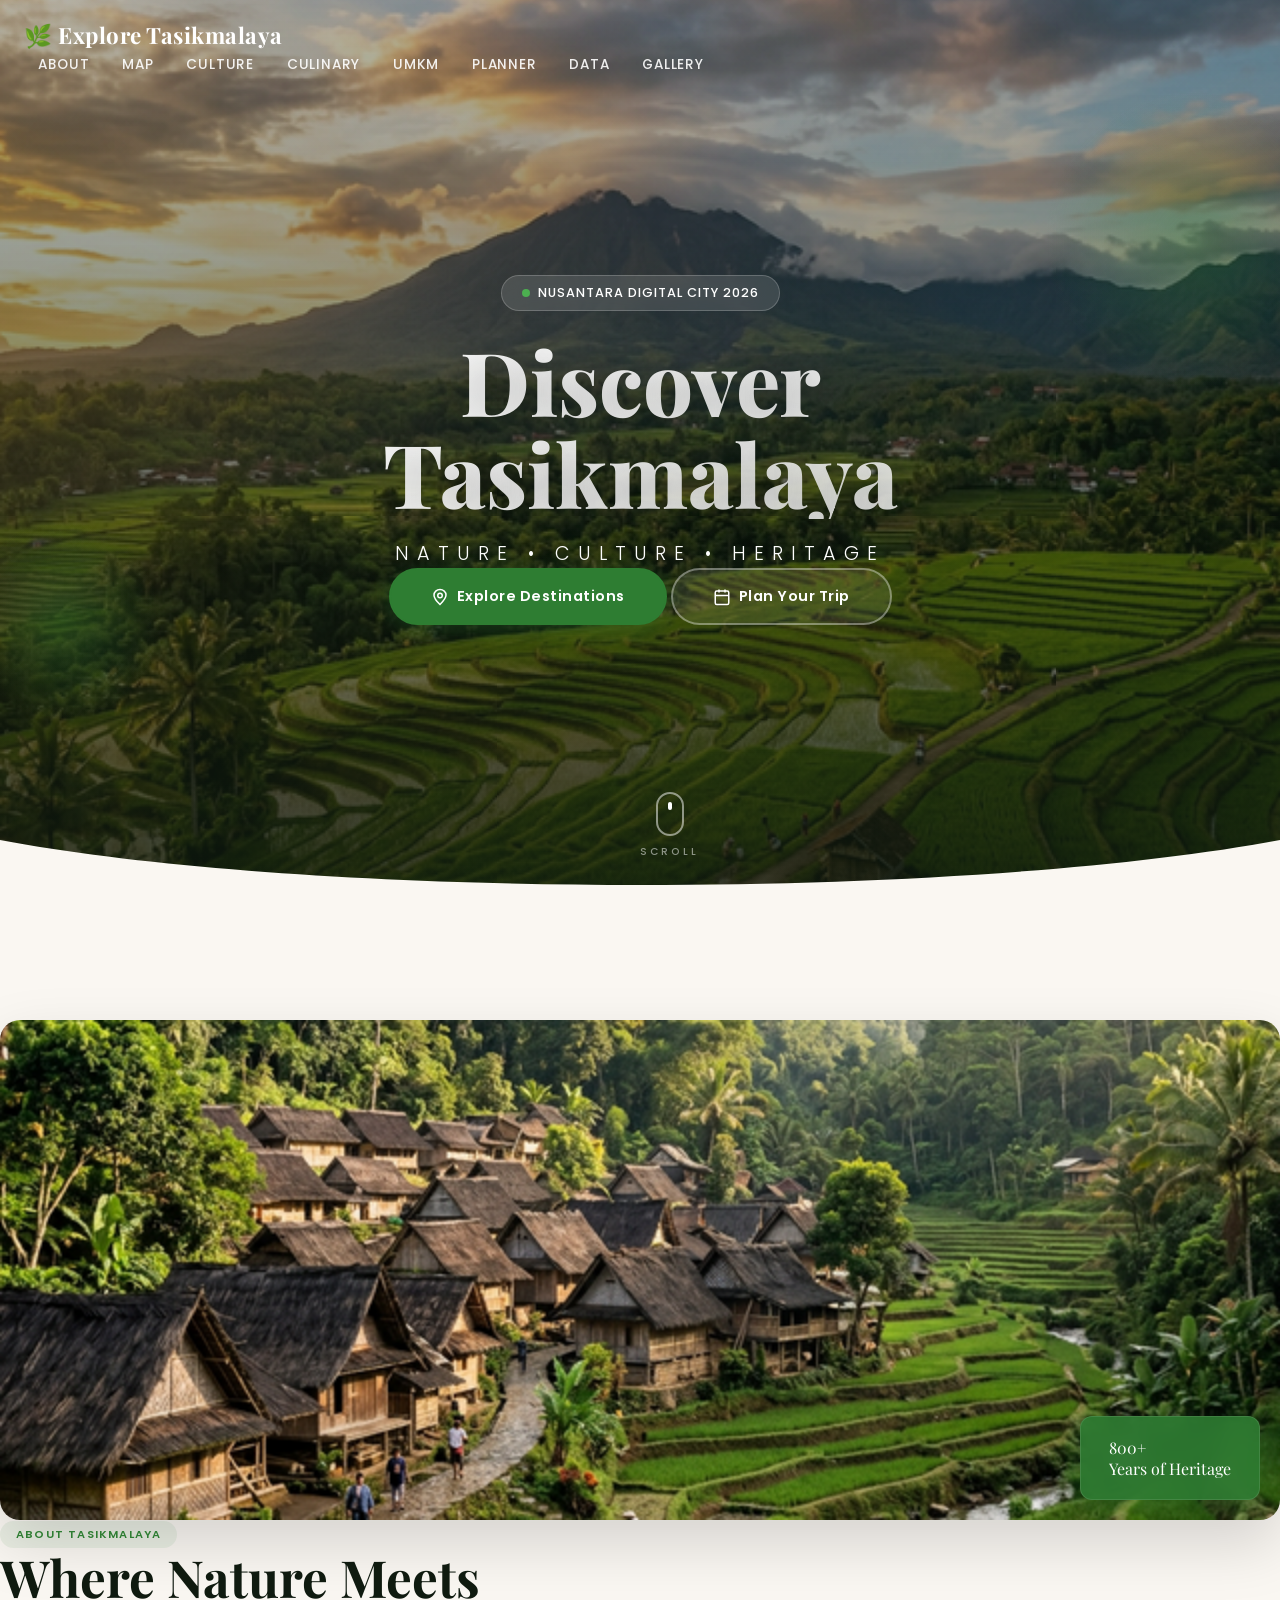
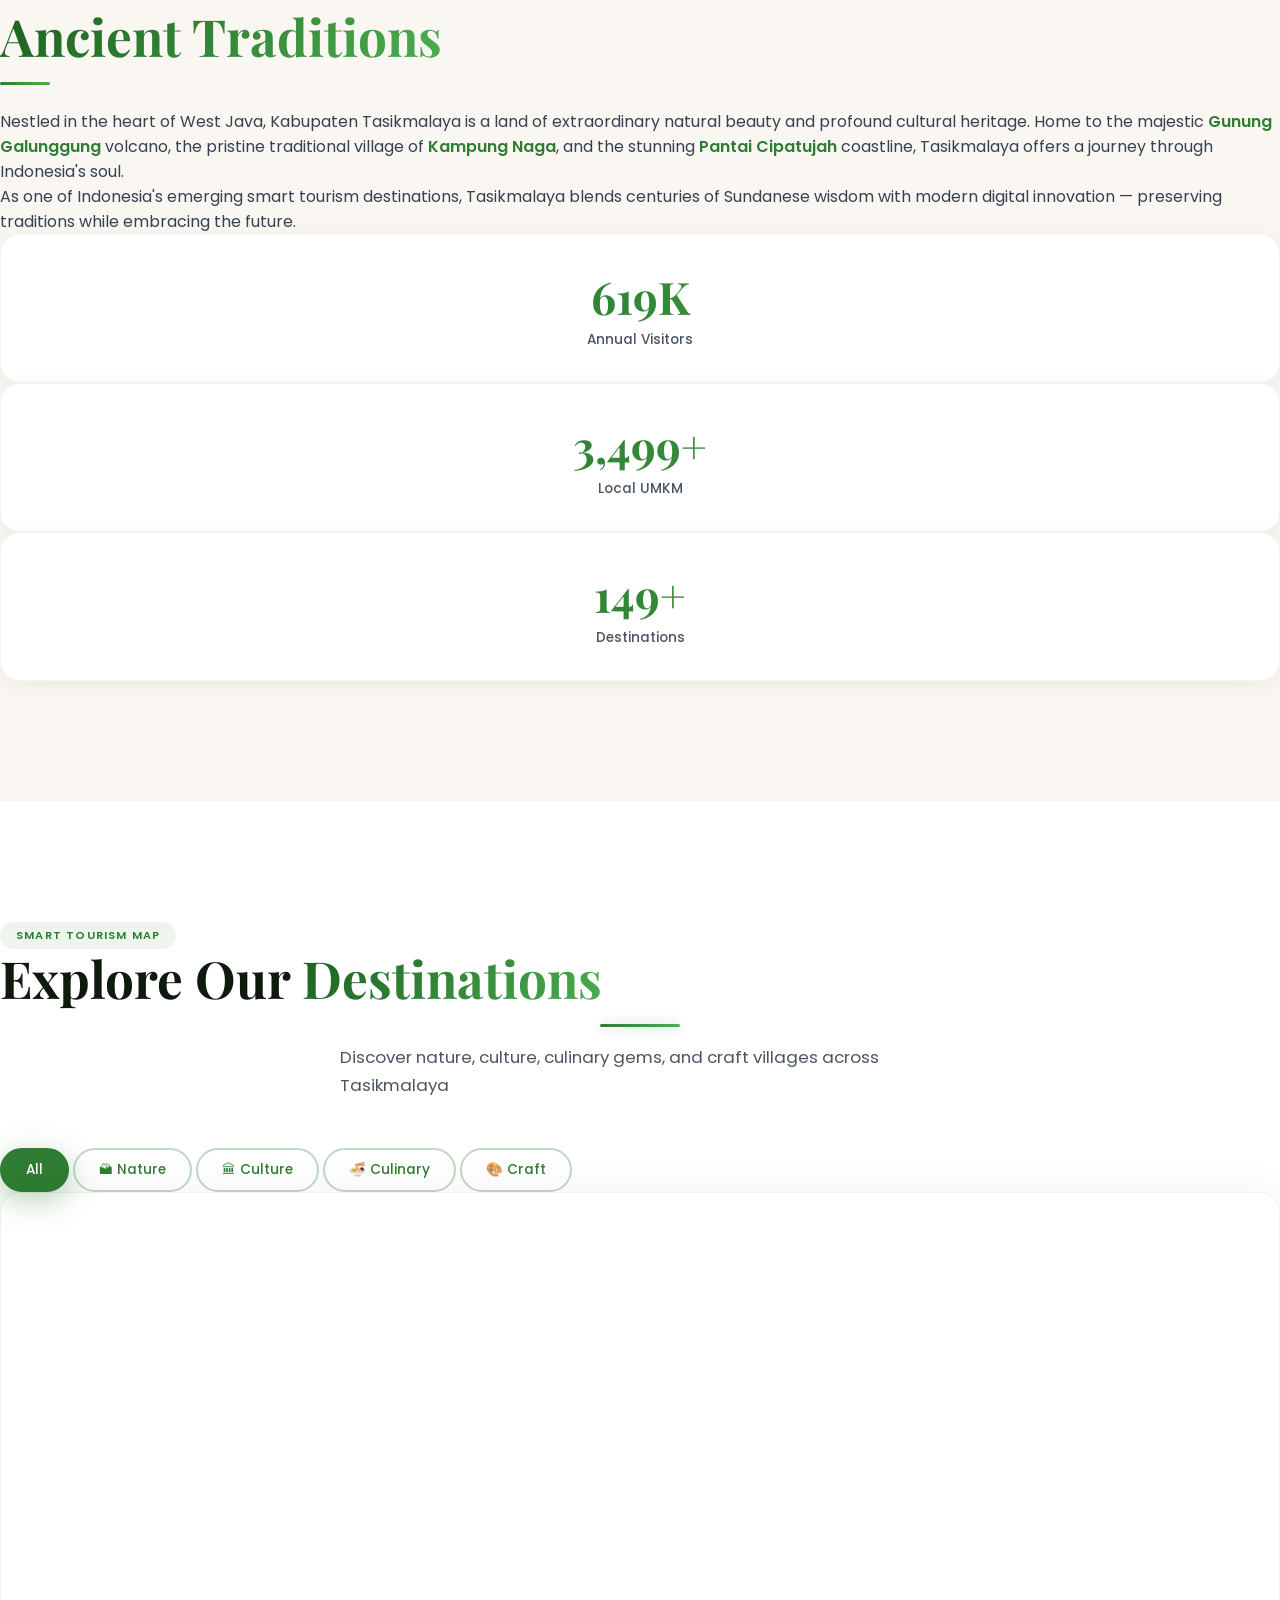
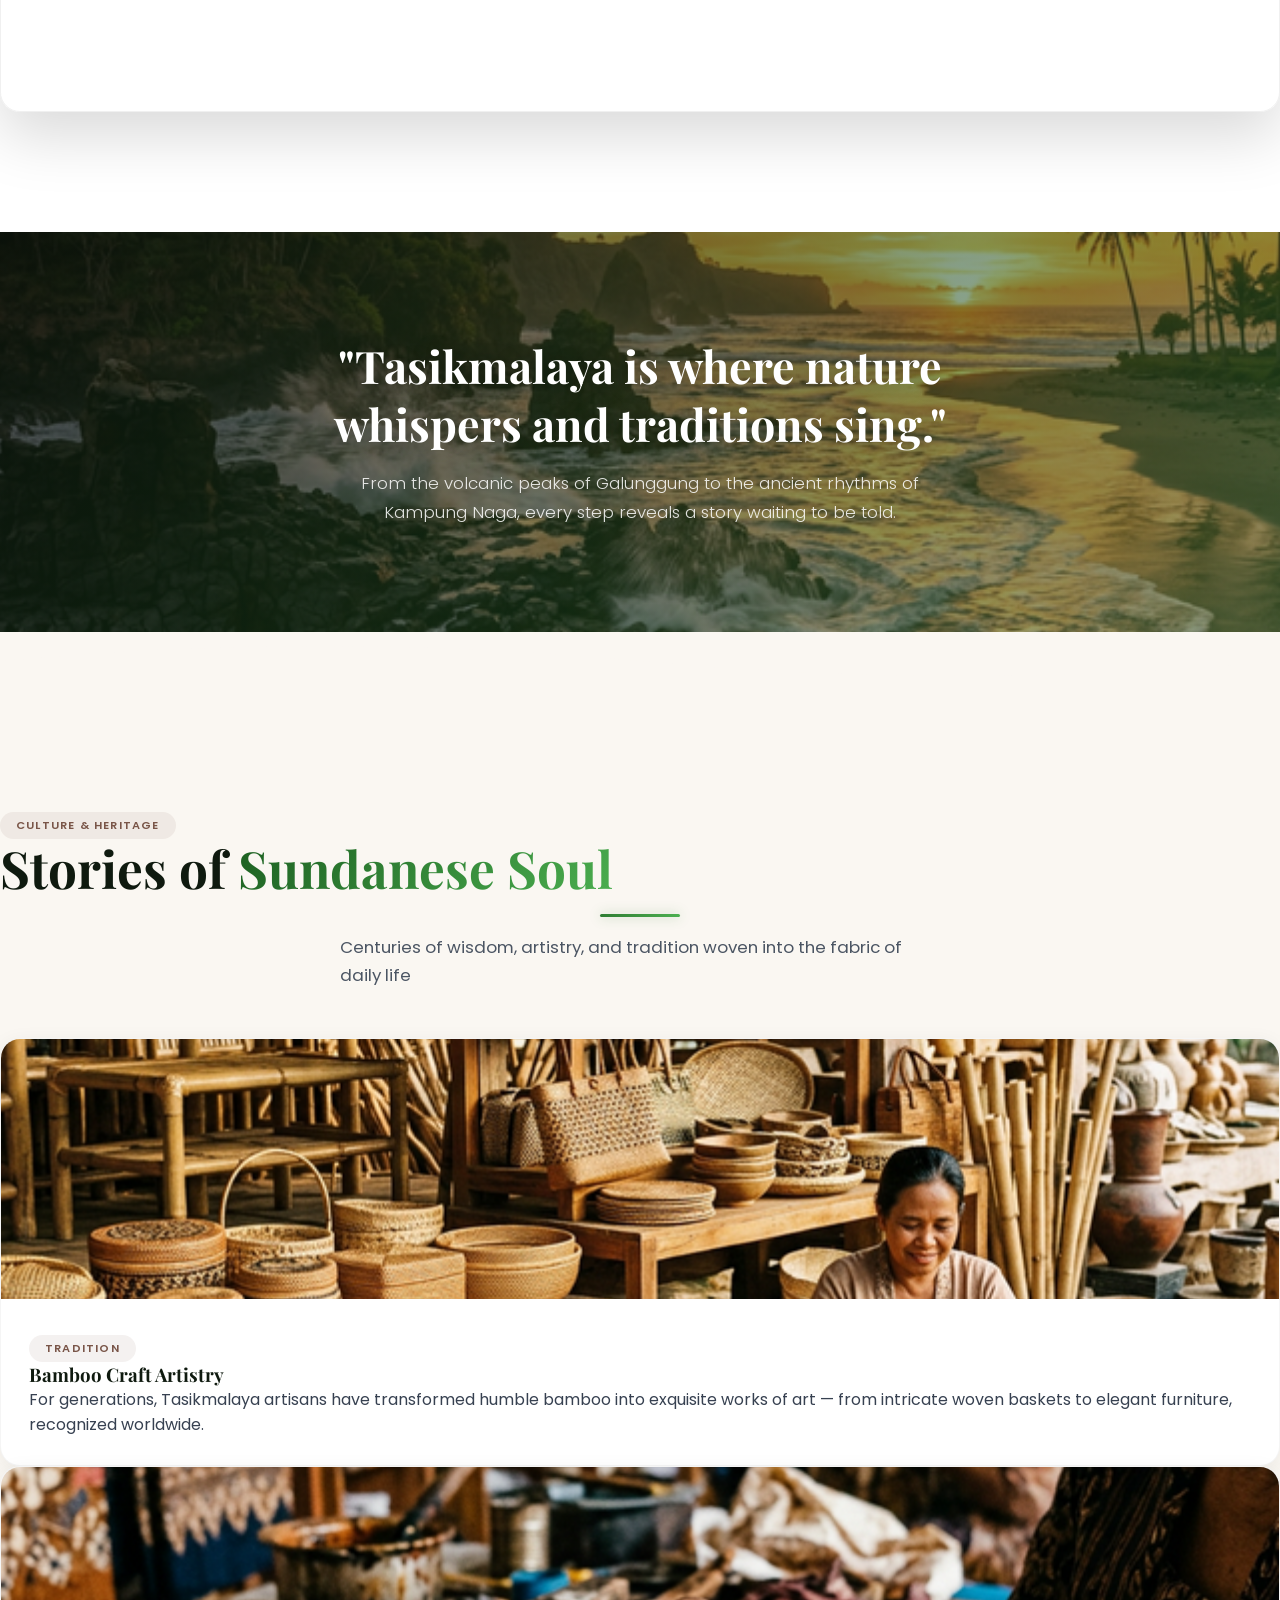
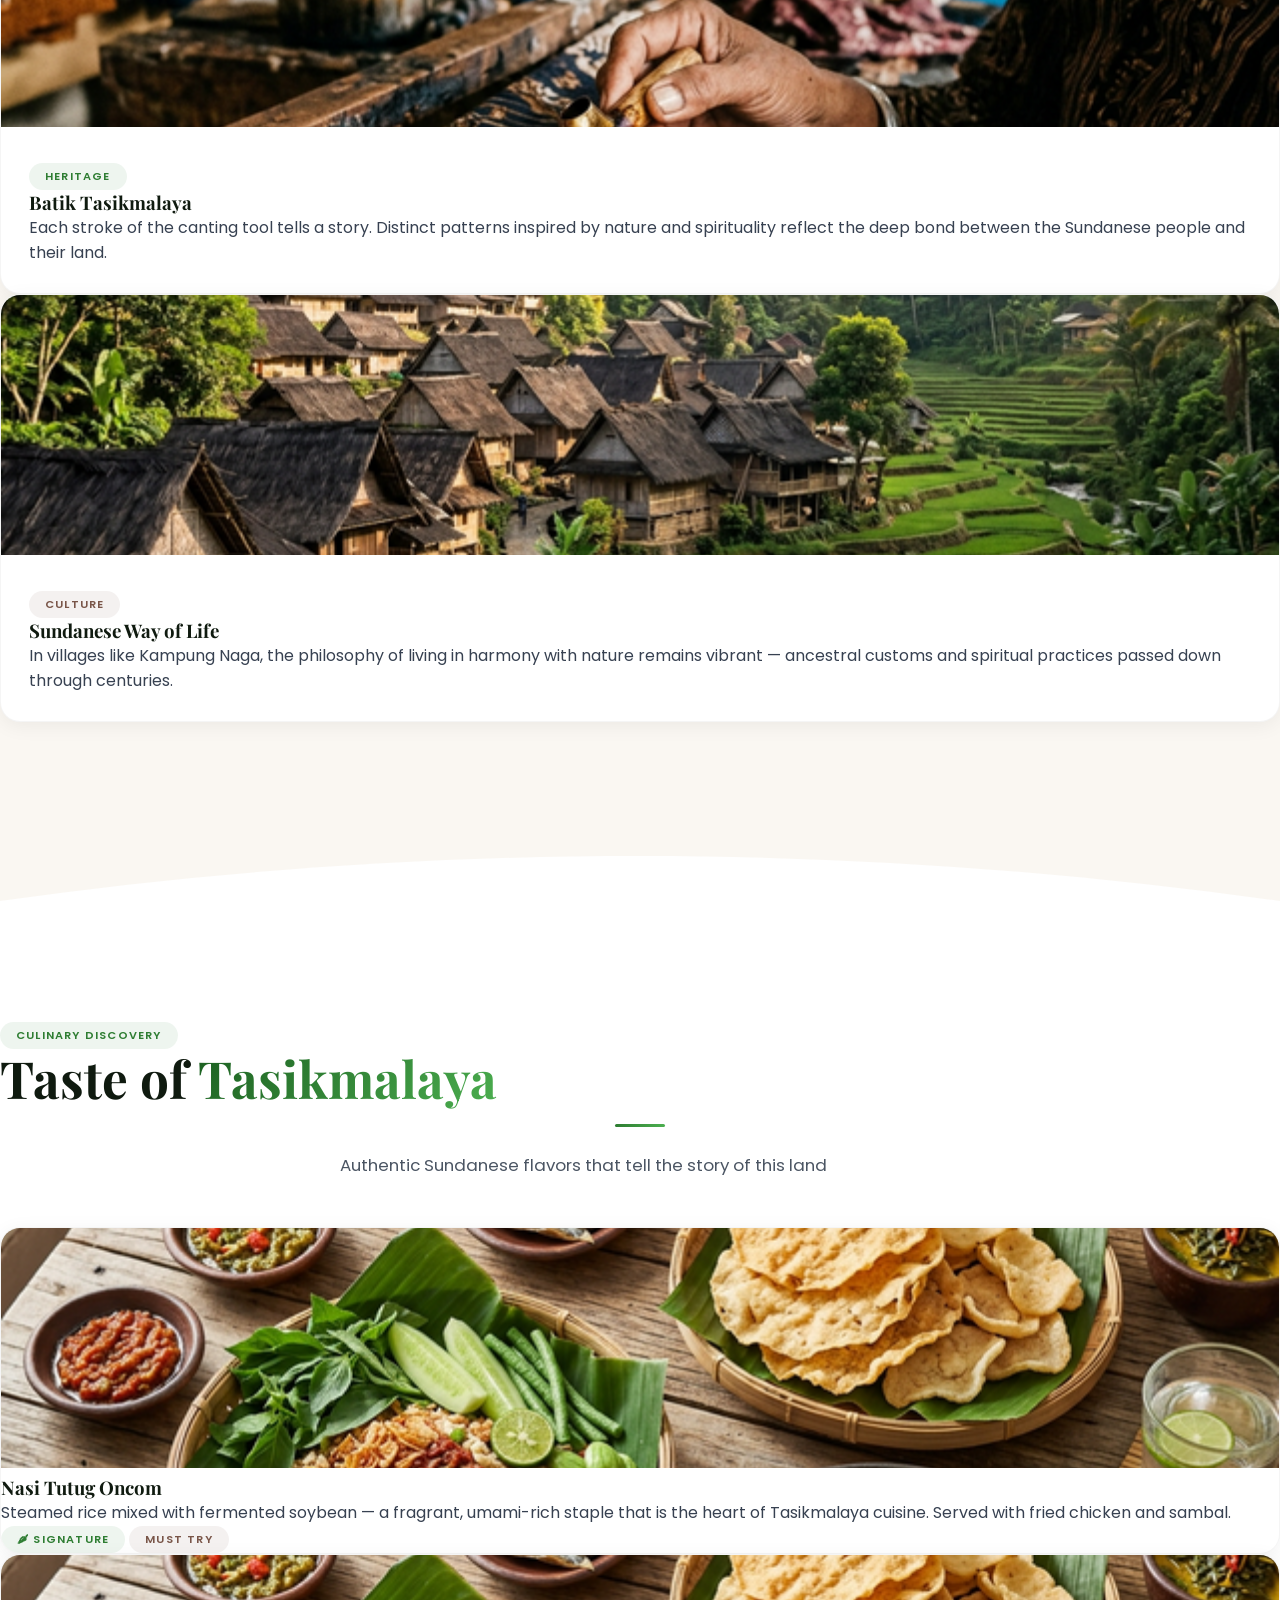
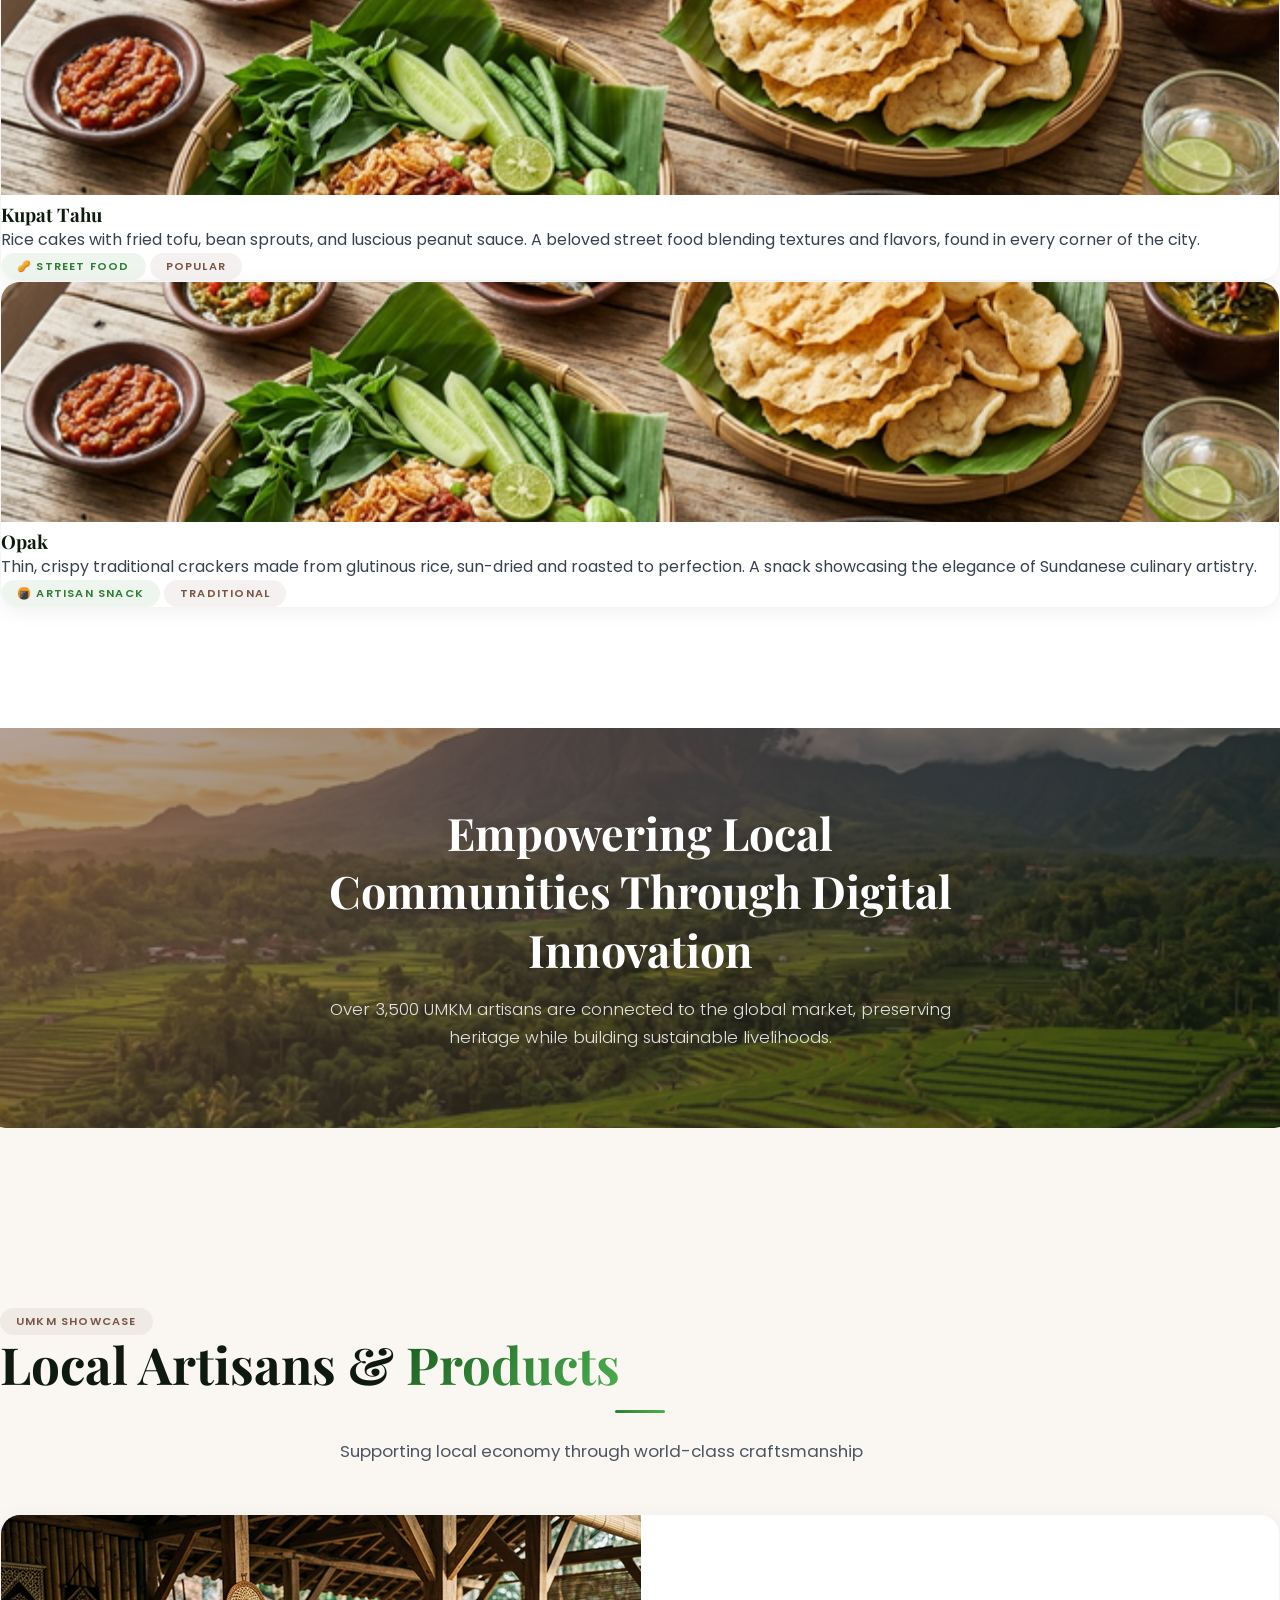
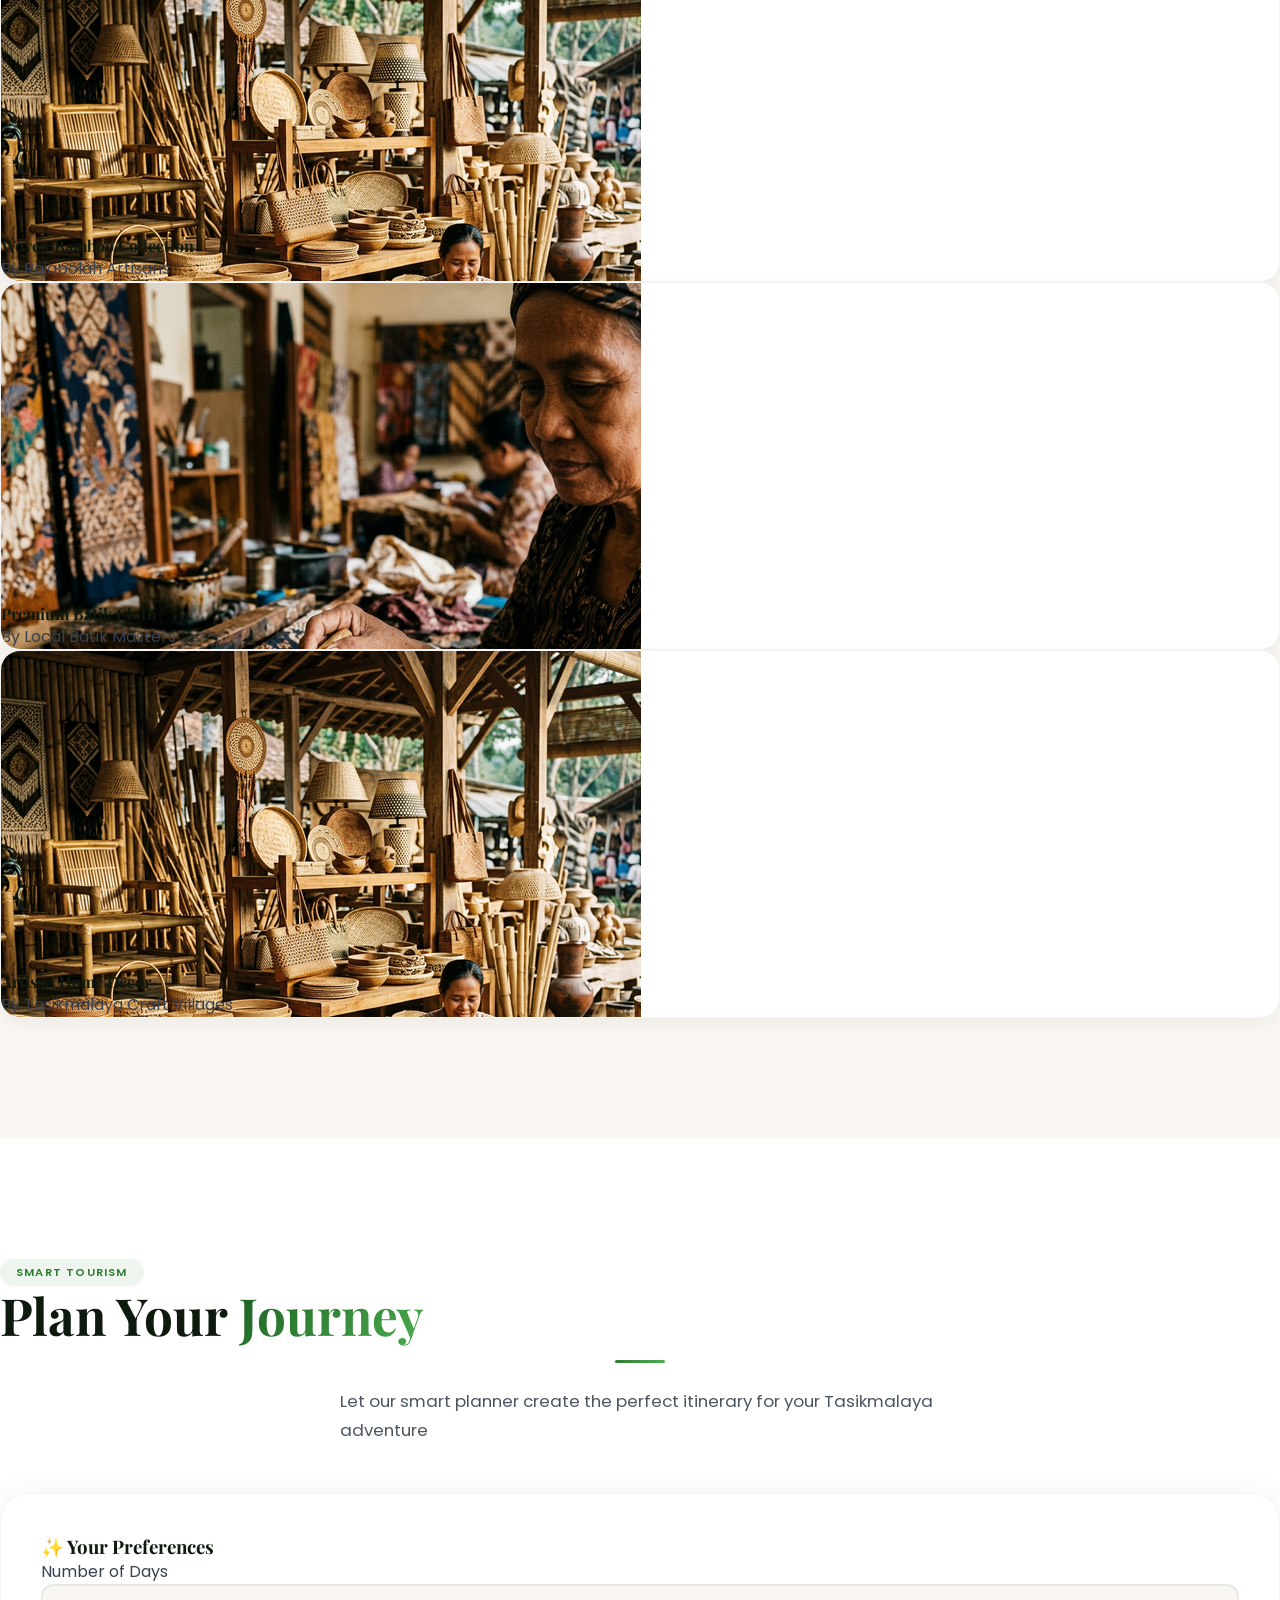
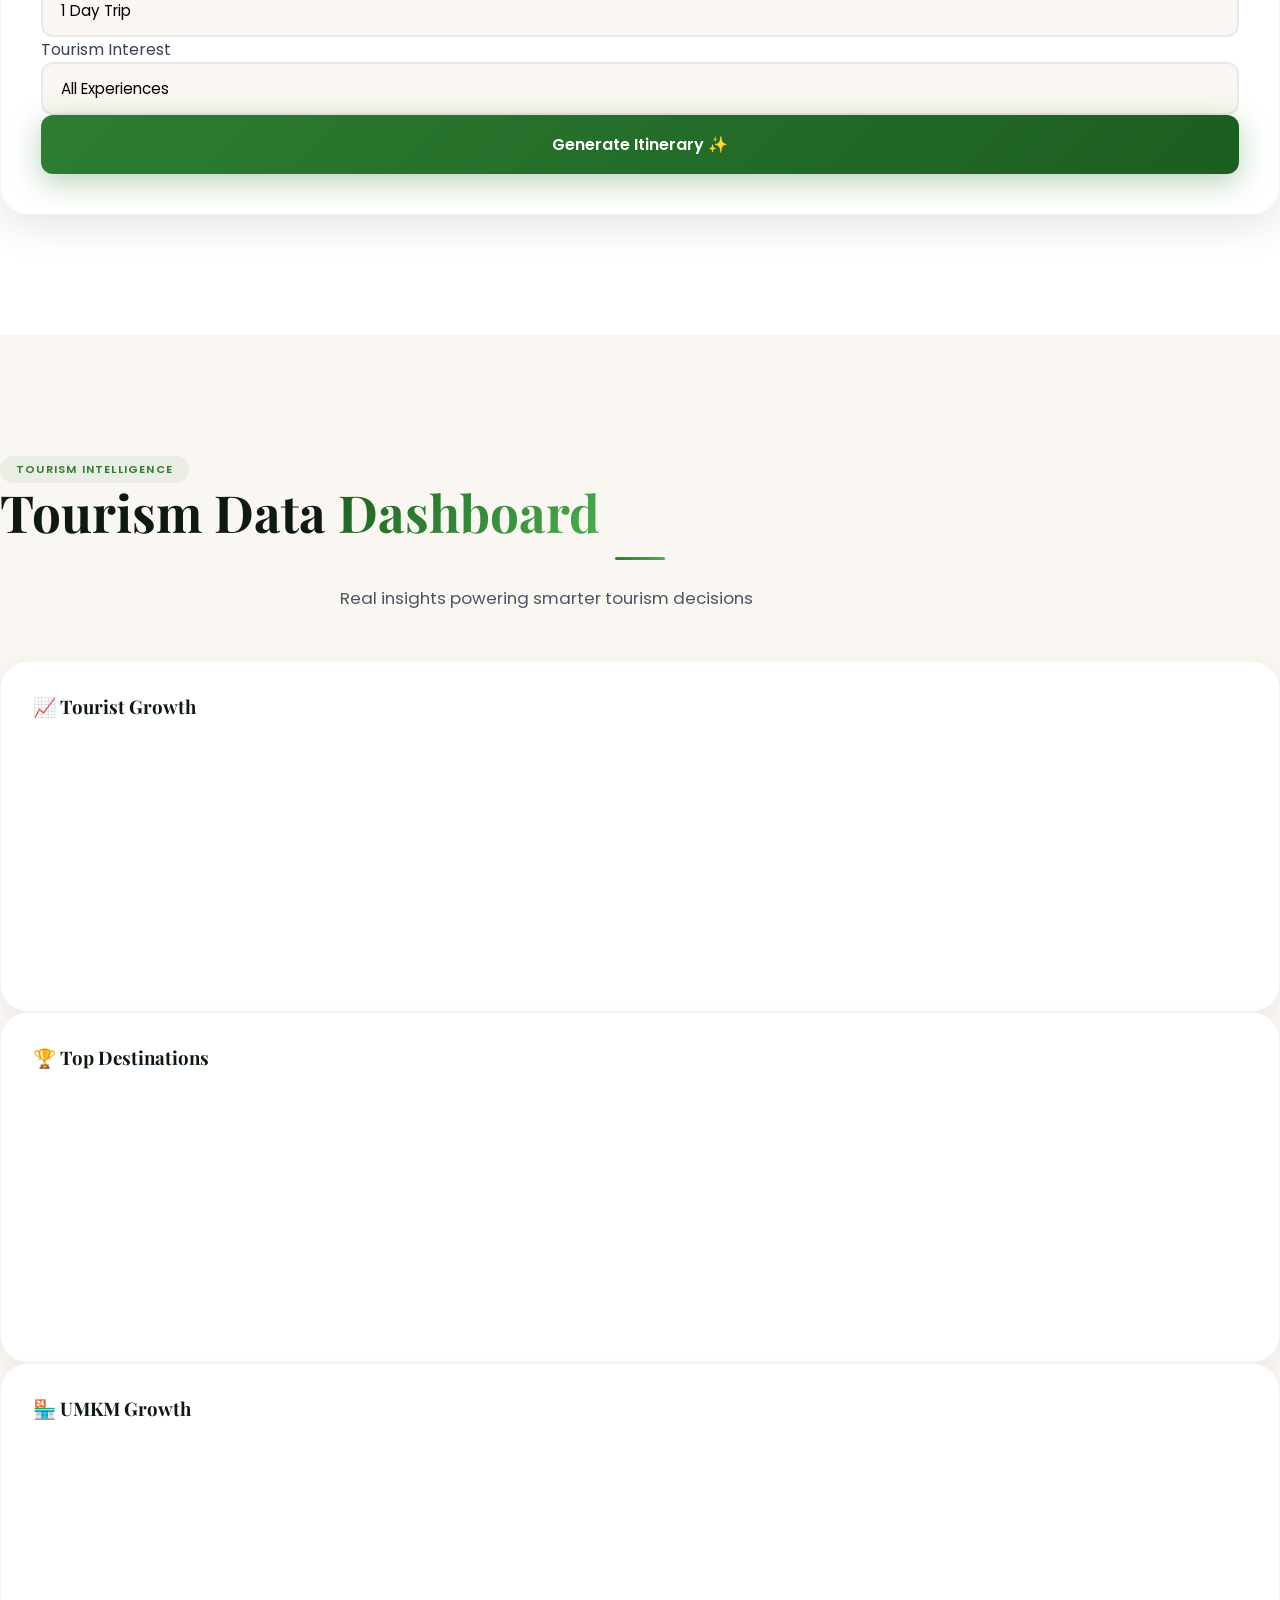
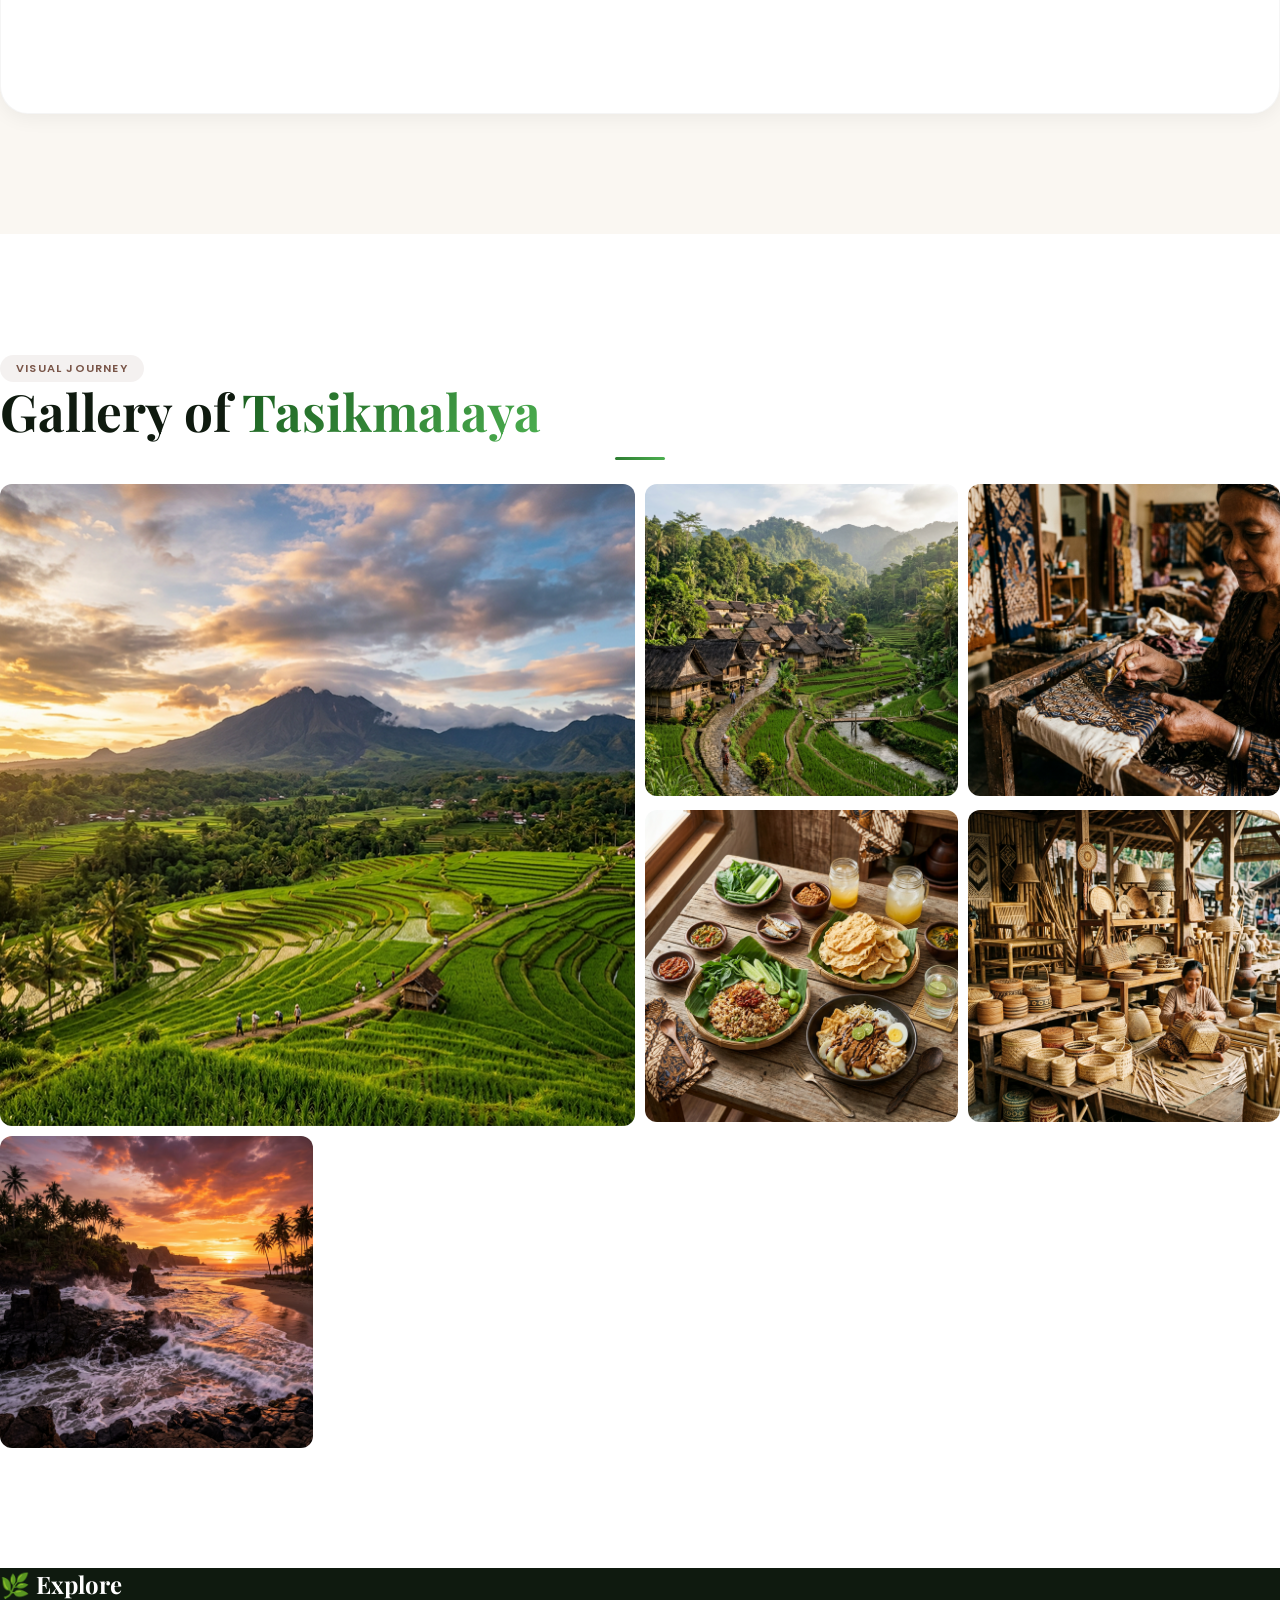
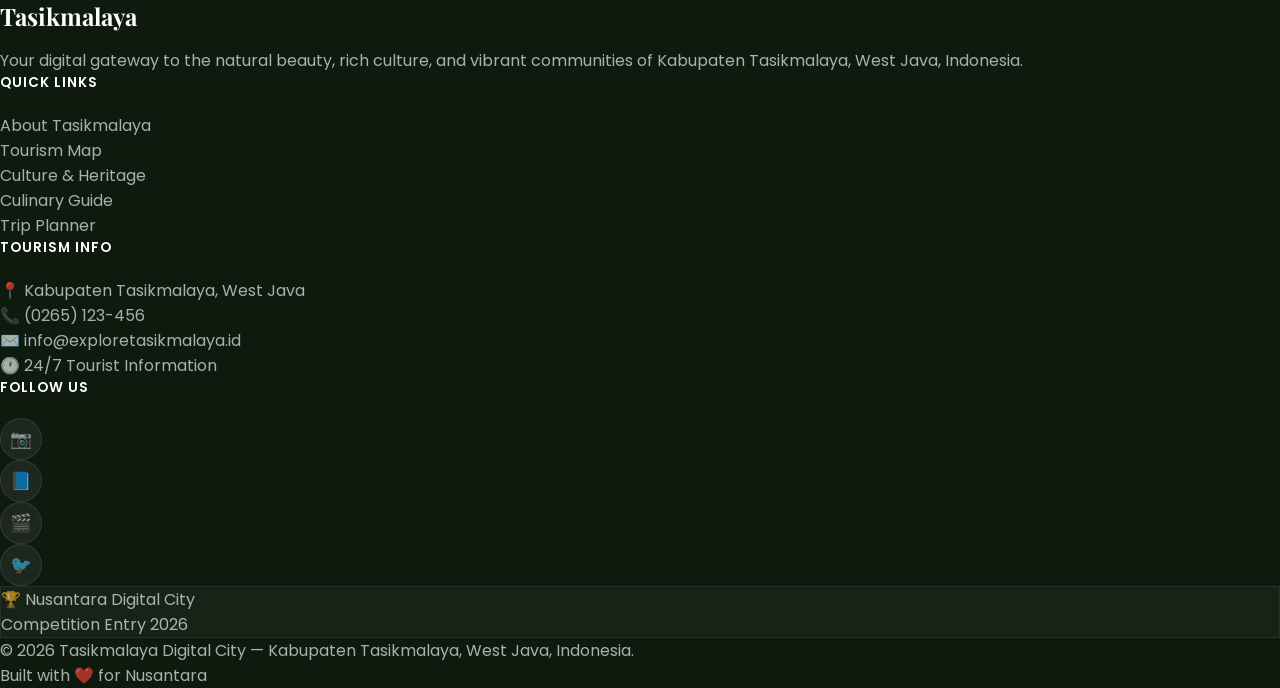
==== commit 5f16acfb: "v3: Immersive enhancements — parallax interludes, SVG wave dividers, 3D card hover, cinematic animat" ====
--- a/index.html
+++ b/index.html
@@ -99,6 +99,11 @@
   </div>
 </section>
 
+<!-- Wave: Hero → About -->
+<div class="wave-divider wave-divider-cream" style="background:transparent;margin-top:-60px;position:relative;z-index:3">
+  <svg viewBox="0 0 1440 60" preserveAspectRatio="none"><path d="M0,0 C360,60 1080,60 1440,0 L1440,60 L0,60 Z"/></svg>
+</div>
+
 <!-- ========== 2. ABOUT ========== -->
 <section id="about" class="section-padding bg-cream">
   <div class="max-w-7xl mx-auto px-6 lg:px-12">
@@ -144,10 +149,10 @@
 <!-- ========== 3. INTERACTIVE MAP ========== -->
 <section id="map" class="section-padding bg-white">
   <div class="max-w-7xl mx-auto px-6 lg:px-12">
-    <div class="text-center" data-aos="fade-up">
+    <div class="text-center" data-aos="cinematic-up">
       <span class="card-tag card-tag-green">Smart Tourism Map</span>
       <h2 class="section-title mt-4">Explore Our <span class="gradient-text">Destinations</span></h2>
-      <div class="section-divider"></div>
+      <div class="glow-line"></div>
       <p class="section-subtitle">Discover nature, culture, culinary gems, and craft villages across Tasikmalaya</p>
     </div>
     <div class="flex flex-wrap gap-3 justify-center mb-8" data-aos="fade-up" data-aos-delay="100">
@@ -161,17 +166,32 @@
   </div>
 </section>
 
+<!-- ========== PARALLAX INTERLUDE 1 ========== -->
+<aside class="parallax-interlude" data-aos="fade">
+  <div class="parallax-interlude-bg" style="background-image:url('images/beach.png')"></div>
+  <div class="parallax-interlude-overlay"></div>
+  <div class="parallax-interlude-content">
+    <h2>"Tasikmalaya is where nature whispers and traditions sing."</h2>
+    <p>From the volcanic peaks of Galunggung to the ancient rhythms of Kampung Naga, every step reveals a story waiting to be told.</p>
+  </div>
+</aside>
+
+<!-- Wave: Interlude → Culture -->
+<div class="wave-divider wave-divider-cream">
+  <svg viewBox="0 0 1440 60" preserveAspectRatio="none"><path d="M0,30 Q360,0 720,30 T1440,30 L1440,60 L0,60 Z"/></svg>
+</div>
+
 <!-- ========== 4. CULTURE & HERITAGE ========== -->
 <section id="culture" class="section-padding bg-cream">
   <div class="max-w-7xl mx-auto px-6 lg:px-12">
     <div class="text-center" data-aos="fade-up">
       <span class="card-tag card-tag-brown">Culture & Heritage</span>
       <h2 class="section-title mt-4">Stories of <span class="gradient-text">Sundanese Soul</span></h2>
-      <div class="section-divider"></div>
+      <div class="glow-line"></div>
       <p class="section-subtitle">Centuries of wisdom, artistry, and tradition woven into the fabric of daily life</p>
     </div>
     <div class="grid md:grid-cols-3 gap-8 mt-4">
-      <article class="card" data-aos="fade-up" data-aos-delay="100">
+      <article class="card" data-aos="cinematic-up" data-aos-delay="100">
         <div class="overflow-hidden"><img src="images/bamboo-craft.png" alt="Traditional bamboo craft artistry from Tasikmalaya" class="card-img" loading="lazy"></div>
         <div class="card-body">
           <span class="card-tag card-tag-brown mb-3">Tradition</span>
@@ -179,7 +199,7 @@
           <p class="text-gray-600 text-sm leading-relaxed">For generations, Tasikmalaya artisans have transformed humble bamboo into exquisite works of art — from intricate woven baskets to elegant furniture, recognized worldwide.</p>
         </div>
       </article>
-      <article class="card" data-aos="fade-up" data-aos-delay="200">
+      <article class="card" data-aos="cinematic-up" data-aos-delay="200">
         <div class="overflow-hidden"><img src="images/batik.png" alt="Batik Tasikmalaya artisan creating patterns" class="card-img" loading="lazy"></div>
         <div class="card-body">
           <span class="card-tag card-tag-green mb-3">Heritage</span>
@@ -187,7 +207,7 @@
           <p class="text-gray-600 text-sm leading-relaxed">Each stroke of the canting tool tells a story. Distinct patterns inspired by nature and spirituality reflect the deep bond between the Sundanese people and their land.</p>
         </div>
       </article>
-      <article class="card" data-aos="fade-up" data-aos-delay="300">
+      <article class="card" data-aos="cinematic-up" data-aos-delay="300">
         <div class="overflow-hidden"><img src="images/kampung-naga.png" alt="Traditional Sundanese village way of life" class="card-img" loading="lazy"></div>
         <div class="card-body">
           <span class="card-tag card-tag-brown mb-3">Culture</span>
@@ -199,10 +219,15 @@
   </div>
 </section>
 
+<!-- Wave: Culture → Culinary -->
+<div class="wave-divider wave-divider-white" style="background:var(--cream)">
+  <svg viewBox="0 0 1440 60" preserveAspectRatio="none"><path d="M0,60 C480,0 960,0 1440,60 L1440,60 L0,60 Z"/></svg>
+</div>
+
 <!-- ========== 5. CULINARY ========== -->
 <section id="culinary" class="section-padding bg-white">
   <div class="max-w-7xl mx-auto px-6 lg:px-12">
-    <div class="text-center" data-aos="fade-up">
+    <div class="text-center" data-aos="cinematic-up">
       <span class="card-tag card-tag-green">Culinary Discovery</span>
       <h2 class="section-title mt-4">Taste of <span class="gradient-text">Tasikmalaya</span></h2>
       <div class="section-divider"></div>
@@ -246,10 +271,25 @@
   </div>
 </section>
 
+<!-- ========== PARALLAX INTERLUDE 2 ========== -->
+<aside class="parallax-interlude" data-aos="fade">
+  <div class="parallax-interlude-bg" style="background-image:url('images/hero.png')"></div>
+  <div class="parallax-interlude-overlay" style="background:linear-gradient(135deg, rgba(121,85,72,0.55), rgba(15,26,15,0.65))"></div>
+  <div class="parallax-interlude-content">
+    <h2>Empowering Local Communities Through Digital Innovation</h2>
+    <p>Over 3,500 UMKM artisans are connected to the global market, preserving heritage while building sustainable livelihoods.</p>
+  </div>
+</aside>
+
+<!-- Wave: Interlude → UMKM -->
+<div class="wave-divider wave-divider-cream">
+  <svg viewBox="0 0 1440 60" preserveAspectRatio="none"><path d="M0,0 C360,60 1080,60 1440,0 L1440,60 L0,60 Z"/></svg>
+</div>
+
 <!-- ========== 6. UMKM ========== -->
 <section id="umkm" class="section-padding bg-cream">
   <div class="max-w-7xl mx-auto px-6 lg:px-12">
-    <div class="text-center" data-aos="fade-up">
+    <div class="text-center" data-aos="cinematic-up">
       <span class="card-tag card-tag-brown">UMKM Showcase</span>
       <h2 class="section-title mt-4">Local Artisans & <span class="gradient-text">Products</span></h2>
       <div class="section-divider"></div>
--- a/css/style.css
+++ b/css/style.css
@@ -522,3 +522,138 @@
   background: linear-gradient(135deg, var(--primary-dark), var(--primary-light));
   -webkit-background-clip: text; -webkit-text-fill-color: transparent; background-clip: text;
 }
+
+/* ==================== PARALLAX INTERLUDE ==================== */
+.parallax-interlude {
+  position: relative; height: 400px; overflow: hidden;
+  display: flex; align-items: center; justify-content: center;
+  text-align: center; color: #fff;
+}
+.parallax-interlude-bg {
+  position: absolute; inset: -50px; z-index: 0;
+  background-size: cover; background-position: center;
+  background-attachment: fixed;
+}
+.parallax-interlude-overlay {
+  position: absolute; inset: 0; z-index: 1;
+  background: linear-gradient(135deg, rgba(15,26,15,0.65) 0%, rgba(46,125,50,0.45) 100%);
+}
+.parallax-interlude-content {
+  position: relative; z-index: 2; max-width: 700px; padding: 0 2rem;
+}
+.parallax-interlude-content h2 {
+  font-size: clamp(1.8rem, 4vw, 2.8rem); font-weight: 700; color: #fff;
+  text-shadow: 0 2px 20px rgba(0,0,0,0.3); line-height: 1.3; margin-bottom: 1rem;
+}
+.parallax-interlude-content p {
+  font-size: 1.05rem; opacity: 0.85; line-height: 1.7; font-weight: 300;
+}
+@media (max-width: 768px) {
+  .parallax-interlude { height: 300px; }
+  .parallax-interlude-bg { background-attachment: scroll; }
+}
+
+/* ==================== WAVE SECTION DIVIDERS ==================== */
+.wave-divider {
+  position: relative; width: 100%; overflow: hidden;
+  line-height: 0; margin-top: -1px;
+}
+.wave-divider svg {
+  display: block; width: 100%; height: 60px;
+}
+.wave-divider-cream svg { fill: var(--cream); }
+.wave-divider-white svg { fill: var(--white); }
+.wave-divider-dark svg { fill: var(--dark); }
+@media (max-width: 768px) {
+  .wave-divider svg { height: 35px; }
+}
+
+/* ==================== ENHANCED CARD HOVER (3D Tilt + Glow) ==================== */
+.card {
+  perspective: 800px;
+  transform-style: preserve-3d;
+}
+.card:hover {
+  transform: translateY(-10px) rotateX(2deg) rotateY(-1deg);
+  box-shadow: 0 25px 60px rgba(0,0,0,0.14), 0 0 0 1px rgba(46,125,50,0.08);
+}
+.card::after {
+  content: ''; position: absolute; inset: 0; border-radius: var(--radius-md);
+  box-shadow: inset 0 0 0 1px rgba(46,125,50,0);
+  transition: box-shadow 0.4s;
+  pointer-events: none;
+}
+.card:hover::after {
+  box-shadow: inset 0 0 0 2px rgba(46,125,50,0.15);
+}
+
+.food-card {
+  perspective: 800px;
+}
+.food-card:hover {
+  transform: translateY(-10px) rotate(-0.5deg) scale(1.01);
+  box-shadow: 0 25px 60px rgba(0,0,0,0.14);
+}
+
+.product-card:hover {
+  transform: translateY(-10px) scale(1.02);
+  box-shadow: 0 25px 60px rgba(0,0,0,0.15);
+}
+
+.stat-card {
+  perspective: 600px;
+}
+.stat-card:hover {
+  transform: translateY(-8px) rotateX(3deg);
+  box-shadow: 0 20px 50px rgba(46,125,50,0.12);
+  border-color: rgba(46,125,50,0.2);
+}
+
+.chart-card:hover {
+  transform: translateY(-6px);
+  box-shadow: 0 20px 50px rgba(0,0,0,0.1);
+  border-color: rgba(46,125,50,0.1);
+}
+
+/* ==================== CINEMATIC SECTION REVEAL ==================== */
+[data-aos="cinematic-up"] {
+  opacity: 0;
+  transform: translateY(60px) scale(0.97);
+  transition-property: opacity, transform;
+}
+[data-aos="cinematic-up"].aos-animate {
+  opacity: 1;
+  transform: translateY(0) scale(1);
+}
+
+[data-aos="cinematic-left"] {
+  opacity: 0;
+  transform: translateX(-60px) scale(0.97);
+  transition-property: opacity, transform;
+}
+[data-aos="cinematic-left"].aos-animate {
+  opacity: 1;
+  transform: translateX(0) scale(1);
+}
+
+[data-aos="cinematic-right"] {
+  opacity: 0;
+  transform: translateX(60px) scale(0.97);
+  transition-property: opacity, transform;
+}
+[data-aos="cinematic-right"].aos-animate {
+  opacity: 1;
+  transform: translateX(0) scale(1);
+}
+
+/* ==================== GLOW ACCENT LINE ==================== */
+.glow-line {
+  width: 80px; height: 3px; border-radius: 3px; margin: 1rem auto;
+  background: linear-gradient(90deg, var(--primary), var(--primary-light));
+  box-shadow: 0 0 12px var(--primary-glow);
+  animation: glowPulse 3s ease-in-out infinite;
+}
+@keyframes glowPulse {
+  0%, 100% { box-shadow: 0 0 12px var(--primary-glow); }
+  50% { box-shadow: 0 0 25px var(--primary-glow), 0 0 50px rgba(46,125,50,0.15); }
+}
